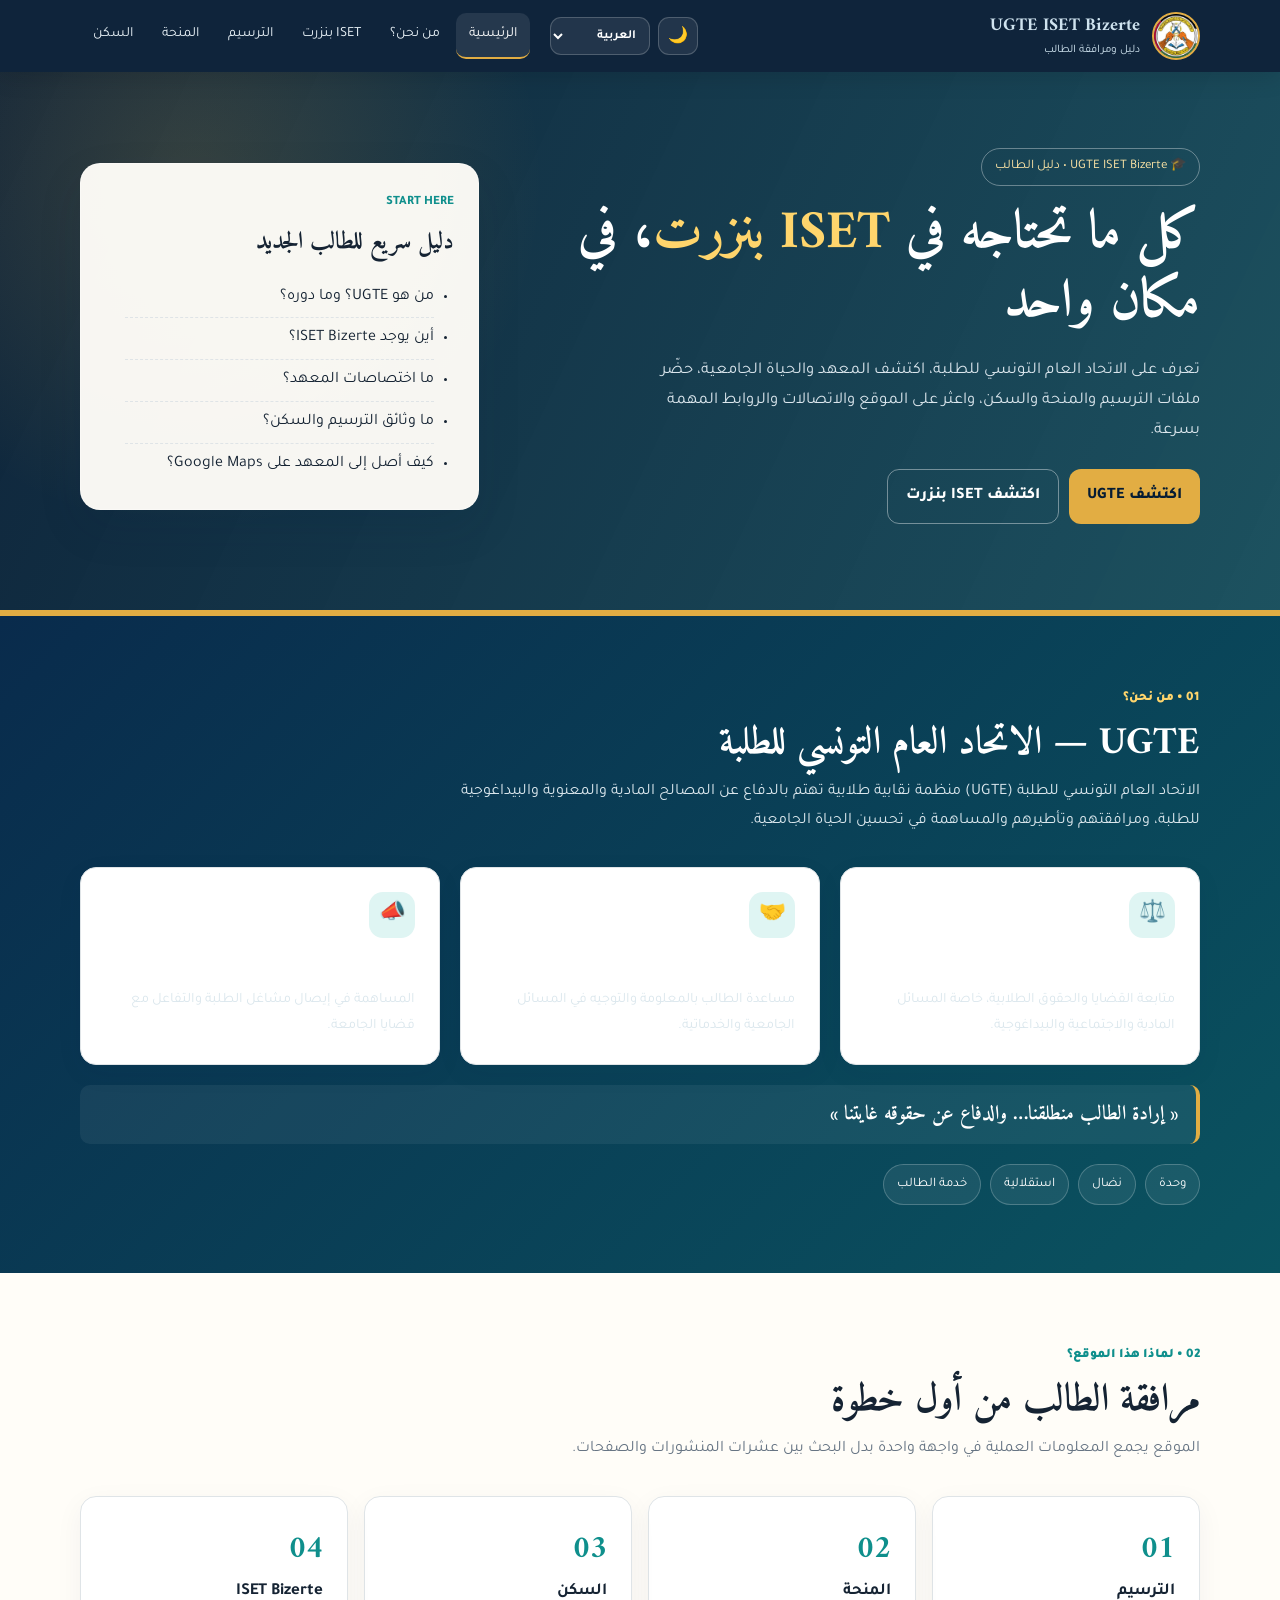
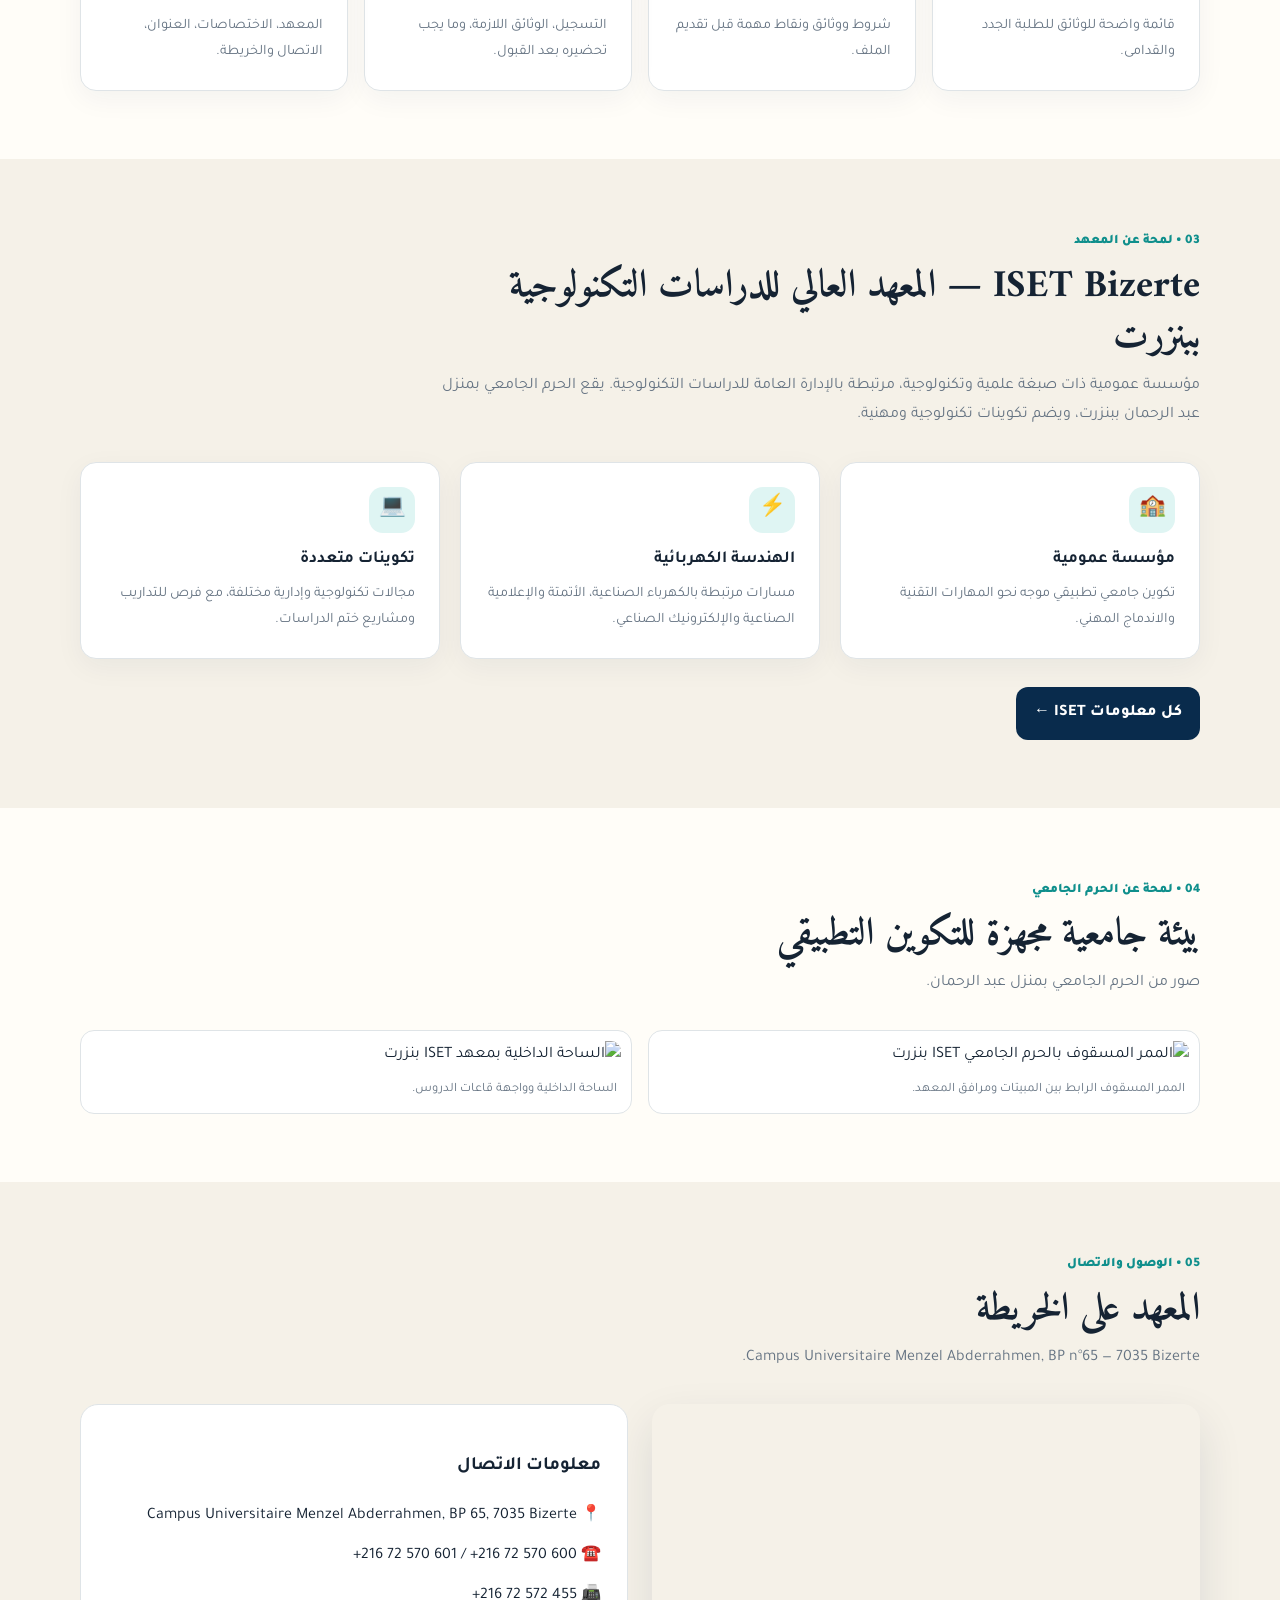
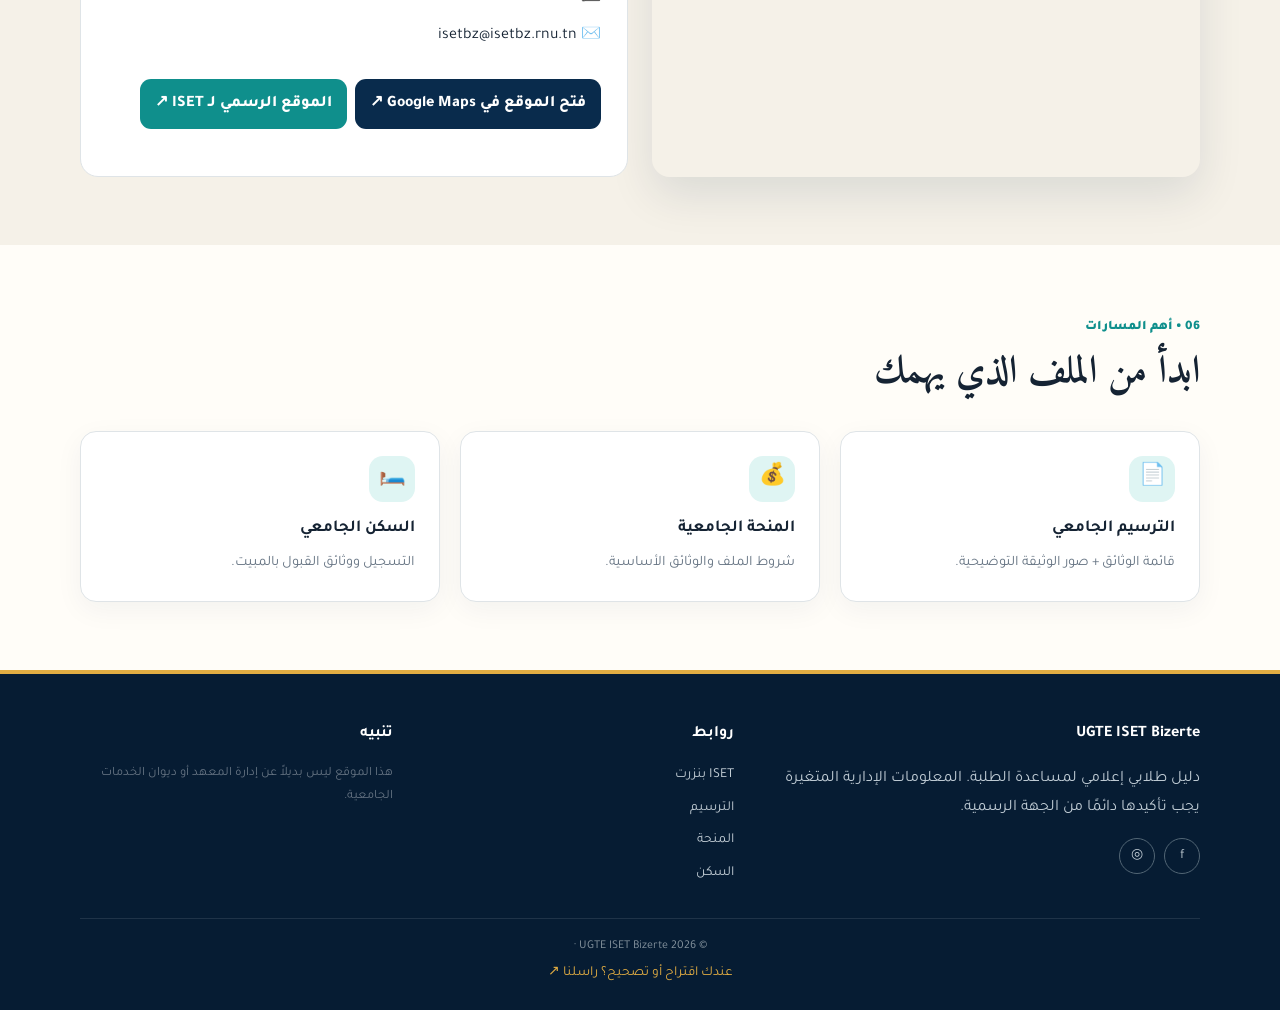
==== index.html @ 6f770600 "Add files via upload" ====
<!doctype html><html lang="ar" dir="rtl"><head><meta charset="utf-8"><meta name="viewport" content="width=device-width,initial-scale=1"><title>UGTE ISET Bizerte | دليل الطالب</title><meta name="description" content="دليل طلابي شامل حول UGTE ISET Bizerte وISET بنزرت والترسيم والمنحة والسكن الجامعي."><meta name="theme-color" content="#092b4c"><meta property="og:type" content="website"><meta property="og:site_name" content="UGTE ISET Bizerte"><meta property="og:locale" content="ar_TN"><meta property="og:title" content="UGTE ISET Bizerte | دليل الطالب"><meta property="og:description" content="دليل طلابي شامل حول UGTE ISET Bizerte وISET بنزرت والترسيم والمنحة والسكن الجامعي."><meta property="og:image" content="https://rayenjridi.github.io/assets/img/ugte-emblem.png"><meta property="og:url" content="https://rayenjridi.github.io/"><meta name="twitter:card" content="summary"><meta name="twitter:title" content="UGTE ISET Bizerte | دليل الطالب"><meta name="twitter:description" content="دليل طلابي شامل حول UGTE ISET Bizerte وISET بنزرت والترسيم والمنحة والسكن الجامعي."><meta name="twitter:image" content="https://rayenjridi.github.io/assets/img/ugte-emblem.png"><link rel="icon" href="assets/img/ugte-emblem.png"><link rel="stylesheet" href="assets/css/style.css"></head><body data-page="home">
<header class="site-header"><div class="wrap"><a class="brand" href="index.html"><img src="assets/img/ugte-emblem.png" alt="شعار UGTE"><span><strong>UGTE ISET Bizerte</strong><span>دليل ومرافقة الطالب</span></span></a><div class="site-tools"><button class="theme-toggle" type="button" aria-label="تبديل المظهر" title="الوضع الفاتح/الداكن">☀️</button><select class="lang-select" aria-label="اللغة"><option value="ar">العربية</option><option value="fr">Français</option><option value="en">English</option></select></div><button class="nav-toggle" aria-label="القائمة">☰</button><nav class="main-nav"><ul><li><a href="index.html" data-page="home">الرئيسية</a></li><li><a href="#ugte">من نحن؟</a></li><li><a href="iset.html" data-page="iset">ISET بنزرت</a></li><li><a href="tarsim.html" data-page="tarsim">الترسيم</a></li><li><a href="mancha.html" data-page="mancha">المنحة</a></li><li><a href="sakan.html" data-page="sakan">السكن</a></li></ul></nav></div></header>
<section class="hero"><div class="wrap"><div><span class="eyebrow">🎓 UGTE ISET Bizerte • دليل الطالب</span><h1>كل ما تحتاجه في <em>ISET بنزرت</em>، في مكان واحد</h1><p class="lead">تعرف على الاتحاد العام التونسي للطلبة، اكتشف المعهد والحياة الجامعية، حضّر ملفات الترسيم والمنحة والسكن، واعثر على الموقع والاتصالات والروابط المهمة بسرعة.</p><div class="actions"><a class="btn btn-gold" href="#ugte">اكتشف UGTE</a><a class="btn btn-light" href="iset.html">اكتشف ISET بنزرت</a></div></div><div class="hero-card"><span class="mini-title">START HERE</span><h3>دليل سريع للطالب الجديد</h3><ul><li>من هو UGTE؟ وما دوره؟</li><li>أين يوجد ISET Bizerte؟</li><li>ما اختصاصات المعهد؟</li><li>ما وثائق الترسيم والسكن؟</li><li>كيف أصل إلى المعهد على Google Maps؟</li></ul></div></div></section>
<section id="ugte" class="about-ugte"><div class="wrap"><div class="section-head"><span class="kicker" style="color:#ffd56c">01 • من نحن؟</span><h2>UGTE — الاتحاد العام التونسي للطلبة</h2><p>الاتحاد العام التونسي للطلبة (UGTE) منظمة نقابية طلابية تهتم بالدفاع عن المصالح المادية والمعنوية والبيداغوجية للطلبة، ومرافقتهم وتأطيرهم والمساهمة في تحسين الحياة الجامعية.</p></div><div class="grid-3"><div class="card"><div class="icon">⚖️</div><h3>الدفاع عن الحقوق</h3><p>متابعة القضايا والحقوق الطلابية، خاصة المسائل المادية والاجتماعية والبيداغوجية.</p></div><div class="card"><div class="icon">🤝</div><h3>الإحاطة والمرافقة</h3><p>مساعدة الطالب بالمعلومة والتوجيه في المسائل الجامعية والخدماتية.</p></div><div class="card"><div class="icon">📣</div><h3>تمثيل صوت الطالب</h3><p>المساهمة في إيصال مشاغل الطلبة والتفاعل مع قضايا الجامعة.</p></div></div><div class="quote">« إرادة الطالب منطلقنا… والدفاع عن حقوقه غايتنا »</div><div class="pill-row"><span class="pill">وحدة</span><span class="pill">نضال</span><span class="pill">استقلالية</span><span class="pill">خدمة الطالب</span></div></div></section>
<section><div class="wrap"><div class="section-head"><span class="kicker">02 • لماذا هذا الموقع؟</span><h2>مرافقة الطالب من أول خطوة</h2><p>الموقع يجمع المعلومات العملية في واجهة واحدة بدل البحث بين عشرات المنشورات والصفحات.</p></div><div class="grid-4"><div class="card"><div class="number">01</div><h3>الترسيم</h3><p>قائمة واضحة للوثائق للطلبة الجدد والقدامى.</p></div><div class="card"><div class="number">02</div><h3>المنحة</h3><p>شروط ووثائق ونقاط مهمة قبل تقديم الملف.</p></div><div class="card"><div class="number">03</div><h3>السكن</h3><p>التسجيل، الوثائق اللازمة، وما يجب تحضيره بعد القبول.</p></div><div class="card"><div class="number">04</div><h3>ISET Bizerte</h3><p>المعهد، الاختصاصات، العنوان، الاتصال والخريطة.</p></div></div></div></section>
<section class="paper2"><div class="wrap"><div class="section-head"><span class="kicker">03 • لمحة عن المعهد</span><h2>ISET Bizerte — المعهد العالي للدراسات التكنولوجية ببنزرت</h2><p>مؤسسة عمومية ذات صبغة علمية وتكنولوجية، مرتبطة بالإدارة العامة للدراسات التكنولوجية. يقع الحرم الجامعي بمنزل عبد الرحمان ببنزرت، ويضم تكوينات تكنولوجية ومهنية.</p></div><div class="grid-3"><div class="card"><div class="icon">🏫</div><h3>مؤسسة عمومية</h3><p>تكوين جامعي تطبيقي موجه نحو المهارات التقنية والاندماج المهني.</p></div><div class="card"><div class="icon">⚡</div><h3>الهندسة الكهربائية</h3><p>مسارات مرتبطة بالكهرباء الصناعية، الأتمتة والإعلامية الصناعية والإلكترونيك الصناعي.</p></div><div class="card"><div class="icon">💻</div><h3>تكوينات متعددة</h3><p>مجالات تكنولوجية وإدارية مختلفة، مع فرص للتداريب ومشاريع ختم الدراسات.</p></div></div><div class="actions mt"><a class="btn btn-gold" style="background:var(--navy);color:#fff" href="iset.html">كل معلومات ISET ←</a></div></div></section>
<section><div class="wrap"><div class="section-head"><span class="kicker">04 • لمحة عن الحرم الجامعي</span><h2>بيئة جامعية مجهزة للتكوين التطبيقي</h2><p>صور من الحرم الجامعي بمنزل عبد الرحمان.</p></div><div class="doc-gallery"><figure><img src="assets/img/campus-walkway.jpg" alt="الممر المسقوف بالحرم الجامعي ISET بنزرت"><figcaption>الممر المسقوف الرابط بين المبيتات ومرافق المعهد.</figcaption></figure><figure><img src="assets/img/campus-courtyard.jpg" alt="الساحة الداخلية بمعهد ISET بنزرت"><figcaption>الساحة الداخلية وواجهة قاعات الدروس.</figcaption></figure></div></div></section>
<section class="paper2"><div class="wrap"><div class="section-head"><span class="kicker">05 • الوصول والاتصال</span><h2>المعهد على الخريطة</h2><p>Campus Universitaire Menzel Abderrahmen, BP n°65 — 7035 Bizerte.</p></div><div class="quick-map"><div class="map-box"><iframe loading="lazy" src="https://www.google.com/maps?q=ISET%20Bizerte%20Menzel%20Abderrahmen&output=embed" title="Google Maps ISET Bizerte"></iframe></div><div class="contact-card"><h3>معلومات الاتصال</h3><div class="contact-list"><div>📍 Campus Universitaire Menzel Abderrahmen, BP 65, 7035 Bizerte</div><div>☎️ <span dir="ltr">+216 72 570 601 / +216 72 570 600</span></div><div>📠 <span dir="ltr">+216 72 572 455</span></div><div>✉️ <span dir="ltr">isetbz@isetbz.rnu.tn</span></div></div><a class="map-link" target="_blank" rel="noopener" href="https://www.google.com/maps/search/?api=1&query=ISET+Bizerte+Menzel+Abderrahmen">فتح الموقع في Google Maps ↗</a><a class="map-link" style="background:var(--teal);margin-right:8px" target="_blank" rel="noopener" href="https://isetbz.rnu.tn/">الموقع الرسمي لـ ISET ↗</a></div></div></div></section>
<section><div class="wrap"><div class="section-head"><span class="kicker">06 • أهم المسارات</span><h2>ابدأ من الملف الذي يهمك</h2></div><div class="grid-3"><a class="card" href="tarsim.html"><div class="icon">📄</div><h3>الترسيم الجامعي</h3><p>قائمة الوثائق + صور الوثيقة التوضيحية.</p></a><a class="card" href="mancha.html"><div class="icon">💰</div><h3>المنحة الجامعية</h3><p>شروط الملف والوثائق الأساسية.</p></a><a class="card" href="sakan.html"><div class="icon">🛏️</div><h3>السكن الجامعي</h3><p>التسجيل ووثائق القبول بالمبيت.</p></a></div></div></section>
<footer class="site-footer"><div class="wrap footer-grid"><div><h4>UGTE ISET Bizerte</h4><p>دليل طلابي إعلامي لمساعدة الطلبة. المعلومات الإدارية المتغيرة يجب تأكيدها دائمًا من الجهة الرسمية.</p><div class="social-row"><a href="https://www.facebook.com/UGTEISETBizerte" target="_blank" rel="noopener">f</a><a href="https://instagram.com/ugte_iset_bizerte_" target="_blank" rel="noopener">◎</a></div></div><div><h4>روابط</h4><a href="iset.html">ISET بنزرت</a><a href="tarsim.html">الترسيم</a><a href="mancha.html">المنحة</a><a href="sakan.html">السكن</a></div><div><h4>تنبيه</h4><p class="small">هذا الموقع ليس بديلاً عن إدارة المعهد أو ديوان الخدمات الجامعية.</p></div></div><div class="wrap footer-bottom">© 2026 UGTE ISET Bizerte · <a href="https://www.facebook.com/UGTEISETBizerte" target="_blank" rel="noopener" style="color:var(--gold)">عندك اقتراح أو تصحيح؟ راسلنا ↗</a></div></footer><script src="assets/js/main.js?v=4"></script></body></html>
---- assets/css/style.css ----
@import url('https://fonts.googleapis.com/css2?family=Amiri:wght@400;700&family=Tajawal:wght@400;500;700;800;900&display=swap');
:root{--navy:#092b4c;--navy2:#061c33;--teal:#0f8f8c;--teal2:#dff5f3;--gold:#e2ad43;--gold2:#fff1c7;--paper:#fffdf8;--paper2:#f5f1e8;--ink:#152333;--muted:#667483;--line:#dfe4e7;--red:#b84b42;--shadow:0 18px 45px rgba(8,36,63,.11);--r:16px}
*{box-sizing:border-box}html{scroll-behavior:smooth}body{margin:0;background:var(--paper);color:var(--ink);font-family:Tajawal,Arial,sans-serif;line-height:1.8}a{text-decoration:none;color:inherit}img{max-width:100%;display:block}.wrap{width:min(1120px,92%);margin:auto}.site-header{position:sticky;top:0;z-index:100;background:rgba(6,28,51,.96);backdrop-filter:blur(12px);box-shadow:0 5px 24px rgba(0,0,0,.12)}.site-header .wrap{min-height:72px;display:flex;align-items:center;justify-content:space-between;gap:20px}.brand{display:flex;align-items:center;gap:12px;color:#fff}.brand img{width:48px;height:48px;object-fit:cover;border-radius:50%;border:2px solid var(--gold)}.brand strong{display:block;font:700 1.12rem Amiri}.brand span{display:block;color:#cfe3ef;font-size:.72rem}.main-nav ul{display:flex;gap:3px;margin:0;padding:0;list-style:none}.main-nav a{display:block;color:#eaf3f8;padding:9px 13px;border-radius:10px;font-size:.88rem}.main-nav a:hover,.main-nav a.active{background:rgba(255,255,255,.09);color:#fff;border-bottom:2px solid var(--gold)}.nav-toggle{display:none;background:transparent;color:#fff;border:1px solid #6c8192;border-radius:10px;padding:7px 11px;font-size:1.2rem}
.hero{position:relative;overflow:hidden;background:linear-gradient(115deg,rgba(6,28,51,.97),rgba(9,67,83,.92)),repeating-linear-gradient(135deg,rgba(255,255,255,.035) 0 2px,transparent 2px 26px);color:#fff;padding:76px 0 86px;border-bottom:6px solid var(--gold)}.hero:after{content:"";position:absolute;inset:0;background:radial-gradient(circle at 15% 20%,rgba(226,173,67,.18),transparent 30%);pointer-events:none}.hero .wrap{position:relative;z-index:1;display:grid;grid-template-columns:1.35fr .8fr;gap:48px;align-items:center}.eyebrow{display:inline-block;border:1px solid rgba(255,255,255,.35);padding:6px 13px;border-radius:999px;color:#ffe6a6;font-size:.82rem;margin-bottom:14px}.hero h1{font:700 clamp(2rem,5vw,3.35rem)/1.3 Amiri;margin:0 0 14px}.hero h1 em{color:#ffd56c;font-style:normal}.lead{color:#dbe6ed;font-size:1.04rem;max-width:60ch}.actions{display:flex;gap:10px;flex-wrap:wrap;margin-top:24px}.btn{display:inline-flex;align-items:center;justify-content:center;padding:12px 18px;border-radius:12px;font-weight:800;transition:.2s}.btn:hover{transform:translateY(-2px)}.btn-gold{background:var(--gold);color:var(--navy2)}.btn-light{border:1px solid rgba(255,255,255,.4);color:#fff}.hero-card{background:rgba(255,253,248,.97);color:var(--ink);border:1px solid rgba(255,255,255,.3);border-radius:20px;padding:24px;box-shadow:var(--shadow)}.hero-card .mini-title{color:var(--teal);font-weight:800;font-size:.8rem}.hero-card h3{margin:4px 0 14px;font:700 1.5rem Amiri}.hero-card ul{margin:0;padding:0 20px}.hero-card li{padding:6px 0;border-bottom:1px dashed var(--line)}.hero-card li:last-child{border:0}
section{padding:68px 0}.paper2{background:var(--paper2)}.section-head{max-width:760px;margin-bottom:32px}.kicker{color:var(--teal);font-weight:900;font-size:.82rem}.section-head h2{font:700 clamp(1.7rem,3vw,2.45rem)/1.35 Amiri;margin:5px 0 8px}.section-head p{color:var(--muted);margin:0}.grid-4{display:grid;grid-template-columns:repeat(4,1fr);gap:16px}.grid-3{display:grid;grid-template-columns:repeat(3,1fr);gap:20px}.grid-2{display:grid;grid-template-columns:repeat(2,1fr);gap:22px}.card{background:#fff;border:1px solid var(--line);border-radius:var(--r);padding:24px;box-shadow:0 8px 28px rgba(15,45,70,.05)}.card:hover{box-shadow:var(--shadow);transform:translateY(-3px);transition:.2s}.icon{width:46px;height:46px;border-radius:14px;background:var(--teal2);display:grid;place-items:center;font-size:1.35rem;margin-bottom:12px}.card h3{margin:0 0 7px;font-size:1.05rem}.card p{color:var(--muted);font-size:.9rem;margin:0}.number{font:700 2rem Amiri;color:var(--teal)}
.about-ugte{background:linear-gradient(135deg,#092b4c,#0a5360);color:#fff}.about-ugte .section-head p,.about-ugte p{color:#dbe7ed}.pill-row{display:flex;gap:9px;flex-wrap:wrap;margin-top:20px}.pill{border:1px solid rgba(255,255,255,.22);background:rgba(255,255,255,.07);padding:8px 13px;border-radius:999px;font-size:.82rem}.quote{border-right:4px solid var(--gold);padding:12px 18px;background:rgba(255,255,255,.06);border-radius:10px;margin-top:20px;font:700 1.25rem Amiri}
.photo-grid{display:grid;grid-template-columns:1.4fr .8fr .8fr;gap:14px}.photo-card{position:relative;overflow:hidden;border-radius:18px;min-height:210px;background:#ddd}.photo-card:first-child{min-height:440px;grid-row:span 2}.photo-card img{width:100%;height:100%;object-fit:cover}.photo-card figcaption{position:absolute;bottom:0;right:0;left:0;padding:30px 16px 13px;color:#fff;background:linear-gradient(transparent,rgba(0,0,0,.78));font-weight:700}.photo-credit{font-size:.72rem;color:var(--muted);margin-top:9px}
.quick-map{display:grid;grid-template-columns:1fr 1fr;gap:24px;align-items:stretch}.map-box{min-height:360px;border:0;border-radius:18px;overflow:hidden;box-shadow:var(--shadow)}.map-box iframe{width:100%;height:100%;min-height:360px;border:0}.contact-card{background:#fff;border:1px solid var(--line);border-radius:18px;padding:26px}.contact-list{display:grid;gap:11px;margin:18px 0}.contact-list a{color:var(--teal);font-weight:700}.map-link{display:inline-flex;margin-top:10px;background:var(--navy);color:#fff;padding:11px 15px;border-radius:11px;font-weight:800}
.notice{display:flex;gap:12px;align-items:flex-start;background:var(--gold2);border-right:5px solid var(--gold);padding:17px 19px;border-radius:12px;margin:22px 0;color:#57420f}.notice.danger{background:#fde9e6;border-right-color:var(--red);color:#6a211c}.notice strong{display:block}.page-hero{background:linear-gradient(120deg,var(--navy2),var(--navy));color:#fff;padding:48px 0;border-bottom:5px solid var(--gold)}.page-hero h1{font:700 clamp(1.8rem,4vw,2.7rem)/1.35 Amiri;margin:5px 0}.page-hero p{color:#d7e1e8;max-width:70ch}.breadcrumb{font-size:.8rem;color:#cbd9e1}.breadcrumb a{color:#ffe08b}.folder{background:#fff;border:1px solid var(--line);border-radius:16px;overflow:hidden;box-shadow:var(--shadow)}.folder-tabs{display:flex;background:var(--paper2);border-bottom:1px solid var(--line)}.folder-tabs button{border:0;background:transparent;padding:15px 19px;font:700 .9rem Tajawal;cursor:pointer;color:var(--muted)}.folder-tabs button.active{background:#fff;color:var(--navy);border-bottom:3px solid var(--teal)}.folder-body{padding:25px}.pane{display:none}.pane.active{display:block}.doc-list{display:grid}.doc-item{display:flex;gap:12px;padding:13px 0;border-bottom:1px solid var(--line)}.doc-item:last-child{border-bottom:0}.check{width:22px;height:22px;min-width:22px;border:2px solid var(--teal);border-radius:6px;margin-top:2px}.txt strong{display:block}.txt span{display:block;color:var(--muted);font-size:.82rem}.criteria-list{display:grid;gap:10px;padding:0;list-style:none}.criteria-list li{background:#fff;border:1px solid var(--line);border-right:4px solid var(--gold);padding:13px 15px;border-radius:10px}.criteria-list li:before{content:'✓';color:var(--teal);font-weight:900;margin-left:9px}.info-table{width:100%;border-collapse:collapse;background:#fff;border:1px solid var(--line);border-radius:14px;overflow:hidden}.info-table td{padding:13px 14px;border-bottom:1px solid var(--line);vertical-align:top}.info-table tr:last-child td{border-bottom:0}.info-table td:first-child{font-weight:800;color:var(--navy);width:35%}.link-pill{display:inline-block;background:var(--teal2);border:1px solid #9ad9d4;color:var(--navy);padding:7px 12px;border-radius:999px;font-weight:800}
.doc-gallery{display:grid;grid-template-columns:repeat(2,1fr);gap:16px}.doc-gallery figure{margin:0;background:#fff;border:1px solid var(--line);border-radius:14px;padding:10px}.doc-gallery img{width:100%;border-radius:10px}.doc-gallery figcaption{font-size:.8rem;color:var(--muted);padding:8px 4px 2px}.dept-card{background:#fff;border:1px solid var(--line);border-top:4px solid var(--teal);border-radius:14px;padding:22px}.dept-card h3{margin-top:0}.dept-card p{color:var(--muted);font-size:.9rem}.faq-item{background:#fff;border:1px solid var(--line);border-radius:12px;overflow:hidden;margin-bottom:10px}.faq-q{width:100%;padding:16px 18px;background:none;border:0;text-align:right;font:700 .95rem Tajawal;cursor:pointer;color:var(--navy);display:flex;justify-content:space-between}.faq-q:after{content:'+';color:var(--teal);font-size:1.2rem}.faq-item.open .faq-q:after{content:'−'}.faq-a{max-height:0;overflow:hidden;padding:0 18px;transition:.25s}.faq-item.open .faq-a{max-height:350px;padding-bottom:16px}.small{font-size:.8rem;color:var(--muted)}.center{text-align:center}.mt{margin-top:28px}
.site-footer{background:var(--navy2);color:#bfcbd4;padding:46px 0 20px;border-top:4px solid var(--gold)}.footer-grid{display:grid;grid-template-columns:1.4fr 1fr 1fr;gap:28px}.site-footer h4{color:#fff;margin:0 0 10px}.site-footer a{display:block;color:#c2cdd5;font-size:.86rem;padding:4px 0}.social-row{display:flex;gap:9px;margin-top:12px}.social-row a{width:36px;height:36px;border:1px solid #526675;border-radius:50%;display:grid;place-items:center}.footer-bottom{text-align:center;border-top:1px solid rgba(255,255,255,.1);margin-top:28px;padding-top:17px;font-size:.75rem;color:#84929d}
@media(max-width:900px){.main-nav{display:none;position:absolute;top:72px;right:0;left:0;background:var(--navy2)}.main-nav.open{display:block}.main-nav ul{display:block;padding:8px 5%}.main-nav a{padding:12px}.nav-toggle{display:block}.hero .wrap,.quick-map{grid-template-columns:1fr}.grid-4{grid-template-columns:repeat(2,1fr)}.grid-3{grid-template-columns:1fr 1fr}.photo-grid{grid-template-columns:1fr 1fr}.photo-card:first-child{grid-column:span 2;min-height:330px}.footer-grid{grid-template-columns:1fr 1fr}}
@media(max-width:620px){section{padding:48px 0}.hero{padding:55px 0 60px}.grid-4,.grid-3,.grid-2,.doc-gallery,.footer-grid{grid-template-columns:1fr}.photo-grid{grid-template-columns:1fr}.photo-card:first-child{grid-column:auto;grid-row:auto;min-height:280px}.photo-card{min-height:220px}.folder-tabs{overflow:auto}.folder-tabs button{white-space:nowrap}.folder-body{padding:18px}.info-table td{display:block;width:100%!important}.info-table td:first-child{padding-bottom:4px}.brand-text span{display:none}}
.checklist-toolbar{display:grid;grid-template-columns:auto 1fr auto;gap:14px;align-items:center;padding:15px 16px;margin-bottom:24px;background:var(--paper2);border:1px solid var(--line);border-radius:14px}.checklist-toolbar>div:first-child{min-width:120px}.checklist-toolbar strong{display:block;color:var(--navy)}#checklist-count{font-size:.78rem;color:var(--muted)}.progress-track{height:10px;background:#e7ecef;border-radius:999px;overflow:hidden}.progress-bar{height:100%;width:0;background:var(--teal);border-radius:999px;transition:width .25s}.reset-checklist{border:1px solid var(--line);background:#fff;color:var(--navy);padding:9px 12px;border-radius:9px;font:700 .8rem Tajawal;cursor:pointer}.reset-checklist:hover{border-color:var(--teal);color:var(--teal)}.check-section{margin-top:26px;padding:20px;background:#fff;border:1px solid var(--line);border-radius:15px}.check-section h3{margin:0 0 12px;color:var(--navy);font-size:1.05rem}.check-section .doc-item{cursor:pointer}.check-section .doc-item.optional{background:#fffdf5}.check{display:grid;place-items:center;cursor:pointer;flex:0 0 22px}.check.checked{background:var(--teal)!important;border-color:var(--teal);}.check.checked:after{content:'✓';color:#fff;font-weight:900}.doc-item:focus-within{background:#f5fbfa;border-radius:8px}.final-step{border-top:4px solid var(--gold)}@media(max-width:620px){.checklist-toolbar{grid-template-columns:1fr}.reset-checklist{width:100%}}

/* Premium theme + language controls */
:root{color-scheme:light;--surface:#ffffff;--surface2:#f5f1e8;--glass:rgba(255,255,255,.82)}
body{transition:background .25s,color .25s}
.site-header .wrap{position:relative}.site-tools{display:flex;align-items:center;gap:8px;margin-inline-start:auto}.theme-toggle,.lang-select{height:38px;border:1px solid rgba(255,255,255,.2);border-radius:11px;background:rgba(255,255,255,.08);color:#fff;cursor:pointer;font:700 .78rem Tajawal}.theme-toggle{width:40px;font-size:1rem}.lang-select{padding:0 9px;min-width:100px}.lang-select option{color:#152333;background:#fff}
body.dark{color-scheme:dark;--paper:#0b1420;--paper2:#101d2c;--ink:#edf4f7;--muted:#aebbc5;--line:#263746;--surface:#122233;--surface2:#162638;--teal2:#123e40;--gold2:#3b3218;--shadow:0 18px 45px rgba(0,0,0,.32);background:var(--paper);color:var(--ink)}
body.dark .card,body.dark .contact-card,body.dark .folder,body.dark .hero-card,body.dark .info-table,body.dark .doc-gallery figure,body.dark .faq-item,body.dark .check-section{background:var(--surface);border-color:var(--line);color:var(--ink)}
body.dark .paper2{background:var(--paper2)}body.dark .folder-tabs{background:#0e1a27;border-color:var(--line)}body.dark .folder-tabs button.active{background:var(--surface);color:#fff}body.dark .checklist-toolbar{background:var(--surface2);border-color:var(--line)}body.dark .reset-checklist{background:var(--surface);color:#fff;border-color:var(--line)}body.dark .criteria-list li{background:var(--surface);border-color:var(--line)}body.dark .info-table td{border-color:var(--line)}body.dark .info-table td:first-child{color:#8ee2dc}body.dark .link-pill{background:#123e40;border-color:#246d6a;color:#d9fffb}body.dark .progress-track{background:#273845}body.dark .doc-item{border-color:var(--line)}body.dark .doc-item:focus-within{background:#112d30}body.dark .faq-q{color:#fff}body.dark .notice{color:#f6e7ad}body.dark .notice.danger{color:#ffc5bf}body.dark .site-footer{background:#050b12}
.theme-toggle:hover,.lang-select:hover{background:rgba(255,255,255,.16);transform:translateY(-1px)}
.progress-bar{background:linear-gradient(90deg,var(--teal),#38b9ae,var(--gold));box-shadow:0 0 14px rgba(15,143,140,.25)}
.checklist-toolbar{position:sticky;top:82px;z-index:20;backdrop-filter:blur(12px);background:var(--glass)}
[dir="ltr"] .quote{border-right:0;border-left:4px solid var(--gold)}[dir="ltr"] .criteria-list li{border-right:0;border-left:4px solid var(--gold)}[dir="ltr"] .faq-q{text-align:left}
@media(max-width:900px){.site-tools{margin-inline-start:auto}.main-nav{top:72px}.site-tools{order:1}.nav-toggle{order:2}.brand{order:0}}
@media(max-width:620px){.site-tools{gap:5px}.lang-select{min-width:88px;padding:0 5px}.theme-toggle{width:36px}.checklist-toolbar{top:72px}}

/* ===== V3 polished theme system ===== */
html{scroll-behavior:smooth}
html[data-theme="dark"]{color-scheme:dark}
html[data-theme="light"]{color-scheme:light}
body{min-height:100vh;transition:background-color .25s ease,color .25s ease}
.theme-toggle{display:grid;place-items:center;transition:transform .2s ease,background .2s ease,border-color .2s ease}
.theme-toggle:active{transform:scale(.94)}

html[data-theme="dark"] body,
body.dark{background:#07111c;color:#edf4f8}
html[data-theme="dark"] .card,
html[data-theme="dark"] .contact-card,
html[data-theme="dark"] .folder,
html[data-theme="dark"] .hero-card,
html[data-theme="dark"] .info-table,
html[data-theme="dark"] .doc-gallery figure,
html[data-theme="dark"] .faq-item,
html[data-theme="dark"] .check-section,
html[data-theme="dark"] .dept-card,
html[data-theme="dark"] .checklist-toolbar,
html[data-theme="dark"] .notice:not(.danger),
html[data-theme="dark"] .criteria-list li,
html[data-theme="dark"] .paper2 .card,
html[data-theme="dark"] .folder-tabs,
body.dark .card,body.dark .contact-card,body.dark .folder,body.dark .hero-card,
body.dark .info-table,body.dark .doc-gallery figure,body.dark .faq-item,body.dark .check-section,
body.dark .dept-card,body.dark .checklist-toolbar,body.dark .criteria-list li{background:#101d2b;color:#edf4f8;border-color:#26394a}
html[data-theme="dark"] .paper2,body.dark .paper2{background:#0b1724}
html[data-theme="dark"] .txt span,html[data-theme="dark"] .small,
html[data-theme="dark"] .section-head p,html[data-theme="dark"] .dept-card p,
body.dark .txt span,body.dark .small{color:#aebdca}
html[data-theme="dark"] .doc-item{border-color:#26394a}
html[data-theme="dark"] .folder-tabs button{color:#9fb0bd}
html[data-theme="dark"] .folder-tabs button.active{background:#101d2b;color:#fff;border-color:#25a8a1}
html[data-theme="dark"] .faq-q{color:#f5f9fb}
html[data-theme="dark"] .info-table td{border-color:#26394a}
html[data-theme="dark"] .info-table td:first-child{color:#83ddd7}
html[data-theme="dark"] .reset-checklist{background:#152536;color:#fff;border-color:#344b5e}
html[data-theme="dark"] .progress-track{background:#263846}
html[data-theme="dark"] .link-pill{background:#123d40;color:#d9fffb;border-color:#276d6a}
html[data-theme="dark"] .notice{background:#332c15;color:#f4e7ae;border-color:#a98a25}
html[data-theme="dark"] .notice.danger{background:#351b1b;color:#ffd0ca;border-color:#a63f37}
html[data-theme="dark"] .doc-item:focus-within{background:#102e31}
html[data-theme="dark"] .site-footer{background:#030912}

/* Make checklist progress look like a real dashboard */
.checklist-toolbar{box-shadow:0 10px 30px rgba(18,35,48,.08);border-radius:16px}
.progress-track{height:12px;border-radius:999px;background:#e6ecef;box-shadow:inset 0 1px 2px rgba(0,0,0,.08)}
.progress-bar{position:relative;overflow:hidden;background:linear-gradient(90deg,#0f8f8c,#35b8ad,#d6a83d);box-shadow:0 0 16px rgba(15,143,140,.22)}
.progress-bar:after{content:"";position:absolute;inset:0;background:linear-gradient(110deg,transparent 20%,rgba(255,255,255,.32) 50%,transparent 80%);animation:progressShine 2.2s linear infinite}
@keyframes progressShine{from{transform:translateX(-100%)}to{transform:translateX(100%)}}
.check{transition:all .18s ease}
.doc-item:hover .check{transform:scale(1.06)}
.check.checked{box-shadow:0 0 0 4px rgba(15,143,140,.12)}
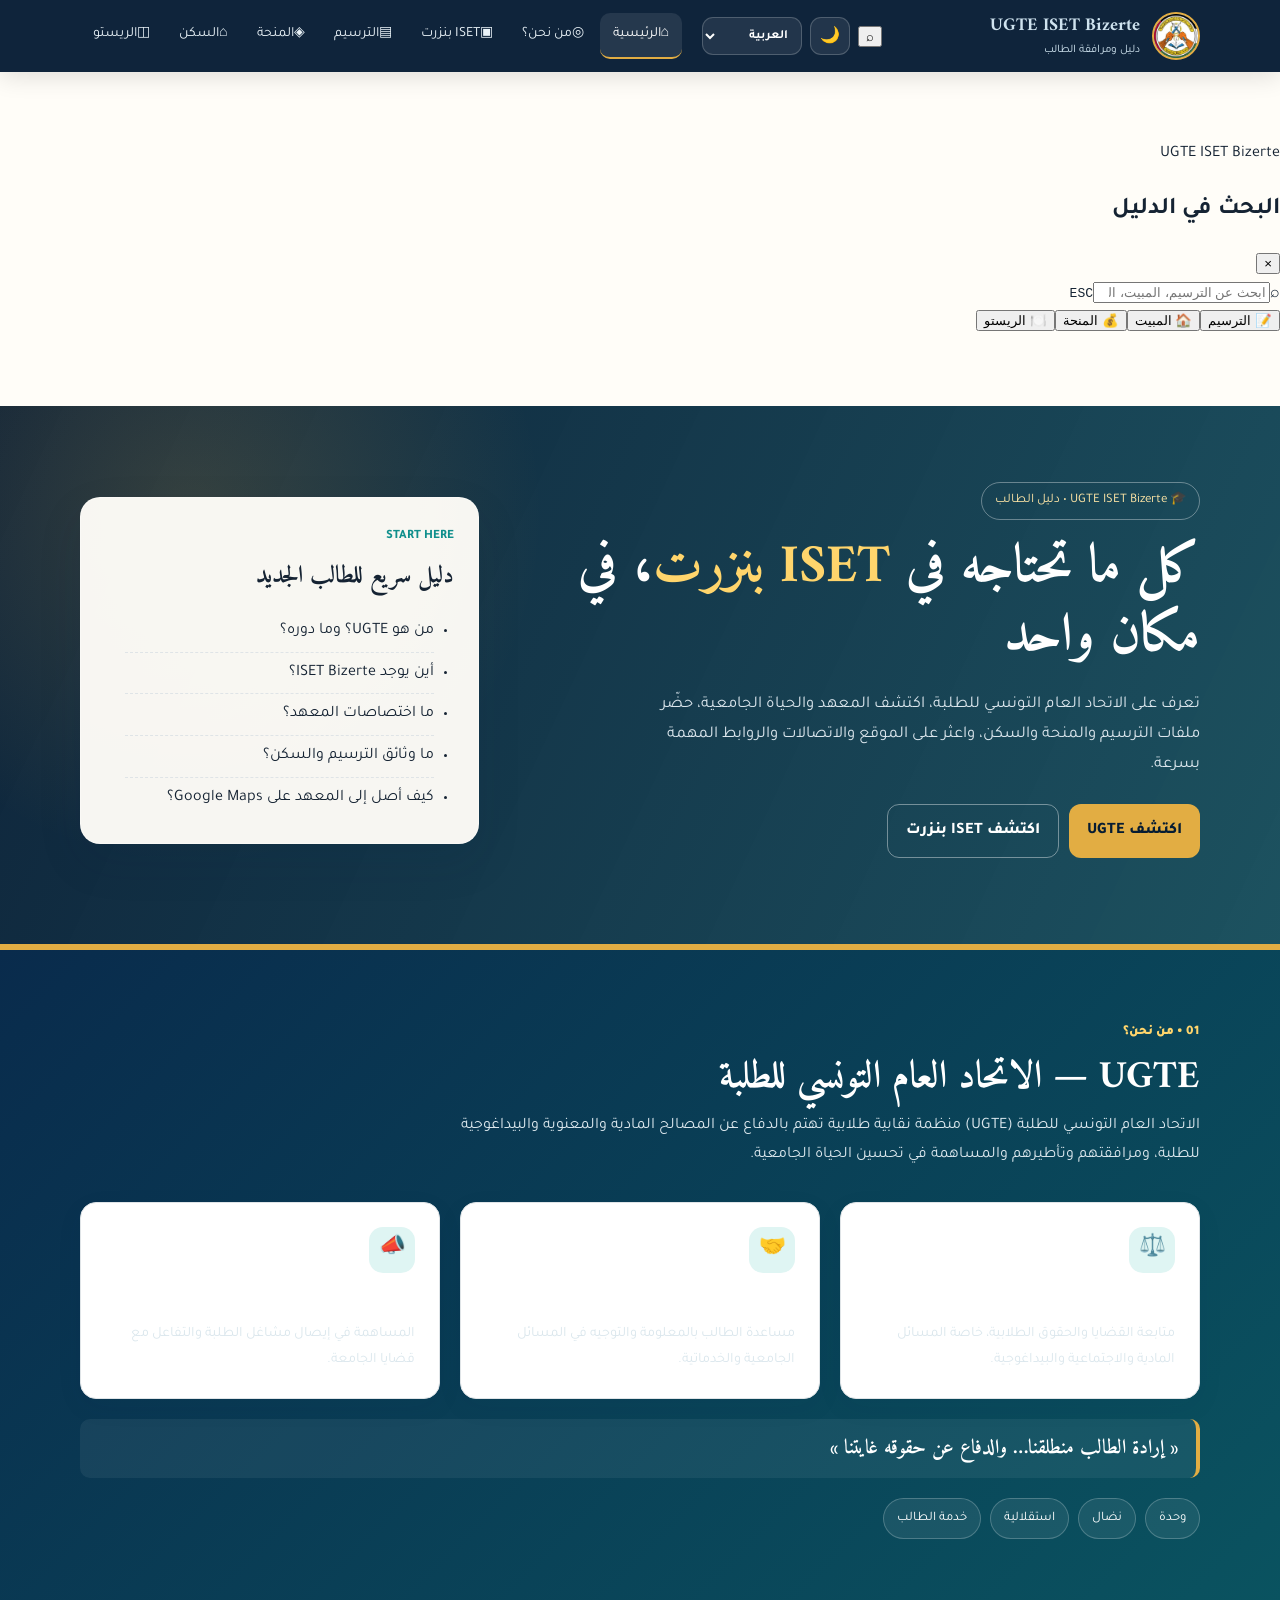
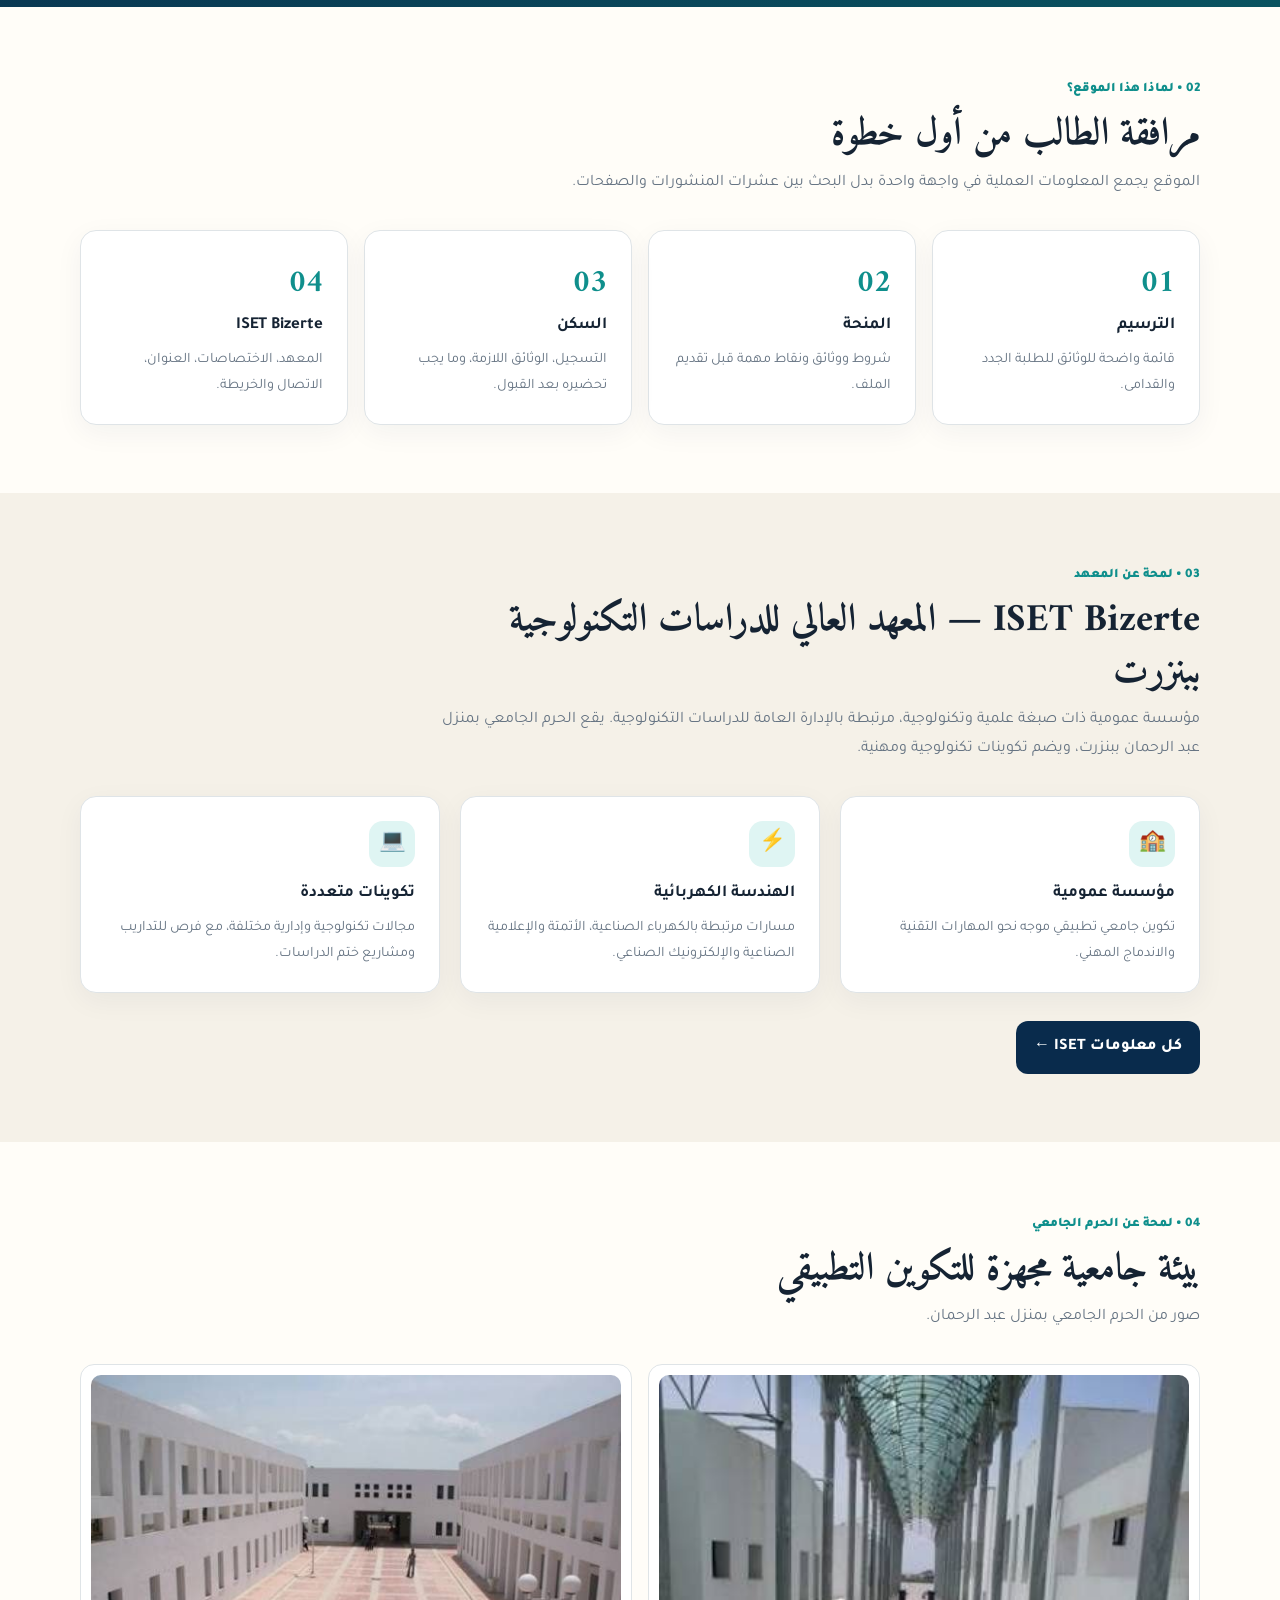
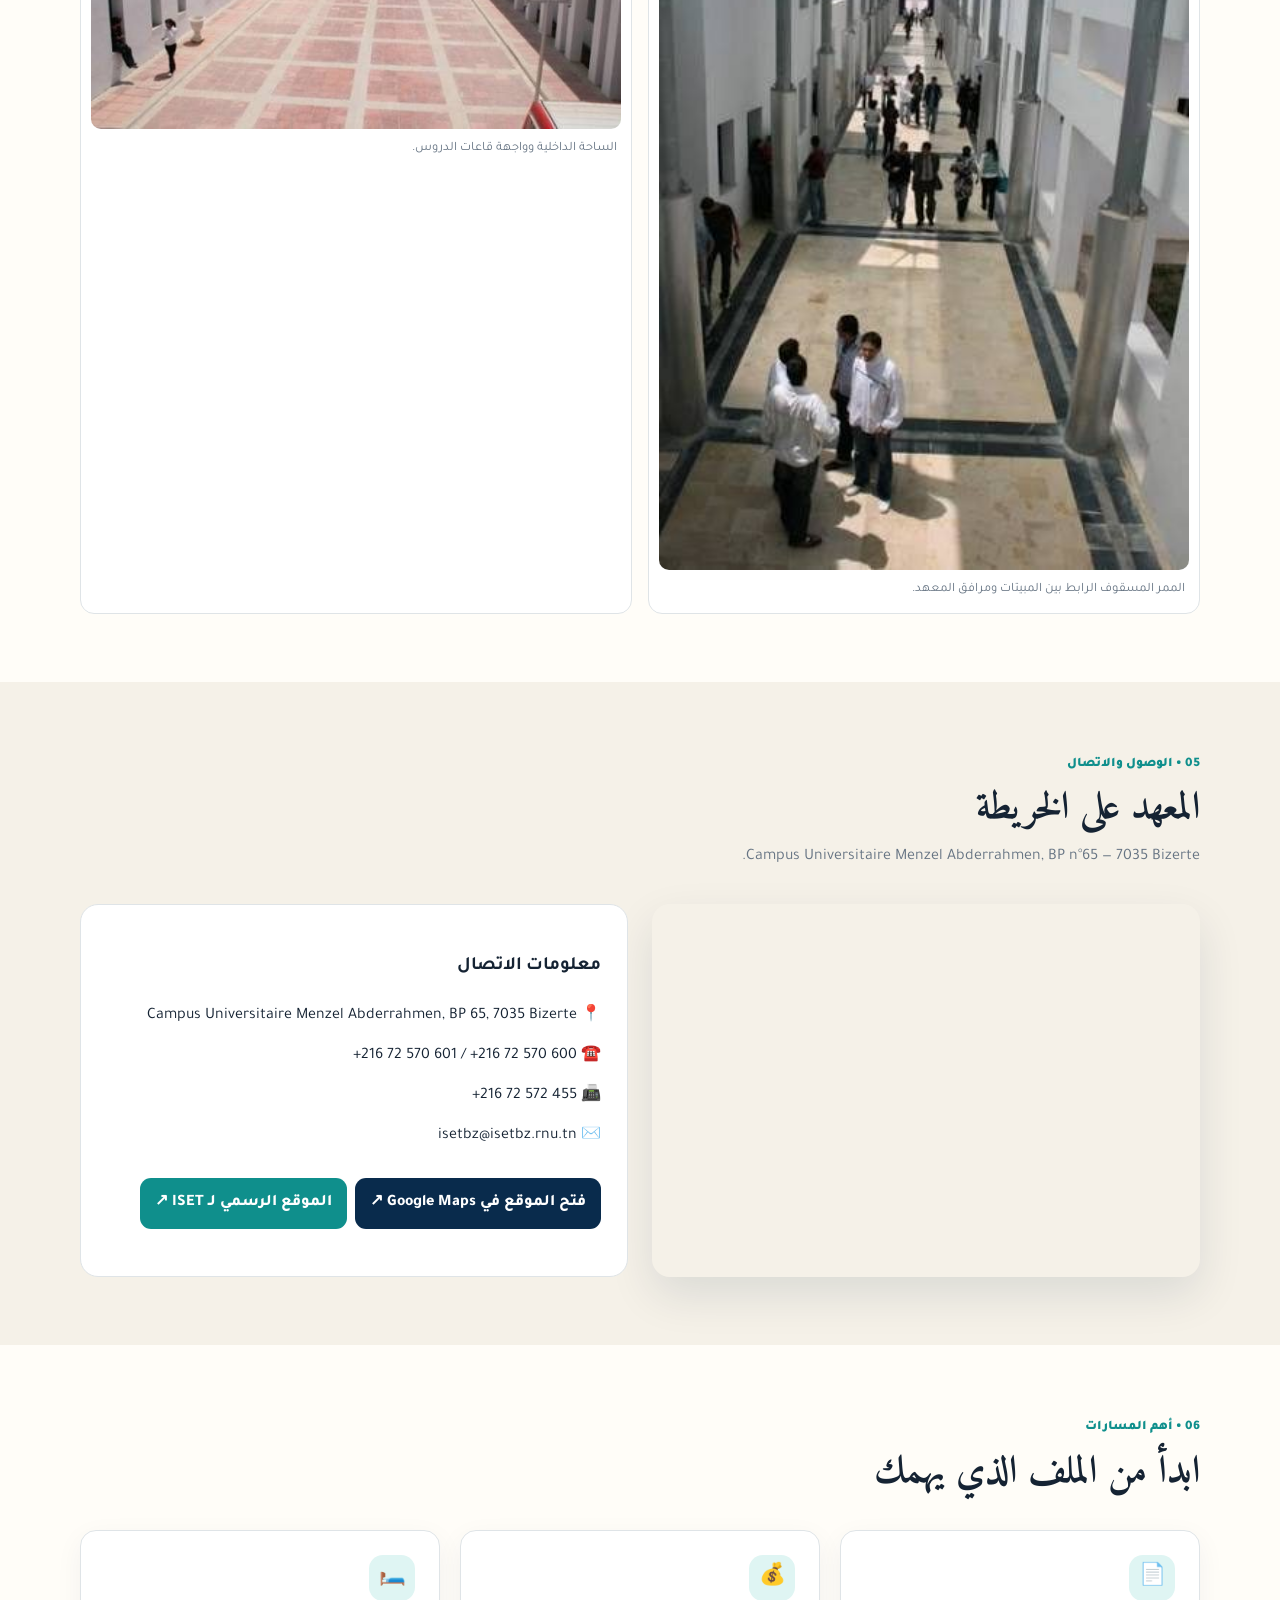
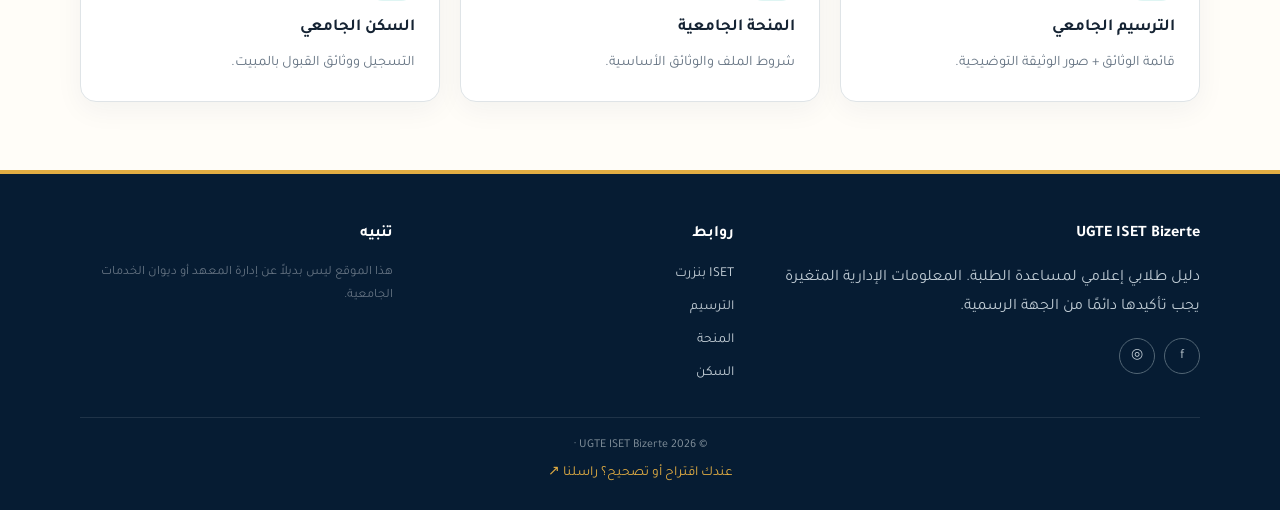
==== commit a95d5d52: "Add files via upload" ====
--- a/index.html
+++ b/index.html
@@ -1,5 +1,25 @@
 <!doctype html><html lang="ar" dir="rtl"><head><meta charset="utf-8"><meta name="viewport" content="width=device-width,initial-scale=1"><title>UGTE ISET Bizerte | دليل الطالب</title><meta name="description" content="دليل طلابي شامل حول UGTE ISET Bizerte وISET بنزرت والترسيم والمنحة والسكن الجامعي."><meta name="theme-color" content="#092b4c"><meta property="og:type" content="website"><meta property="og:site_name" content="UGTE ISET Bizerte"><meta property="og:locale" content="ar_TN"><meta property="og:title" content="UGTE ISET Bizerte | دليل الطالب"><meta property="og:description" content="دليل طلابي شامل حول UGTE ISET Bizerte وISET بنزرت والترسيم والمنحة والسكن الجامعي."><meta property="og:image" content="https://rayenjridi.github.io/assets/img/ugte-emblem.png"><meta property="og:url" content="https://rayenjridi.github.io/"><meta name="twitter:card" content="summary"><meta name="twitter:title" content="UGTE ISET Bizerte | دليل الطالب"><meta name="twitter:description" content="دليل طلابي شامل حول UGTE ISET Bizerte وISET بنزرت والترسيم والمنحة والسكن الجامعي."><meta name="twitter:image" content="https://rayenjridi.github.io/assets/img/ugte-emblem.png"><link rel="icon" href="assets/img/ugte-emblem.png"><link rel="stylesheet" href="assets/css/style.css"></head><body data-page="home">
-<header class="site-header"><div class="wrap"><a class="brand" href="index.html"><img src="assets/img/ugte-emblem.png" alt="شعار UGTE"><span><strong>UGTE ISET Bizerte</strong><span>دليل ومرافقة الطالب</span></span></a><div class="site-tools"><button class="theme-toggle" type="button" aria-label="تبديل المظهر" title="الوضع الفاتح/الداكن">☀️</button><select class="lang-select" aria-label="اللغة"><option value="ar">العربية</option><option value="fr">Français</option><option value="en">English</option></select></div><button class="nav-toggle" aria-label="القائمة">☰</button><nav class="main-nav"><ul><li><a href="index.html" data-page="home">الرئيسية</a></li><li><a href="#ugte">من نحن؟</a></li><li><a href="iset.html" data-page="iset">ISET بنزرت</a></li><li><a href="tarsim.html" data-page="tarsim">الترسيم</a></li><li><a href="mancha.html" data-page="mancha">المنحة</a></li><li><a href="sakan.html" data-page="sakan">السكن</a></li></ul></nav></div></header>
+<header class="site-header"><div class="wrap"><a class="brand" href="index.html"><img src="assets/img/ugte-emblem.png" alt="شعار UGTE"><span><strong>UGTE ISET Bizerte</strong><span>دليل ومرافقة الطالب</span></span></a><div class="site-tools"><button class="search-toggle" type="button" aria-label="بحث" title="البحث">⌕</button><button class="theme-toggle" type="button" aria-label="تبديل المظهر" title="الوضع الفاتح/الداكن">☀️</button><select class="lang-select" aria-label="اللغة"><option value="ar">العربية</option><option value="fr">Français</option><option value="en">English</option></select></div><button class="nav-toggle" aria-label="القائمة">☰</button><nav class="main-nav" aria-label="التنقل الرئيسي"><ul>
+<li><a href="index.html" data-page="home"><span class="nav-icon">⌂</span><span data-nav="home">الرئيسية</span></a></li>
+<li><a href="index.html#ugte"><span class="nav-icon">◎</span><span data-nav="about">من نحن؟</span></a></li>
+<li><a href="iset.html" data-page="iset"><span class="nav-icon">▣</span><span data-nav="iset">ISET بنزرت</span></a></li>
+<li><a href="tarsim.html" data-page="tarsim"><span class="nav-icon">▤</span><span data-nav="registration">الترسيم</span></a></li>
+<li><a href="mancha.html" data-page="mancha"><span class="nav-icon">◈</span><span data-nav="scholarship">المنحة</span></a></li>
+<li><a href="sakan.html" data-page="sakan"><span class="nav-icon">⌂</span><span data-nav="housing">السكن</span></a></li>
+<li><a href="resto.html" data-page="resto"><span class="nav-icon">◫</span><span data-nav="restaurant">الريستو</span></a></li>
+</ul></nav></div></header>
+<div class="search-overlay" id="site-search" aria-hidden="true">
+  <div class="search-backdrop" data-search-close></div>
+  <section class="search-panel" role="dialog" aria-modal="true" aria-labelledby="search-title">
+    <div class="search-top">
+      <div><span class="search-kicker">UGTE ISET Bizerte</span><h2 id="search-title" data-search-title>البحث في الدليل</h2></div>
+      <button class="search-close" type="button" data-search-close aria-label="إغلاق">×</button>
+    </div>
+    <div class="search-input-wrap"><span>⌕</span><input id="site-search-input" type="search" autocomplete="off" data-search-placeholder placeholder="ابحث عن الترسيم، المبيت، المنحة، الريستو..."/><kbd>ESC</kbd></div>
+    <div class="search-hints" id="search-hints"><button type="button" data-query="الترسيم">📝 الترسيم</button><button type="button" data-query="المبيت">🏠 المبيت</button><button type="button" data-query="المنحة">💰 المنحة</button><button type="button" data-query="الريستو">🍽️ الريستو</button></div>
+    <div class="search-results" id="search-results" aria-live="polite"></div>
+  </section>
+</div>
 <section class="hero"><div class="wrap"><div><span class="eyebrow">🎓 UGTE ISET Bizerte • دليل الطالب</span><h1>كل ما تحتاجه في <em>ISET بنزرت</em>، في مكان واحد</h1><p class="lead">تعرف على الاتحاد العام التونسي للطلبة، اكتشف المعهد والحياة الجامعية، حضّر ملفات الترسيم والمنحة والسكن، واعثر على الموقع والاتصالات والروابط المهمة بسرعة.</p><div class="actions"><a class="btn btn-gold" href="#ugte">اكتشف UGTE</a><a class="btn btn-light" href="iset.html">اكتشف ISET بنزرت</a></div></div><div class="hero-card"><span class="mini-title">START HERE</span><h3>دليل سريع للطالب الجديد</h3><ul><li>من هو UGTE؟ وما دوره؟</li><li>أين يوجد ISET Bizerte؟</li><li>ما اختصاصات المعهد؟</li><li>ما وثائق الترسيم والسكن؟</li><li>كيف أصل إلى المعهد على Google Maps؟</li></ul></div></div></section>
 <section id="ugte" class="about-ugte"><div class="wrap"><div class="section-head"><span class="kicker" style="color:#ffd56c">01 • من نحن؟</span><h2>UGTE — الاتحاد العام التونسي للطلبة</h2><p>الاتحاد العام التونسي للطلبة (UGTE) منظمة نقابية طلابية تهتم بالدفاع عن المصالح المادية والمعنوية والبيداغوجية للطلبة، ومرافقتهم وتأطيرهم والمساهمة في تحسين الحياة الجامعية.</p></div><div class="grid-3"><div class="card"><div class="icon">⚖️</div><h3>الدفاع عن الحقوق</h3><p>متابعة القضايا والحقوق الطلابية، خاصة المسائل المادية والاجتماعية والبيداغوجية.</p></div><div class="card"><div class="icon">🤝</div><h3>الإحاطة والمرافقة</h3><p>مساعدة الطالب بالمعلومة والتوجيه في المسائل الجامعية والخدماتية.</p></div><div class="card"><div class="icon">📣</div><h3>تمثيل صوت الطالب</h3><p>المساهمة في إيصال مشاغل الطلبة والتفاعل مع قضايا الجامعة.</p></div></div><div class="quote">« إرادة الطالب منطلقنا… والدفاع عن حقوقه غايتنا »</div><div class="pill-row"><span class="pill">وحدة</span><span class="pill">نضال</span><span class="pill">استقلالية</span><span class="pill">خدمة الطالب</span></div></div></section>
 <section><div class="wrap"><div class="section-head"><span class="kicker">02 • لماذا هذا الموقع؟</span><h2>مرافقة الطالب من أول خطوة</h2><p>الموقع يجمع المعلومات العملية في واجهة واحدة بدل البحث بين عشرات المنشورات والصفحات.</p></div><div class="grid-4"><div class="card"><div class="number">01</div><h3>الترسيم</h3><p>قائمة واضحة للوثائق للطلبة الجدد والقدامى.</p></div><div class="card"><div class="number">02</div><h3>المنحة</h3><p>شروط ووثائق ونقاط مهمة قبل تقديم الملف.</p></div><div class="card"><div class="number">03</div><h3>السكن</h3><p>التسجيل، الوثائق اللازمة، وما يجب تحضيره بعد القبول.</p></div><div class="card"><div class="number">04</div><h3>ISET Bizerte</h3><p>المعهد، الاختصاصات، العنوان، الاتصال والخريطة.</p></div></div></div></section>
@@ -7,4 +27,4 @@
 <section><div class="wrap"><div class="section-head"><span class="kicker">04 • لمحة عن الحرم الجامعي</span><h2>بيئة جامعية مجهزة للتكوين التطبيقي</h2><p>صور من الحرم الجامعي بمنزل عبد الرحمان.</p></div><div class="doc-gallery"><figure><img src="assets/img/campus-walkway.jpg" alt="الممر المسقوف بالحرم الجامعي ISET بنزرت"><figcaption>الممر المسقوف الرابط بين المبيتات ومرافق المعهد.</figcaption></figure><figure><img src="assets/img/campus-courtyard.jpg" alt="الساحة الداخلية بمعهد ISET بنزرت"><figcaption>الساحة الداخلية وواجهة قاعات الدروس.</figcaption></figure></div></div></section>
 <section class="paper2"><div class="wrap"><div class="section-head"><span class="kicker">05 • الوصول والاتصال</span><h2>المعهد على الخريطة</h2><p>Campus Universitaire Menzel Abderrahmen, BP n°65 — 7035 Bizerte.</p></div><div class="quick-map"><div class="map-box"><iframe loading="lazy" src="https://www.google.com/maps?q=ISET%20Bizerte%20Menzel%20Abderrahmen&output=embed" title="Google Maps ISET Bizerte"></iframe></div><div class="contact-card"><h3>معلومات الاتصال</h3><div class="contact-list"><div>📍 Campus Universitaire Menzel Abderrahmen, BP 65, 7035 Bizerte</div><div>☎️ <span dir="ltr">+216 72 570 601 / +216 72 570 600</span></div><div>📠 <span dir="ltr">+216 72 572 455</span></div><div>✉️ <span dir="ltr">isetbz@isetbz.rnu.tn</span></div></div><a class="map-link" target="_blank" rel="noopener" href="https://www.google.com/maps/search/?api=1&query=ISET+Bizerte+Menzel+Abderrahmen">فتح الموقع في Google Maps ↗</a><a class="map-link" style="background:var(--teal);margin-right:8px" target="_blank" rel="noopener" href="https://isetbz.rnu.tn/">الموقع الرسمي لـ ISET ↗</a></div></div></div></section>
 <section><div class="wrap"><div class="section-head"><span class="kicker">06 • أهم المسارات</span><h2>ابدأ من الملف الذي يهمك</h2></div><div class="grid-3"><a class="card" href="tarsim.html"><div class="icon">📄</div><h3>الترسيم الجامعي</h3><p>قائمة الوثائق + صور الوثيقة التوضيحية.</p></a><a class="card" href="mancha.html"><div class="icon">💰</div><h3>المنحة الجامعية</h3><p>شروط الملف والوثائق الأساسية.</p></a><a class="card" href="sakan.html"><div class="icon">🛏️</div><h3>السكن الجامعي</h3><p>التسجيل ووثائق القبول بالمبيت.</p></a></div></div></section>
-<footer class="site-footer"><div class="wrap footer-grid"><div><h4>UGTE ISET Bizerte</h4><p>دليل طلابي إعلامي لمساعدة الطلبة. المعلومات الإدارية المتغيرة يجب تأكيدها دائمًا من الجهة الرسمية.</p><div class="social-row"><a href="https://www.facebook.com/UGTEISETBizerte" target="_blank" rel="noopener">f</a><a href="https://instagram.com/ugte_iset_bizerte_" target="_blank" rel="noopener">◎</a></div></div><div><h4>روابط</h4><a href="iset.html">ISET بنزرت</a><a href="tarsim.html">الترسيم</a><a href="mancha.html">المنحة</a><a href="sakan.html">السكن</a></div><div><h4>تنبيه</h4><p class="small">هذا الموقع ليس بديلاً عن إدارة المعهد أو ديوان الخدمات الجامعية.</p></div></div><div class="wrap footer-bottom">© 2026 UGTE ISET Bizerte · <a href="https://www.facebook.com/UGTEISETBizerte" target="_blank" rel="noopener" style="color:var(--gold)">عندك اقتراح أو تصحيح؟ راسلنا ↗</a></div></footer><script src="assets/js/main.js?v=4"></script></body></html>
+<footer class="site-footer"><div class="wrap footer-grid"><div><h4>UGTE ISET Bizerte</h4><p>دليل طلابي إعلامي لمساعدة الطلبة. المعلومات الإدارية المتغيرة يجب تأكيدها دائمًا من الجهة الرسمية.</p><div class="social-row"><a href="https://www.facebook.com/UGTEISETBizerte" target="_blank" rel="noopener">f</a><a href="https://instagram.com/ugte_iset_bizerte_" target="_blank" rel="noopener">◎</a></div></div><div><h4>روابط</h4><a href="iset.html">ISET بنزرت</a><a href="tarsim.html">الترسيم</a><a href="mancha.html">المنحة</a><a href="sakan.html">السكن</a></div><div><h4>تنبيه</h4><p class="small">هذا الموقع ليس بديلاً عن إدارة المعهد أو ديوان الخدمات الجامعية.</p></div></div><div class="wrap footer-bottom">© 2026 UGTE ISET Bizerte · <a href="https://www.facebook.com/UGTEISETBizerte" target="_blank" rel="noopener" style="color:var(--gold)">عندك اقتراح أو تصحيح؟ راسلنا ↗</a></div></footer><script src="assets/js/main.js?v=5"></script></body></html>
--- a/assets/css/style.css
+++ b/assets/css/style.css
@@ -7,7 +7,15 @@
 .photo-grid{display:grid;grid-template-columns:1.4fr .8fr .8fr;gap:14px}.photo-card{position:relative;overflow:hidden;border-radius:18px;min-height:210px;background:#ddd}.photo-card:first-child{min-height:440px;grid-row:span 2}.photo-card img{width:100%;height:100%;object-fit:cover}.photo-card figcaption{position:absolute;bottom:0;right:0;left:0;padding:30px 16px 13px;color:#fff;background:linear-gradient(transparent,rgba(0,0,0,.78));font-weight:700}.photo-credit{font-size:.72rem;color:var(--muted);margin-top:9px}
 .quick-map{display:grid;grid-template-columns:1fr 1fr;gap:24px;align-items:stretch}.map-box{min-height:360px;border:0;border-radius:18px;overflow:hidden;box-shadow:var(--shadow)}.map-box iframe{width:100%;height:100%;min-height:360px;border:0}.contact-card{background:#fff;border:1px solid var(--line);border-radius:18px;padding:26px}.contact-list{display:grid;gap:11px;margin:18px 0}.contact-list a{color:var(--teal);font-weight:700}.map-link{display:inline-flex;margin-top:10px;background:var(--navy);color:#fff;padding:11px 15px;border-radius:11px;font-weight:800}
 .notice{display:flex;gap:12px;align-items:flex-start;background:var(--gold2);border-right:5px solid var(--gold);padding:17px 19px;border-radius:12px;margin:22px 0;color:#57420f}.notice.danger{background:#fde9e6;border-right-color:var(--red);color:#6a211c}.notice strong{display:block}.page-hero{background:linear-gradient(120deg,var(--navy2),var(--navy));color:#fff;padding:48px 0;border-bottom:5px solid var(--gold)}.page-hero h1{font:700 clamp(1.8rem,4vw,2.7rem)/1.35 Amiri;margin:5px 0}.page-hero p{color:#d7e1e8;max-width:70ch}.breadcrumb{font-size:.8rem;color:#cbd9e1}.breadcrumb a{color:#ffe08b}.folder{background:#fff;border:1px solid var(--line);border-radius:16px;overflow:hidden;box-shadow:var(--shadow)}.folder-tabs{display:flex;background:var(--paper2);border-bottom:1px solid var(--line)}.folder-tabs button{border:0;background:transparent;padding:15px 19px;font:700 .9rem Tajawal;cursor:pointer;color:var(--muted)}.folder-tabs button.active{background:#fff;color:var(--navy);border-bottom:3px solid var(--teal)}.folder-body{padding:25px}.pane{display:none}.pane.active{display:block}.doc-list{display:grid}.doc-item{display:flex;gap:12px;padding:13px 0;border-bottom:1px solid var(--line)}.doc-item:last-child{border-bottom:0}.check{width:22px;height:22px;min-width:22px;border:2px solid var(--teal);border-radius:6px;margin-top:2px}.txt strong{display:block}.txt span{display:block;color:var(--muted);font-size:.82rem}.criteria-list{display:grid;gap:10px;padding:0;list-style:none}.criteria-list li{background:#fff;border:1px solid var(--line);border-right:4px solid var(--gold);padding:13px 15px;border-radius:10px}.criteria-list li:before{content:'✓';color:var(--teal);font-weight:900;margin-left:9px}.info-table{width:100%;border-collapse:collapse;background:#fff;border:1px solid var(--line);border-radius:14px;overflow:hidden}.info-table td{padding:13px 14px;border-bottom:1px solid var(--line);vertical-align:top}.info-table tr:last-child td{border-bottom:0}.info-table td:first-child{font-weight:800;color:var(--navy);width:35%}.link-pill{display:inline-block;background:var(--teal2);border:1px solid #9ad9d4;color:var(--navy);padding:7px 12px;border-radius:999px;font-weight:800}
-.doc-gallery{display:grid;grid-template-columns:repeat(2,1fr);gap:16px}.doc-gallery figure{margin:0;background:#fff;border:1px solid var(--line);border-radius:14px;padding:10px}.doc-gallery img{width:100%;border-radius:10px}.doc-gallery figcaption{font-size:.8rem;color:var(--muted);padding:8px 4px 2px}.dept-card{background:#fff;border:1px solid var(--line);border-top:4px solid var(--teal);border-radius:14px;padding:22px}.dept-card h3{margin-top:0}.dept-card p{color:var(--muted);font-size:.9rem}.faq-item{background:#fff;border:1px solid var(--line);border-radius:12px;overflow:hidden;margin-bottom:10px}.faq-q{width:100%;padding:16px 18px;background:none;border:0;text-align:right;font:700 .95rem Tajawal;cursor:pointer;color:var(--navy);display:flex;justify-content:space-between}.faq-q:after{content:'+';color:var(--teal);font-size:1.2rem}.faq-item.open .faq-q:after{content:'−'}.faq-a{max-height:0;overflow:hidden;padding:0 18px;transition:.25s}.faq-item.open .faq-a{max-height:350px;padding-bottom:16px}.small{font-size:.8rem;color:var(--muted)}.center{text-align:center}.mt{margin-top:28px}
+.doc-gallery{display:grid;grid-template-columns:repeat(2,1fr);gap:16px}.doc-gallery figure{margin:0;background:#fff;border:1px solid var(--line);border-radius:14px;padding:10px}.doc-gallery img{width:100%;border-radius:10px}.doc-gallery figcaption{font-size:.8rem;color:var(--muted);padding:8px 4px 2px}.dept-card{background:#fff;border:1px solid var(--line);border-top:4px solid var(--teal);border-radius:14px;padding:22px}.dept-card h3{margin-top:0}.dept-card p{color:var(--muted);font-size:.9rem}
+.time-card-row{display:grid;grid-template-columns:1fr 1fr;gap:16px;margin-bottom:6px}
+.time-card{background:#fff;border:1px solid var(--line);border-radius:14px;padding:18px;text-align:center}
+.time-card .label{font-weight:700;color:var(--ink);margin-bottom:6px}
+.time-card .value{font-family:Amiri,serif;font-size:1.4rem;color:var(--teal);font-weight:700}
+.time-card .note{font-size:.76rem;color:var(--muted);margin-top:4px}
+.tip-item{background:#fff;border:1px solid var(--line);border-inline-start:4px solid var(--teal);padding:12px 14px;border-radius:10px;margin-bottom:8px;font-size:.92rem}
+.tip-item.warn{border-inline-start-color:var(--gold)}
+@media(max-width:600px){.time-card-row{grid-template-columns:1fr}}.faq-item{background:#fff;border:1px solid var(--line);border-radius:12px;overflow:hidden;margin-bottom:10px}.faq-q{width:100%;padding:16px 18px;background:none;border:0;text-align:right;font:700 .95rem Tajawal;cursor:pointer;color:var(--navy);display:flex;justify-content:space-between}.faq-q:after{content:'+';color:var(--teal);font-size:1.2rem}.faq-item.open .faq-q:after{content:'−'}.faq-a{max-height:0;overflow:hidden;padding:0 18px;transition:.25s}.faq-item.open .faq-a{max-height:350px;padding-bottom:16px}.small{font-size:.8rem;color:var(--muted)}.center{text-align:center}.mt{margin-top:28px}
 .site-footer{background:var(--navy2);color:#bfcbd4;padding:46px 0 20px;border-top:4px solid var(--gold)}.footer-grid{display:grid;grid-template-columns:1.4fr 1fr 1fr;gap:28px}.site-footer h4{color:#fff;margin:0 0 10px}.site-footer a{display:block;color:#c2cdd5;font-size:.86rem;padding:4px 0}.social-row{display:flex;gap:9px;margin-top:12px}.social-row a{width:36px;height:36px;border:1px solid #526675;border-radius:50%;display:grid;place-items:center}.footer-bottom{text-align:center;border-top:1px solid rgba(255,255,255,.1);margin-top:28px;padding-top:17px;font-size:.75rem;color:#84929d}
 @media(max-width:900px){.main-nav{display:none;position:absolute;top:72px;right:0;left:0;background:var(--navy2)}.main-nav.open{display:block}.main-nav ul{display:block;padding:8px 5%}.main-nav a{padding:12px}.nav-toggle{display:block}.hero .wrap,.quick-map{grid-template-columns:1fr}.grid-4{grid-template-columns:repeat(2,1fr)}.grid-3{grid-template-columns:1fr 1fr}.photo-grid{grid-template-columns:1fr 1fr}.photo-card:first-child{grid-column:span 2;min-height:330px}.footer-grid{grid-template-columns:1fr 1fr}}
 @media(max-width:620px){section{padding:48px 0}.hero{padding:55px 0 60px}.grid-4,.grid-3,.grid-2,.doc-gallery,.footer-grid{grid-template-columns:1fr}.photo-grid{grid-template-columns:1fr}.photo-card:first-child{grid-column:auto;grid-row:auto;min-height:280px}.photo-card{min-height:220px}.folder-tabs{overflow:auto}.folder-tabs button{white-space:nowrap}.folder-body{padding:18px}.info-table td{display:block;width:100%!important}.info-table td:first-child{padding-bottom:4px}.brand-text span{display:none}}
@@ -51,9 +59,12 @@
 html[data-theme="dark"] .criteria-list li,
 html[data-theme="dark"] .paper2 .card,
 html[data-theme="dark"] .folder-tabs,
+html[data-theme="dark"] .time-card,
+html[data-theme="dark"] .tip-item,
 body.dark .card,body.dark .contact-card,body.dark .folder,body.dark .hero-card,
 body.dark .info-table,body.dark .doc-gallery figure,body.dark .faq-item,body.dark .check-section,
-body.dark .dept-card,body.dark .checklist-toolbar,body.dark .criteria-list li{background:#101d2b;color:#edf4f8;border-color:#26394a}
+body.dark .dept-card,body.dark .checklist-toolbar,body.dark .criteria-list li,
+body.dark .time-card,body.dark .tip-item{background:#101d2b;color:#edf4f8;border-color:#26394a}
 html[data-theme="dark"] .paper2,body.dark .paper2{background:#0b1724}
 html[data-theme="dark"] .txt span,html[data-theme="dark"] .small,
 html[data-theme="dark"] .section-head p,html[data-theme="dark"] .dept-card p,
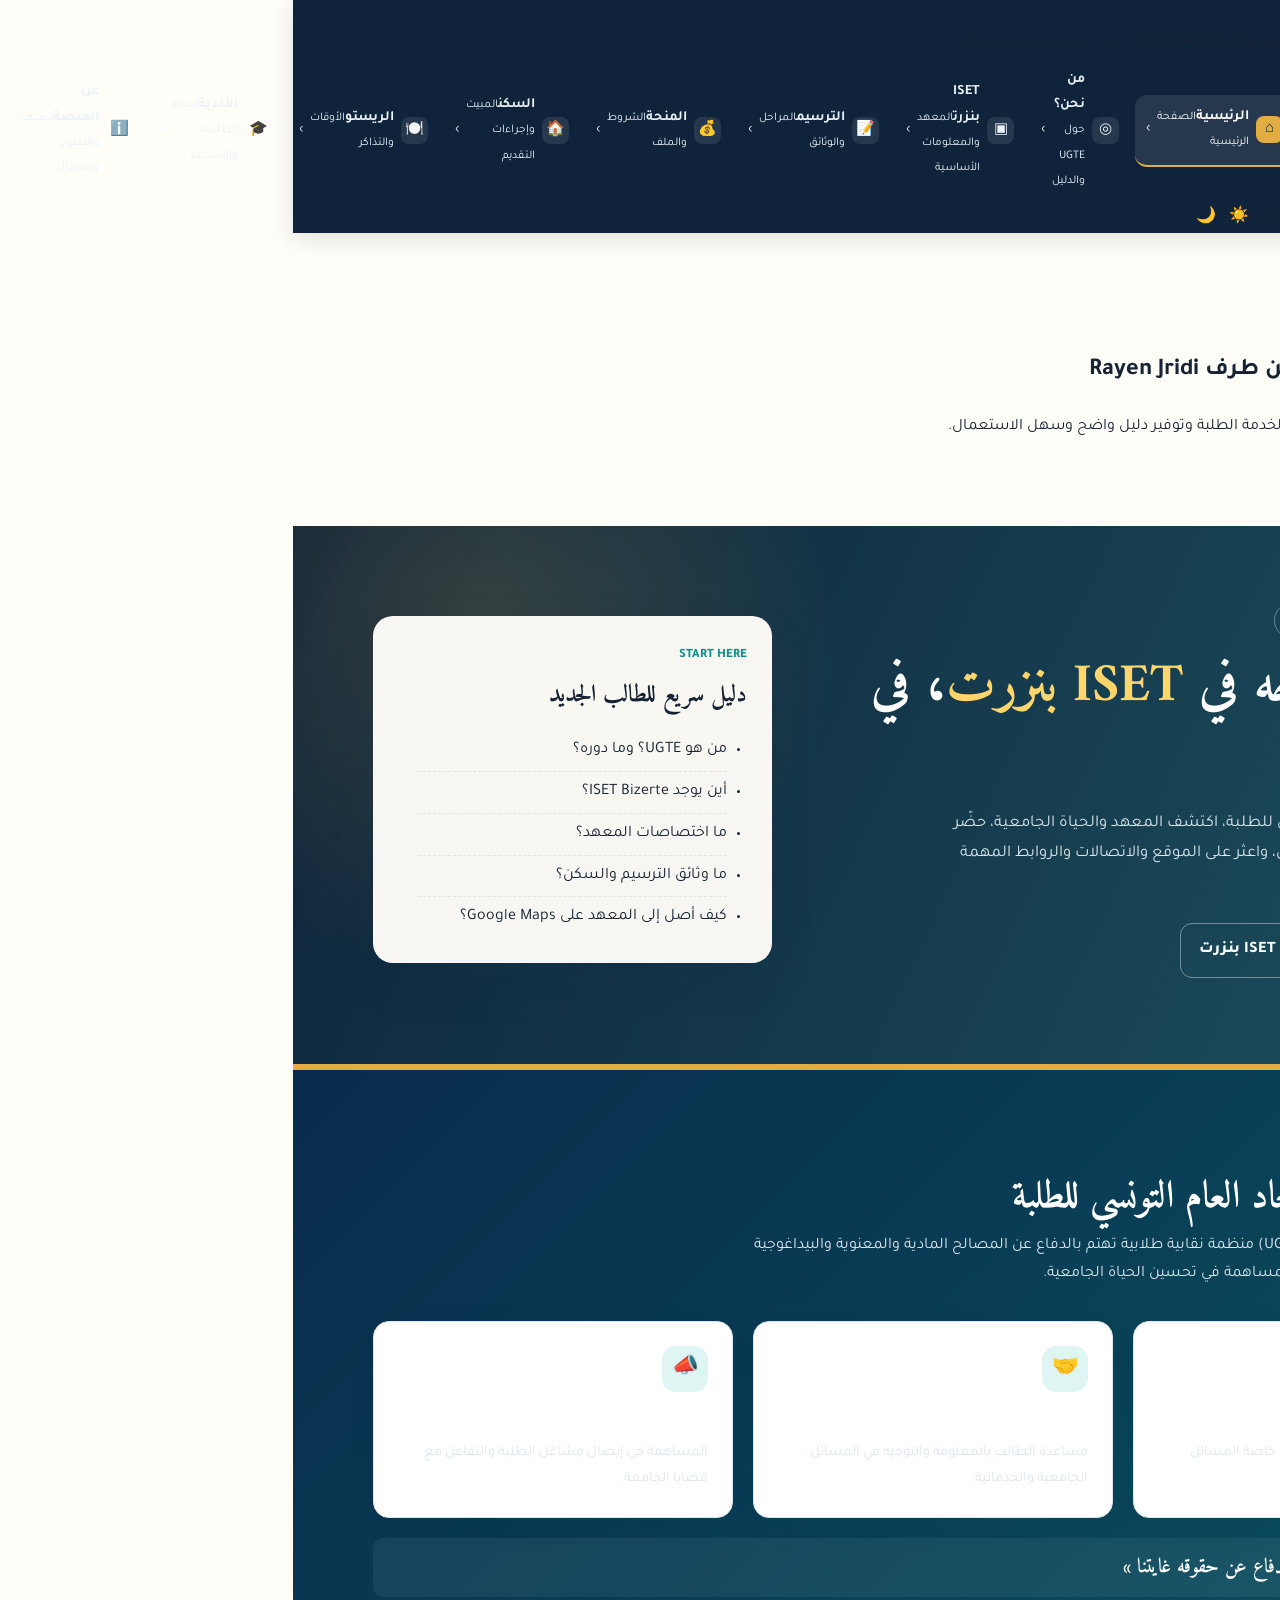
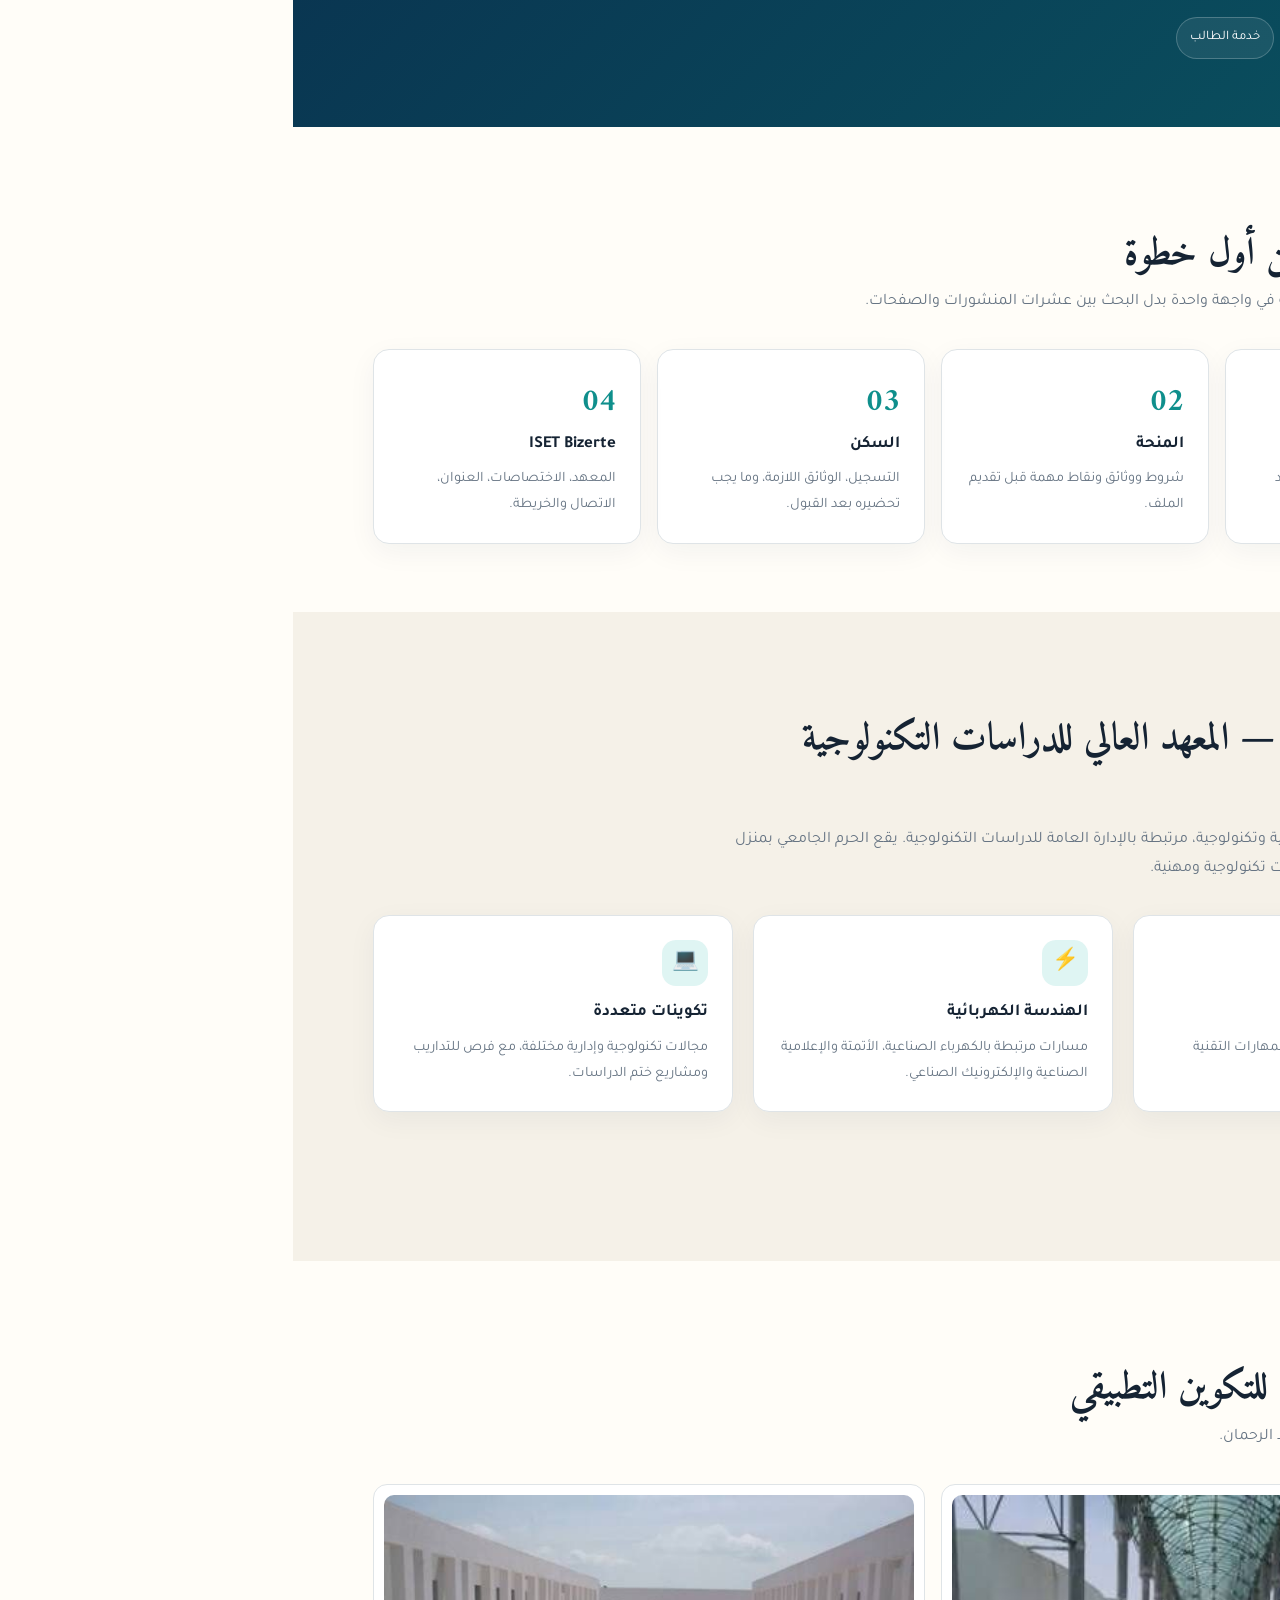
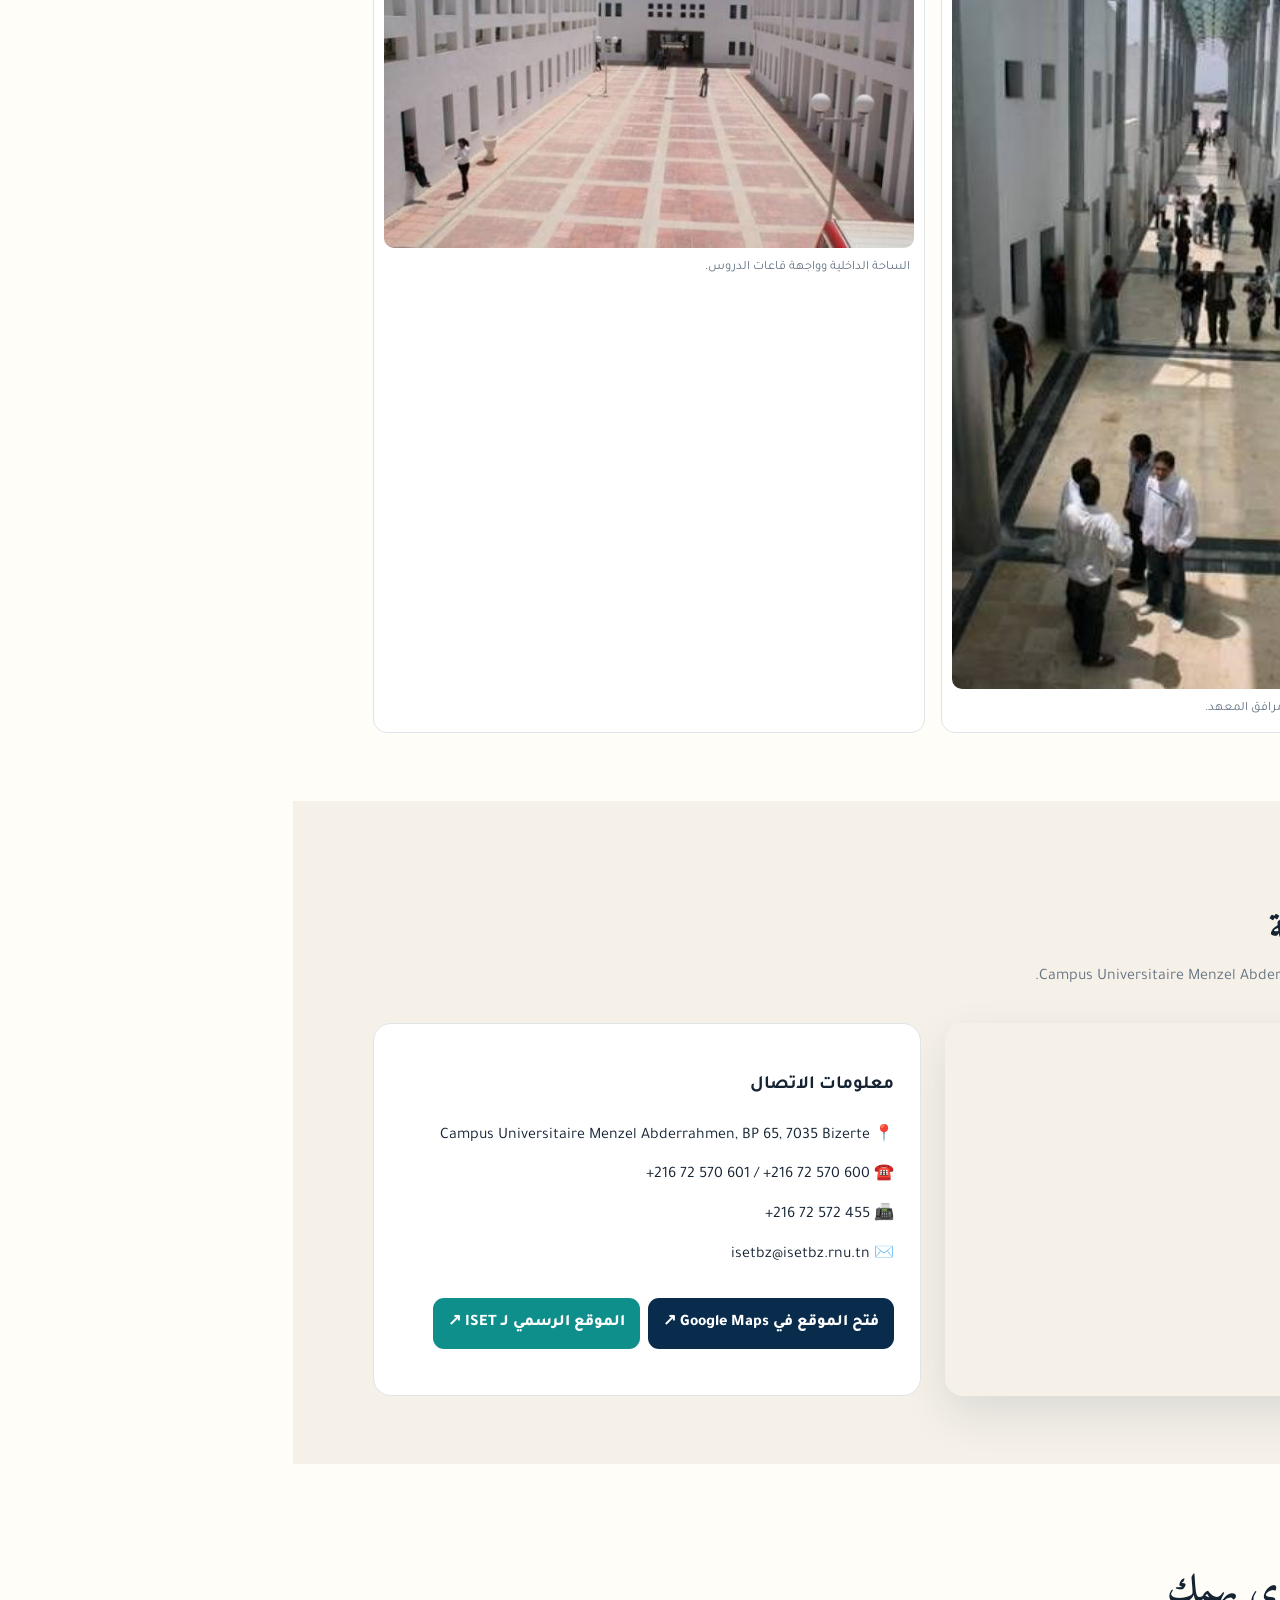
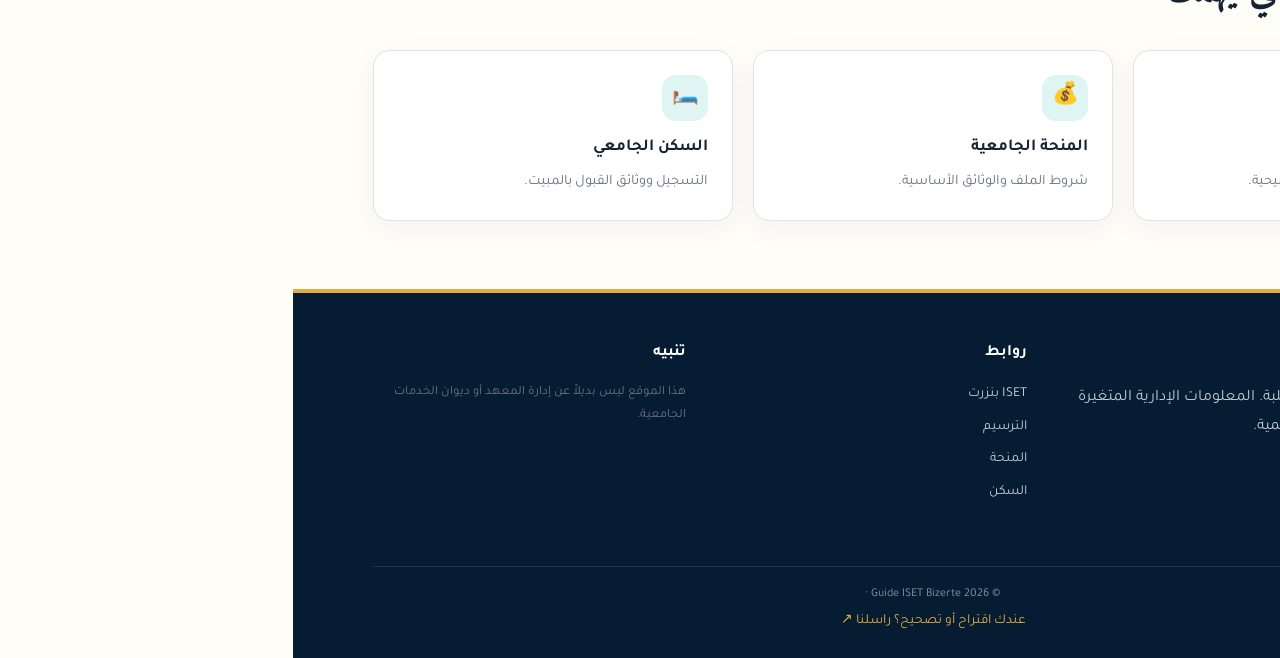
==== commit ba946cb2: "Add files via upload" ====
--- a/index.html
+++ b/index.html
@@ -1,13 +1,15 @@
 <!doctype html><html lang="ar" dir="rtl"><head><meta charset="utf-8"><meta name="viewport" content="width=device-width,initial-scale=1"><title>UGTE ISET Bizerte | دليل الطالب</title><meta name="description" content="دليل طلابي شامل حول UGTE ISET Bizerte وISET بنزرت والترسيم والمنحة والسكن الجامعي."><meta name="theme-color" content="#092b4c"><meta property="og:type" content="website"><meta property="og:site_name" content="UGTE ISET Bizerte"><meta property="og:locale" content="ar_TN"><meta property="og:title" content="UGTE ISET Bizerte | دليل الطالب"><meta property="og:description" content="دليل طلابي شامل حول UGTE ISET Bizerte وISET بنزرت والترسيم والمنحة والسكن الجامعي."><meta property="og:image" content="https://rayenjridi.github.io/assets/img/ugte-emblem.png"><meta property="og:url" content="https://rayenjridi.github.io/"><meta name="twitter:card" content="summary"><meta name="twitter:title" content="UGTE ISET Bizerte | دليل الطالب"><meta name="twitter:description" content="دليل طلابي شامل حول UGTE ISET Bizerte وISET بنزرت والترسيم والمنحة والسكن الجامعي."><meta name="twitter:image" content="https://rayenjridi.github.io/assets/img/ugte-emblem.png"><link rel="icon" href="assets/img/ugte-emblem.png"><link rel="stylesheet" href="assets/css/style.css"></head><body data-page="home">
-<header class="site-header"><div class="wrap"><a class="brand" href="index.html"><img src="assets/img/ugte-emblem.png" alt="شعار UGTE"><span><strong>UGTE ISET Bizerte</strong><span>دليل ومرافقة الطالب</span></span></a><div class="site-tools"><button class="search-toggle" type="button" aria-label="بحث" title="البحث">⌕</button><button class="theme-toggle" type="button" aria-label="تبديل المظهر" title="الوضع الفاتح/الداكن">☀️</button><select class="lang-select" aria-label="اللغة"><option value="ar">العربية</option><option value="fr">Français</option><option value="en">English</option></select></div><button class="nav-toggle" aria-label="القائمة">☰</button><nav class="main-nav" aria-label="التنقل الرئيسي"><ul>
-<li><a href="index.html" data-page="home"><span class="nav-icon">⌂</span><span data-nav="home">الرئيسية</span></a></li>
-<li><a href="index.html#ugte"><span class="nav-icon">◎</span><span data-nav="about">من نحن؟</span></a></li>
-<li><a href="iset.html" data-page="iset"><span class="nav-icon">▣</span><span data-nav="iset">ISET بنزرت</span></a></li>
-<li><a href="tarsim.html" data-page="tarsim"><span class="nav-icon">▤</span><span data-nav="registration">الترسيم</span></a></li>
-<li><a href="mancha.html" data-page="mancha"><span class="nav-icon">◈</span><span data-nav="scholarship">المنحة</span></a></li>
-<li><a href="sakan.html" data-page="sakan"><span class="nav-icon">⌂</span><span data-nav="housing">السكن</span></a></li>
-<li><a href="resto.html" data-page="resto"><span class="nav-icon">◫</span><span data-nav="restaurant">الريستو</span></a></li>
-</ul></nav></div></header>
+<header class="site-header"><div class="wrap"><a class="brand" href="index.html"><img src="assets/img/ugte-emblem.png" alt="شعار UGTE"><span><strong>UGTE ISET Bizerte</strong><span>دليل ومرافقة الطالب</span></span></a><div class="site-tools"><button class="search-toggle" type="button" aria-label="بحث" title="البحث">⌕</button><button class="theme-toggle" type="button" aria-label="تبديل المظهر" title="الوضع الفاتح/الداكن">☀️</button></div><button class="nav-toggle" aria-label="القائمة">☰</button><nav class="main-nav" aria-label="التنقل الرئيسي"><div class="nav-heading"><span class="nav-heading-icon">☰</span><div><strong>دليل UGTE ISET Bizerte</strong><small>اختر القسم الذي تريد الوصول إليه</small></div></div><ul>
+<li><a href="index.html" data-page="home"><span class="nav-icon">⌂</span><span class="nav-copy"><b data-nav="home">الرئيسية</b><small>الصفحة الرئيسية</small></span><span class="nav-arrow">›</span></a></li>
+<li><a href="index.html#ugte"><span class="nav-icon">◎</span><span class="nav-copy"><b data-nav="about">من نحن؟</b><small>حول UGTE والدليل</small></span><span class="nav-arrow">›</span></a></li>
+<li><a href="iset.html" data-page="iset"><span class="nav-icon">▣</span><span class="nav-copy"><b data-nav="iset">ISET بنزرت</b><small>المعهد والمعلومات الأساسية</small></span><span class="nav-arrow">›</span></a></li>
+<li><a href="tarsim.html" data-page="tarsim"><span class="nav-icon">📝</span><span class="nav-copy"><b data-nav="registration">الترسيم</b><small>المراحل والوثائق</small></span><span class="nav-arrow">›</span></a></li>
+<li><a href="mancha.html" data-page="mancha"><span class="nav-icon">💰</span><span class="nav-copy"><b data-nav="scholarship">المنحة</b><small>الشروط والملف</small></span><span class="nav-arrow">›</span></a></li>
+<li><a href="sakan.html" data-page="sakan"><span class="nav-icon">🏠</span><span class="nav-copy"><b data-nav="housing">السكن</b><small>المبيت وإجراءات التقديم</small></span><span class="nav-arrow">›</span></a></li>
+<li><a href="resto.html" data-page="resto"><span class="nav-icon">🍽️</span><span class="nav-copy"><b data-nav="restaurant">الريستو</b><small>الأوقات والتذاكر</small></span><span class="nav-arrow">›</span></a></li>
+<li><a href="clubs.html" data-page="clubs"><span class="nav-icon">🎓</span><span class="nav-copy"><b>الأندية</b><small>الحياة الطلابية والأنشطة</small></span><span class="nav-arrow">›</span></a></li>
+<li><a href="about.html" data-page="about-platform"><span class="nav-icon">ℹ️</span><span class="nav-copy"><b>عن المنصة</b><small>الهدف والتطوير والاتصال</small></span><span class="nav-arrow">›</span></a></li>
+</ul><div class="nav-footer"><span>العربية</span><span>☀️ / 🌙</span></div></nav><div class="nav-backdrop" data-nav-close></div></div></header>
 <div class="search-overlay" id="site-search" aria-hidden="true">
   <div class="search-backdrop" data-search-close></div>
   <section class="search-panel" role="dialog" aria-modal="true" aria-labelledby="search-title">
@@ -20,11 +22,11 @@
     <div class="search-results" id="search-results" aria-live="polite"></div>
   </section>
 </div>
-<section class="hero"><div class="wrap"><div><span class="eyebrow">🎓 UGTE ISET Bizerte • دليل الطالب</span><h1>كل ما تحتاجه في <em>ISET بنزرت</em>، في مكان واحد</h1><p class="lead">تعرف على الاتحاد العام التونسي للطلبة، اكتشف المعهد والحياة الجامعية، حضّر ملفات الترسيم والمنحة والسكن، واعثر على الموقع والاتصالات والروابط المهمة بسرعة.</p><div class="actions"><a class="btn btn-gold" href="#ugte">اكتشف UGTE</a><a class="btn btn-light" href="iset.html">اكتشف ISET بنزرت</a></div></div><div class="hero-card"><span class="mini-title">START HERE</span><h3>دليل سريع للطالب الجديد</h3><ul><li>من هو UGTE؟ وما دوره؟</li><li>أين يوجد ISET Bizerte؟</li><li>ما اختصاصات المعهد؟</li><li>ما وثائق الترسيم والسكن؟</li><li>كيف أصل إلى المعهد على Google Maps؟</li></ul></div></div></section>
+<section class="creator-hero"><div class="wrap"><div class="creator-hero-inner"><span class="creator-label">مشروع طلابي</span><h2>تم بناء هذا الموقع من طرف <strong>Rayen Jridi</strong></h2><p>بالتعاون مع <strong>UGTE ISET Bizerte</strong> لخدمة الطلبة وتوفير دليل واضح وسهل الاستعمال.</p></div></div></section><section class="hero"><div class="wrap"><div><span class="eyebrow">🎓 UGTE ISET Bizerte • دليل الطالب</span><h1>كل ما تحتاجه في <em>ISET بنزرت</em>، في مكان واحد</h1><p class="lead">تعرف على الاتحاد العام التونسي للطلبة، اكتشف المعهد والحياة الجامعية، حضّر ملفات الترسيم والمنحة والسكن، واعثر على الموقع والاتصالات والروابط المهمة بسرعة.</p><div class="actions"><a class="btn btn-gold" href="#ugte">اكتشف UGTE</a><a class="btn btn-light" href="iset.html">اكتشف ISET بنزرت</a></div></div><div class="hero-card"><span class="mini-title">START HERE</span><h3>دليل سريع للطالب الجديد</h3><ul><li>من هو UGTE؟ وما دوره؟</li><li>أين يوجد ISET Bizerte؟</li><li>ما اختصاصات المعهد؟</li><li>ما وثائق الترسيم والسكن؟</li><li>كيف أصل إلى المعهد على Google Maps؟</li></ul></div></div></section>
 <section id="ugte" class="about-ugte"><div class="wrap"><div class="section-head"><span class="kicker" style="color:#ffd56c">01 • من نحن؟</span><h2>UGTE — الاتحاد العام التونسي للطلبة</h2><p>الاتحاد العام التونسي للطلبة (UGTE) منظمة نقابية طلابية تهتم بالدفاع عن المصالح المادية والمعنوية والبيداغوجية للطلبة، ومرافقتهم وتأطيرهم والمساهمة في تحسين الحياة الجامعية.</p></div><div class="grid-3"><div class="card"><div class="icon">⚖️</div><h3>الدفاع عن الحقوق</h3><p>متابعة القضايا والحقوق الطلابية، خاصة المسائل المادية والاجتماعية والبيداغوجية.</p></div><div class="card"><div class="icon">🤝</div><h3>الإحاطة والمرافقة</h3><p>مساعدة الطالب بالمعلومة والتوجيه في المسائل الجامعية والخدماتية.</p></div><div class="card"><div class="icon">📣</div><h3>تمثيل صوت الطالب</h3><p>المساهمة في إيصال مشاغل الطلبة والتفاعل مع قضايا الجامعة.</p></div></div><div class="quote">« إرادة الطالب منطلقنا… والدفاع عن حقوقه غايتنا »</div><div class="pill-row"><span class="pill">وحدة</span><span class="pill">نضال</span><span class="pill">استقلالية</span><span class="pill">خدمة الطالب</span></div></div></section>
 <section><div class="wrap"><div class="section-head"><span class="kicker">02 • لماذا هذا الموقع؟</span><h2>مرافقة الطالب من أول خطوة</h2><p>الموقع يجمع المعلومات العملية في واجهة واحدة بدل البحث بين عشرات المنشورات والصفحات.</p></div><div class="grid-4"><div class="card"><div class="number">01</div><h3>الترسيم</h3><p>قائمة واضحة للوثائق للطلبة الجدد والقدامى.</p></div><div class="card"><div class="number">02</div><h3>المنحة</h3><p>شروط ووثائق ونقاط مهمة قبل تقديم الملف.</p></div><div class="card"><div class="number">03</div><h3>السكن</h3><p>التسجيل، الوثائق اللازمة، وما يجب تحضيره بعد القبول.</p></div><div class="card"><div class="number">04</div><h3>ISET Bizerte</h3><p>المعهد، الاختصاصات، العنوان، الاتصال والخريطة.</p></div></div></div></section>
 <section class="paper2"><div class="wrap"><div class="section-head"><span class="kicker">03 • لمحة عن المعهد</span><h2>ISET Bizerte — المعهد العالي للدراسات التكنولوجية ببنزرت</h2><p>مؤسسة عمومية ذات صبغة علمية وتكنولوجية، مرتبطة بالإدارة العامة للدراسات التكنولوجية. يقع الحرم الجامعي بمنزل عبد الرحمان ببنزرت، ويضم تكوينات تكنولوجية ومهنية.</p></div><div class="grid-3"><div class="card"><div class="icon">🏫</div><h3>مؤسسة عمومية</h3><p>تكوين جامعي تطبيقي موجه نحو المهارات التقنية والاندماج المهني.</p></div><div class="card"><div class="icon">⚡</div><h3>الهندسة الكهربائية</h3><p>مسارات مرتبطة بالكهرباء الصناعية، الأتمتة والإعلامية الصناعية والإلكترونيك الصناعي.</p></div><div class="card"><div class="icon">💻</div><h3>تكوينات متعددة</h3><p>مجالات تكنولوجية وإدارية مختلفة، مع فرص للتداريب ومشاريع ختم الدراسات.</p></div></div><div class="actions mt"><a class="btn btn-gold" style="background:var(--navy);color:#fff" href="iset.html">كل معلومات ISET ←</a></div></div></section>
 <section><div class="wrap"><div class="section-head"><span class="kicker">04 • لمحة عن الحرم الجامعي</span><h2>بيئة جامعية مجهزة للتكوين التطبيقي</h2><p>صور من الحرم الجامعي بمنزل عبد الرحمان.</p></div><div class="doc-gallery"><figure><img src="assets/img/campus-walkway.jpg" alt="الممر المسقوف بالحرم الجامعي ISET بنزرت"><figcaption>الممر المسقوف الرابط بين المبيتات ومرافق المعهد.</figcaption></figure><figure><img src="assets/img/campus-courtyard.jpg" alt="الساحة الداخلية بمعهد ISET بنزرت"><figcaption>الساحة الداخلية وواجهة قاعات الدروس.</figcaption></figure></div></div></section>
 <section class="paper2"><div class="wrap"><div class="section-head"><span class="kicker">05 • الوصول والاتصال</span><h2>المعهد على الخريطة</h2><p>Campus Universitaire Menzel Abderrahmen, BP n°65 — 7035 Bizerte.</p></div><div class="quick-map"><div class="map-box"><iframe loading="lazy" src="https://www.google.com/maps?q=ISET%20Bizerte%20Menzel%20Abderrahmen&output=embed" title="Google Maps ISET Bizerte"></iframe></div><div class="contact-card"><h3>معلومات الاتصال</h3><div class="contact-list"><div>📍 Campus Universitaire Menzel Abderrahmen, BP 65, 7035 Bizerte</div><div>☎️ <span dir="ltr">+216 72 570 601 / +216 72 570 600</span></div><div>📠 <span dir="ltr">+216 72 572 455</span></div><div>✉️ <span dir="ltr">isetbz@isetbz.rnu.tn</span></div></div><a class="map-link" target="_blank" rel="noopener" href="https://www.google.com/maps/search/?api=1&query=ISET+Bizerte+Menzel+Abderrahmen">فتح الموقع في Google Maps ↗</a><a class="map-link" style="background:var(--teal);margin-right:8px" target="_blank" rel="noopener" href="https://isetbz.rnu.tn/">الموقع الرسمي لـ ISET ↗</a></div></div></div></section>
 <section><div class="wrap"><div class="section-head"><span class="kicker">06 • أهم المسارات</span><h2>ابدأ من الملف الذي يهمك</h2></div><div class="grid-3"><a class="card" href="tarsim.html"><div class="icon">📄</div><h3>الترسيم الجامعي</h3><p>قائمة الوثائق + صور الوثيقة التوضيحية.</p></a><a class="card" href="mancha.html"><div class="icon">💰</div><h3>المنحة الجامعية</h3><p>شروط الملف والوثائق الأساسية.</p></a><a class="card" href="sakan.html"><div class="icon">🛏️</div><h3>السكن الجامعي</h3><p>التسجيل ووثائق القبول بالمبيت.</p></a></div></div></section>
-<footer class="site-footer"><div class="wrap footer-grid"><div><h4>UGTE ISET Bizerte</h4><p>دليل طلابي إعلامي لمساعدة الطلبة. المعلومات الإدارية المتغيرة يجب تأكيدها دائمًا من الجهة الرسمية.</p><div class="social-row"><a href="https://www.facebook.com/UGTEISETBizerte" target="_blank" rel="noopener">f</a><a href="https://instagram.com/ugte_iset_bizerte_" target="_blank" rel="noopener">◎</a></div></div><div><h4>روابط</h4><a href="iset.html">ISET بنزرت</a><a href="tarsim.html">الترسيم</a><a href="mancha.html">المنحة</a><a href="sakan.html">السكن</a></div><div><h4>تنبيه</h4><p class="small">هذا الموقع ليس بديلاً عن إدارة المعهد أو ديوان الخدمات الجامعية.</p></div></div><div class="wrap footer-bottom">© 2026 UGTE ISET Bizerte · <a href="https://www.facebook.com/UGTEISETBizerte" target="_blank" rel="noopener" style="color:var(--gold)">عندك اقتراح أو تصحيح؟ راسلنا ↗</a></div></footer><script src="assets/js/main.js?v=5"></script></body></html>
+<footer class="site-footer"><div class="wrap footer-grid"><div><h4>UGTE ISET Bizerte</h4><p>دليل طلابي إعلامي لمساعدة الطلبة. المعلومات الإدارية المتغيرة يجب تأكيدها دائمًا من الجهة الرسمية.</p><div class="social-row"><a href="https://www.facebook.com/profile.php?id=61572120703921" target="_blank" rel="noopener">f</a><a href="https://instagram.com/ugte_iset_bizerte_" target="_blank" rel="noopener">◎</a></div></div><div><h4>روابط</h4><a href="iset.html">ISET بنزرت</a><a href="tarsim.html">الترسيم</a><a href="mancha.html">المنحة</a><a href="sakan.html">السكن</a></div><div><h4>تنبيه</h4><p class="small">هذا الموقع ليس بديلاً عن إدارة المعهد أو ديوان الخدمات الجامعية.</p></div></div><div class="creator-credit"><span>تصميم وتطوير</span> <strong>Rayen Jridi</strong></div><div class="wrap footer-bottom">© 2026 Guide ISET Bizerte · <a href="https://www.facebook.com/profile.php?id=61572120703921" target="_blank" rel="noopener" style="color:var(--gold)">عندك اقتراح أو تصحيح؟ راسلنا ↗</a></div></footer><script src="assets/js/main.js?v=5"></script></body></html>
--- a/assets/css/style.css
+++ b/assets/css/style.css
@@ -92,3 +92,35 @@
 .check{transition:all .18s ease}
 .doc-item:hover .check{transform:scale(1.06)}
 .check.checked{box-shadow:0 0 0 4px rgba(15,143,140,.12)}
+
+/* ===== V8 RESTO PAGE ===== */
+.resto-hero{position:relative;overflow:hidden;padding:74px 0 82px;background:radial-gradient(circle at 15% 20%,rgba(44,190,181,.18),transparent 32%),linear-gradient(135deg,#061a2c 0%,#0b3652 58%,#0a5d5c 100%);color:#fff}
+.resto-hero:after{content:'🍴';position:absolute;left:-40px;bottom:-65px;font-size:220px;opacity:.055;transform:rotate(-12deg)}
+.resto-hero-grid{display:grid;grid-template-columns:1.25fr .75fr;gap:48px;align-items:center;position:relative;z-index:1}.resto-hero h1{font-size:clamp(2.3rem,5vw,4.7rem);line-height:1.05;margin:14px 0}.resto-hero h1 em{font-style:normal;color:#ffd56c}.resto-hero .lead{max-width:720px;color:#d8e8ed}.resto-hero .breadcrumb{margin-bottom:28px;color:#b9ced8}.resto-hero .breadcrumb a{color:#fff}.resto-hero-card{padding:28px;border:1px solid rgba(255,255,255,.15);border-radius:24px;background:rgba(255,255,255,.09);backdrop-filter:blur(16px);box-shadow:0 24px 70px rgba(0,0,0,.2)}.resto-hero-card>span{font-size:3rem}.resto-hero-card strong{display:block;font-size:1.4rem;margin:12px 0 8px}.resto-hero-card p{color:#c8d9df}.status-badge{margin-top:18px;padding:10px 12px;border-radius:12px;background:rgba(255,213,108,.12);border:1px solid rgba(255,213,108,.25);color:#ffe7a0;font-size:.78rem}
+.center{text-align:center}.meal-grid{display:grid;grid-template-columns:repeat(2,1fr);gap:22px;max-width:900px;margin:0 auto}.meal-card{position:relative;padding:30px;border:1px solid var(--line);border-radius:22px;background:var(--surface);box-shadow:var(--shadow);overflow:hidden}.meal-card:before{content:'';position:absolute;inset:0 0 auto;height:4px;background:linear-gradient(90deg,#f5b83d,#f7d477)}.meal-card.evening:before{background:linear-gradient(90deg,#385a86,#8aa9d5)}.meal-icon{font-size:2.5rem;margin-bottom:12px}.meal-card span{display:block;color:var(--muted);font-weight:700}.meal-card strong{display:block;font-size:1.55rem;color:var(--navy);margin:7px 0}.meal-card small{color:var(--muted);line-height:1.7}.resto-info-grid{display:grid;grid-template-columns:repeat(4,1fr);gap:18px}.resto-info-card{padding:24px;border:1px solid var(--line);border-radius:18px;background:var(--surface);box-shadow:0 12px 35px rgba(8,35,53,.06);transition:transform .2s,box-shadow .2s}.resto-info-card:hover{transform:translateY(-5px);box-shadow:0 18px 45px rgba(8,35,53,.11)}.resto-info-card .icon{font-size:1.8rem}.resto-info-card h3{margin:13px 0 7px;color:var(--navy)}.resto-info-card p{margin:0;color:var(--muted);line-height:1.75}.tips-grid{display:grid;grid-template-columns:repeat(3,1fr);gap:18px}.smart-tip{display:flex;gap:14px;padding:20px;border-radius:18px;background:var(--paper2);border:1px solid var(--line)}.smart-tip>span{font-size:1.6rem}.smart-tip strong{color:var(--navy)}.smart-tip p{margin:5px 0 0;color:var(--muted);line-height:1.7;font-size:.88rem}.official-box{display:flex;align-items:center;justify-content:space-between;gap:30px;padding:32px;border-radius:24px;background:linear-gradient(135deg,var(--navy),#0a5d5c);color:#fff;box-shadow:var(--shadow)}.official-box h2{color:#fff;margin:8px 0}.official-box p{color:#d0e1e5;max-width:700px}.official-box .kicker{color:#ffd56c}.official-box .btn{flex:0 0 auto}
+html[data-theme="dark"] .meal-card,html[data-theme="dark"] .resto-info-card{background:#101d2b;color:#edf4f8;border-color:#26394a}html[data-theme="dark"] .meal-card strong,html[data-theme="dark"] .resto-info-card h3,html[data-theme="dark"] .smart-tip strong{color:#fff}html[data-theme="dark"] .smart-tip{background:#0f1c29;border-color:#26394a}
+@media(max-width:900px){.resto-hero-grid{grid-template-columns:1fr}.resto-info-grid{grid-template-columns:repeat(2,1fr)}.tips-grid{grid-template-columns:1fr}.official-box{align-items:flex-start;flex-direction:column}.official-box .btn{width:100%;text-align:center}}
+@media(max-width:620px){.resto-hero{padding:48px 0 58px}.resto-hero h1{font-size:2.45rem}.meal-grid,.resto-info-grid{grid-template-columns:1fr}.resto-hero-card{padding:22px}.meal-card{padding:24px}.official-box{padding:24px;border-radius:18px}}
+
+/* ===== Smart navigation & search v5 ===== */
+.site-header{position:sticky;top:0;z-index:1000;backdrop-filter:blur(16px);-webkit-backdrop-filter:blur(16px)}
+.site-header .wrap{position:relative}
+.main-nav ul{gap:5px;align-items:center}
+.main-nav a{display:flex;align-items:center;gap:7px;padding:10px 11px;border-radius:12px;transition:.2s ease}
+.main-nav a:hover{transform:translateY(-1px)}
+.nav-icon{width:27px;height:27px;display:grid;place-items:center;border-radius:8px;background:rgba(255,255,255,.09);font-size:15px;line-height:1;flex:none}
+.main-nav a.active .nav-icon,.main-nav a:hover .nav-icon{background:var(--gold);color:var(--navy)}
+.site-tools{display:flex;align-items:center;gap:8px}
+.search-toggle{width:40px;height:40px;border:1px solid rgba(255,255,255,.18);border-radius:12px;background:rgba(255,255,255,.08);color:inherit;font-size:23px;cursor:pointer;display:grid;place-items:center;transition:.2s}
+.search-toggle:hover{background:var(--gold);color:var(--navy);transform:translateY(-1px)}
+.search-overlay{position:fixed;inset:0;z-index:2000;display:none;align-items:flex-start;justify-content:center;padding:clamp(18px,7vh,70px) 16px 20px}
+.search-overlay.open{display:flex}
+.search-backdrop{position:absolute;inset:0;background:rgba(3,12,22,.72);backdrop-filter:blur(5px)}
+.search-panel{position:relative;width:min(760px,100%);max-height:min(82vh,760px);overflow:auto;background:var(--paper,#fff);color:var(--ink,#102338);border:1px solid rgba(10,43,76,.12);border-radius:24px;box-shadow:0 30px 90px rgba(0,0,0,.3);padding:24px}
+html[data-theme="dark"] .search-panel{background:#0d1926;color:#edf4f8;border-color:#26394a}
+.search-top{display:flex;align-items:flex-start;justify-content:space-between;gap:20px;margin-bottom:18px}.search-kicker{font-size:.72rem;font-weight:800;letter-spacing:.13em;text-transform:uppercase;opacity:.55}.search-top h2{margin:5px 0 0;font-size:1.7rem}.search-close{width:38px;height:38px;border:0;border-radius:11px;background:rgba(127,127,127,.1);font-size:25px;cursor:pointer;color:inherit}
+.search-input-wrap{display:flex;align-items:center;gap:10px;border:2px solid rgba(9,43,76,.13);border-radius:16px;padding:0 14px;background:rgba(127,127,127,.055)}html[data-theme="dark"] .search-input-wrap{border-color:#30485c;background:#101f2e}.search-input-wrap>span{font-size:24px;opacity:.55}.search-input-wrap input{width:100%;height:54px;border:0;outline:0;background:transparent;color:inherit;font:inherit;font-size:1rem}.search-input-wrap kbd{font:600 11px inherit;border:1px solid rgba(127,127,127,.25);padding:5px 7px;border-radius:7px;opacity:.6}
+.search-hints{display:flex;gap:8px;flex-wrap:wrap;margin:14px 0}.search-hints button{border:1px solid rgba(9,43,76,.12);background:rgba(9,43,76,.045);color:inherit;border-radius:999px;padding:8px 12px;cursor:pointer;font:inherit;font-size:.86rem}html[data-theme="dark"] .search-hints button{border-color:#2b4154;background:#132535}
+.search-results{display:grid;gap:8px}.search-empty{padding:30px 12px;text-align:center;opacity:.6}.search-result{display:flex;align-items:center;gap:13px;text-decoration:none;color:inherit;padding:13px;border:1px solid rgba(9,43,76,.09);border-radius:15px;transition:.18s}.search-result:hover{border-color:var(--gold);transform:translateY(-1px);background:rgba(255,213,108,.07)}html[data-theme="dark"] .search-result{border-color:#26394a}.result-icon{width:42px;height:42px;border-radius:12px;display:grid;place-items:center;background:rgba(9,43,76,.08);font-size:20px;flex:none}.search-result h3{font-size:1rem;margin:0 0 3px}.search-result p{font-size:.82rem;margin:0;opacity:.65}.result-arrow{margin-inline-start:auto;opacity:.5;font-size:18px}
+@media(max-width:1050px){.main-nav a{padding:9px 8px}.main-nav a span:not(.nav-icon){font-size:.88rem}}
+@media(max-width:760px){.main-nav{display:none}.site-tools{margin-inline-start:auto}.search-toggle{width:42px;height:42px}.search-panel{padding:19px;border-radius:20px}.search-top h2{font-size:1.45rem}.search-input-wrap kbd{display:none}}
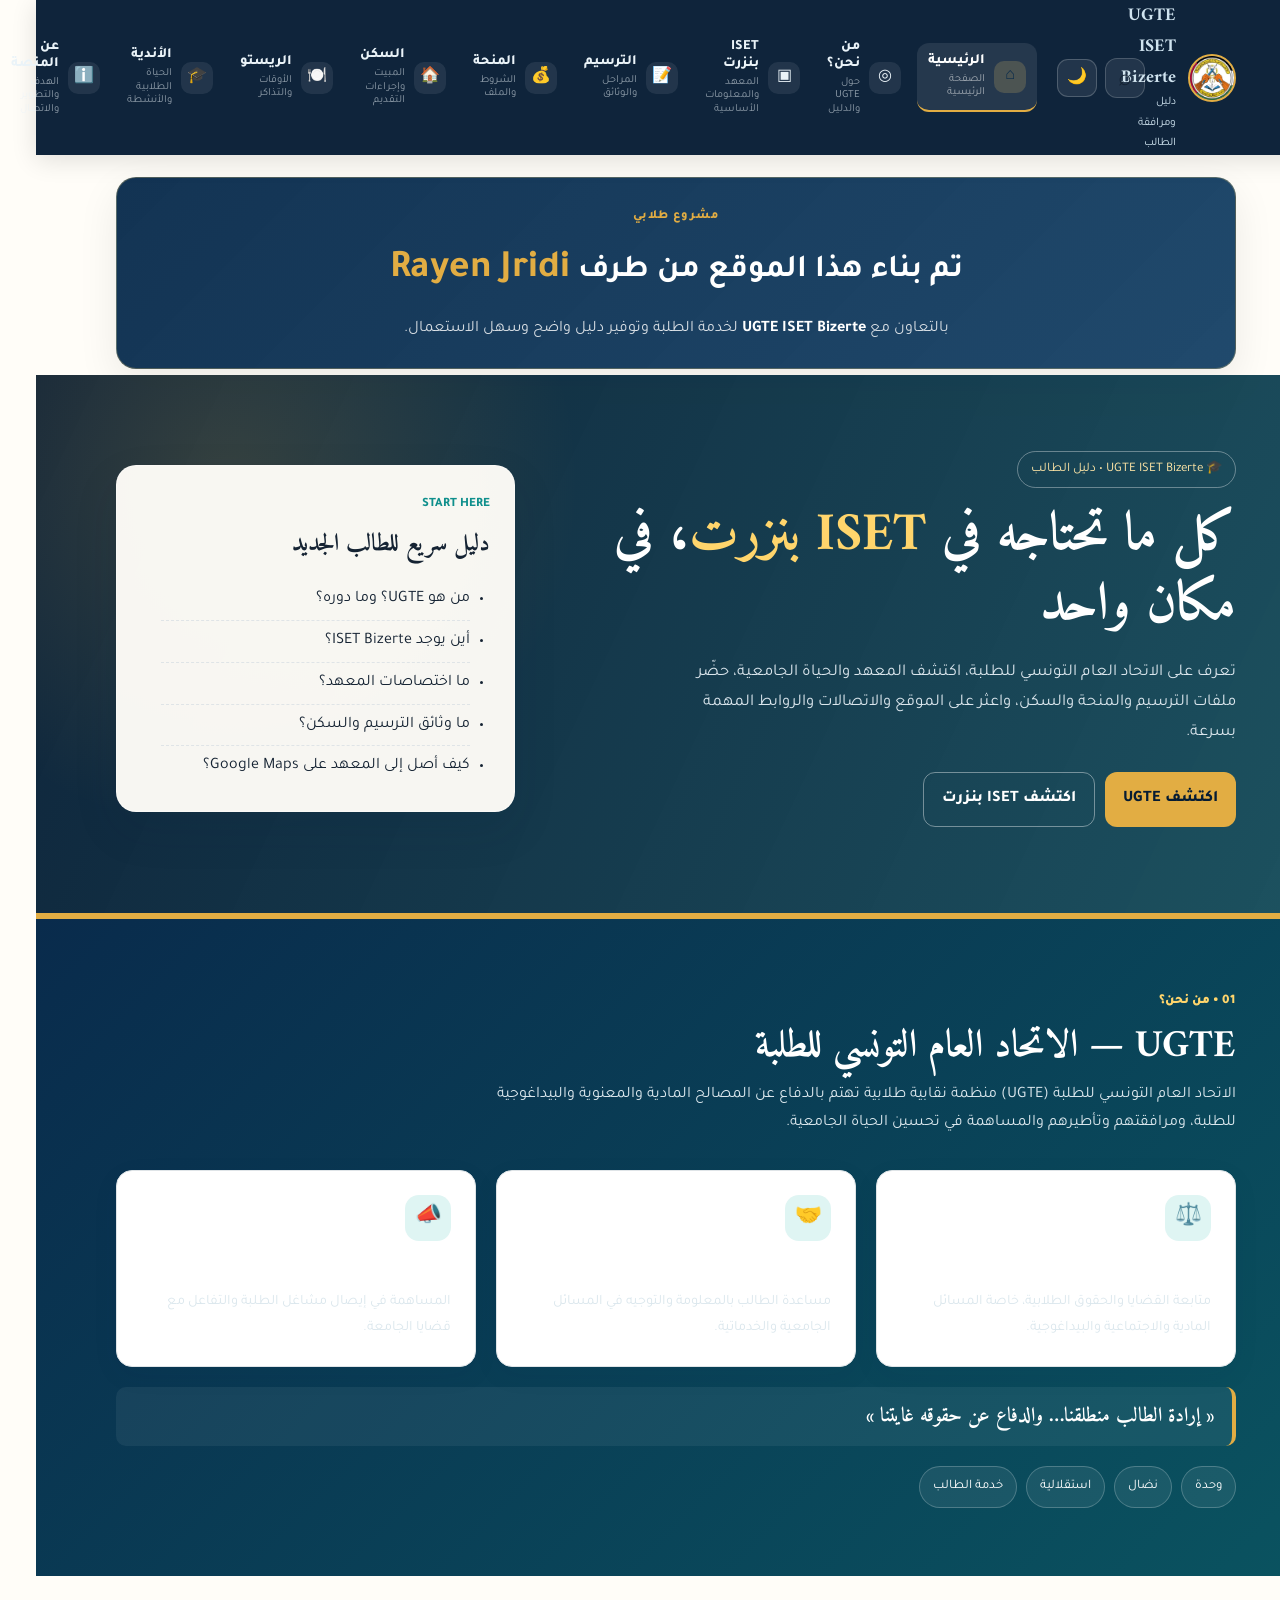
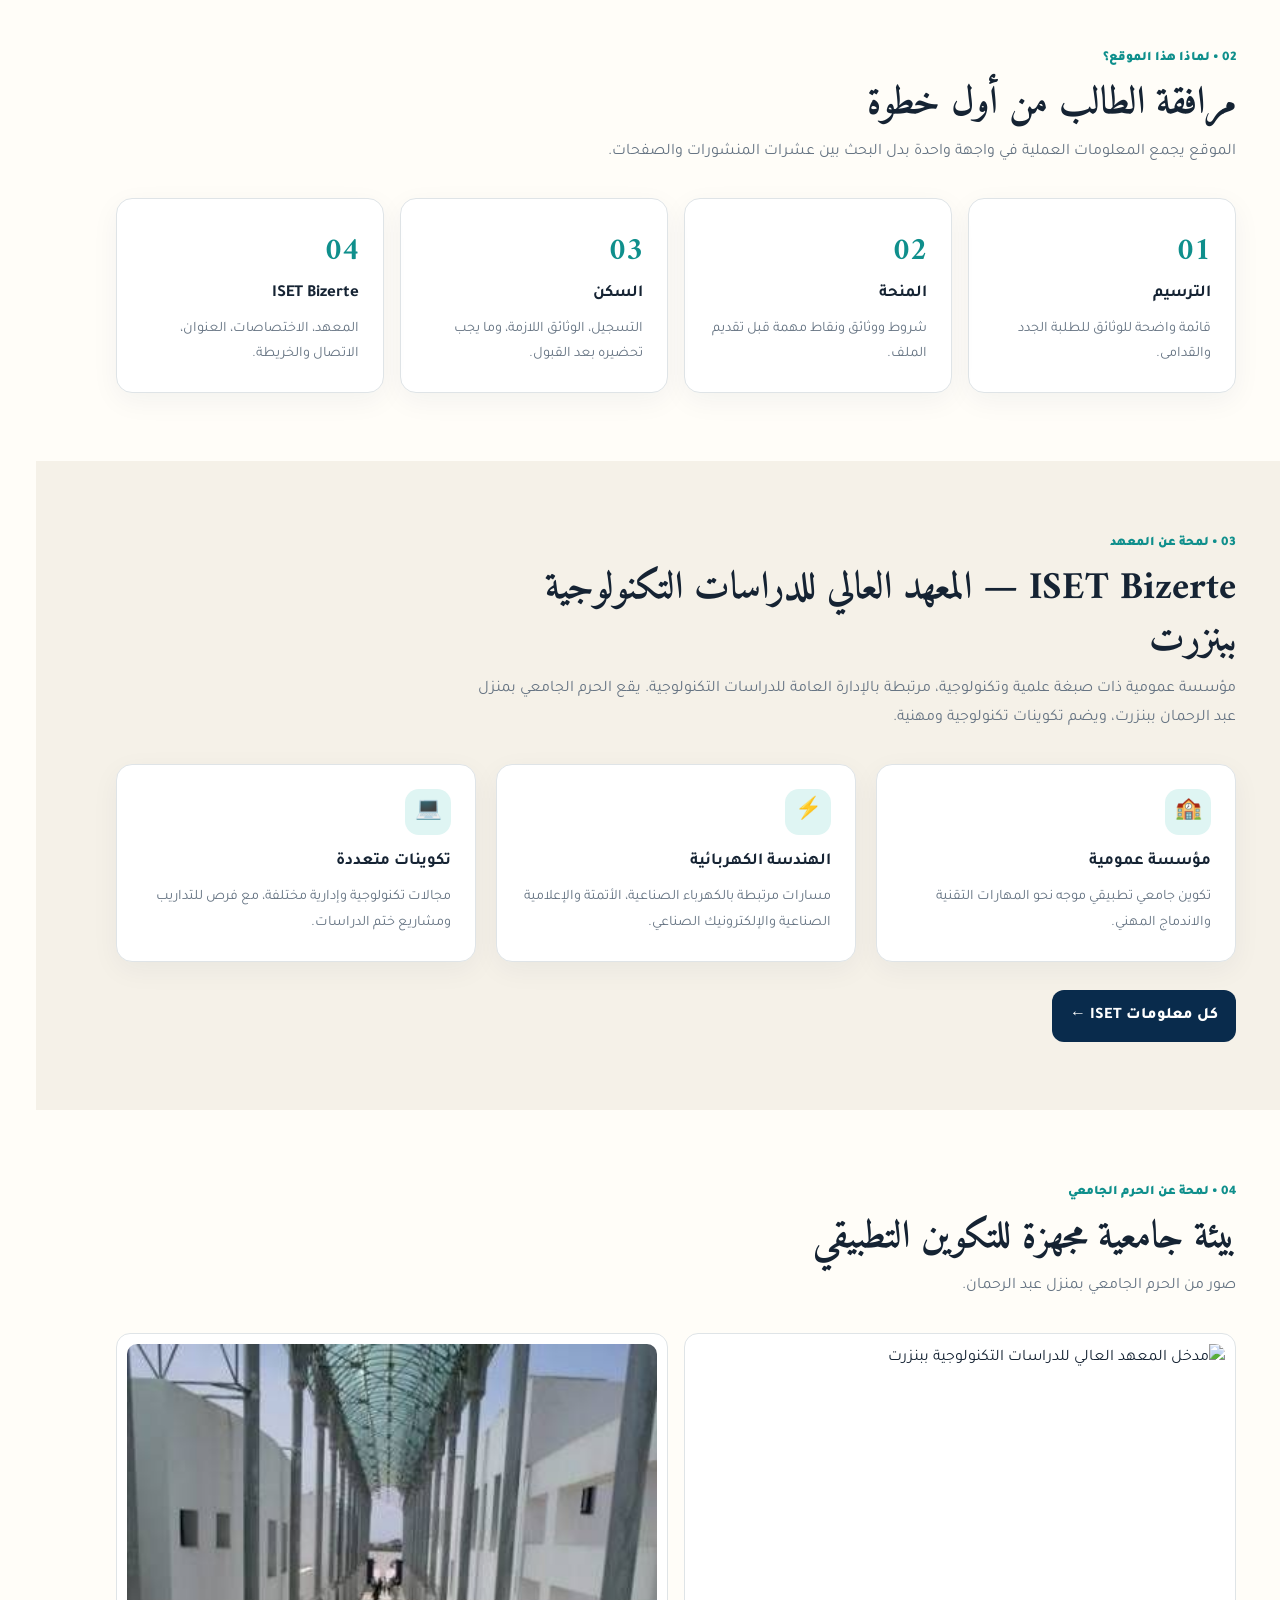
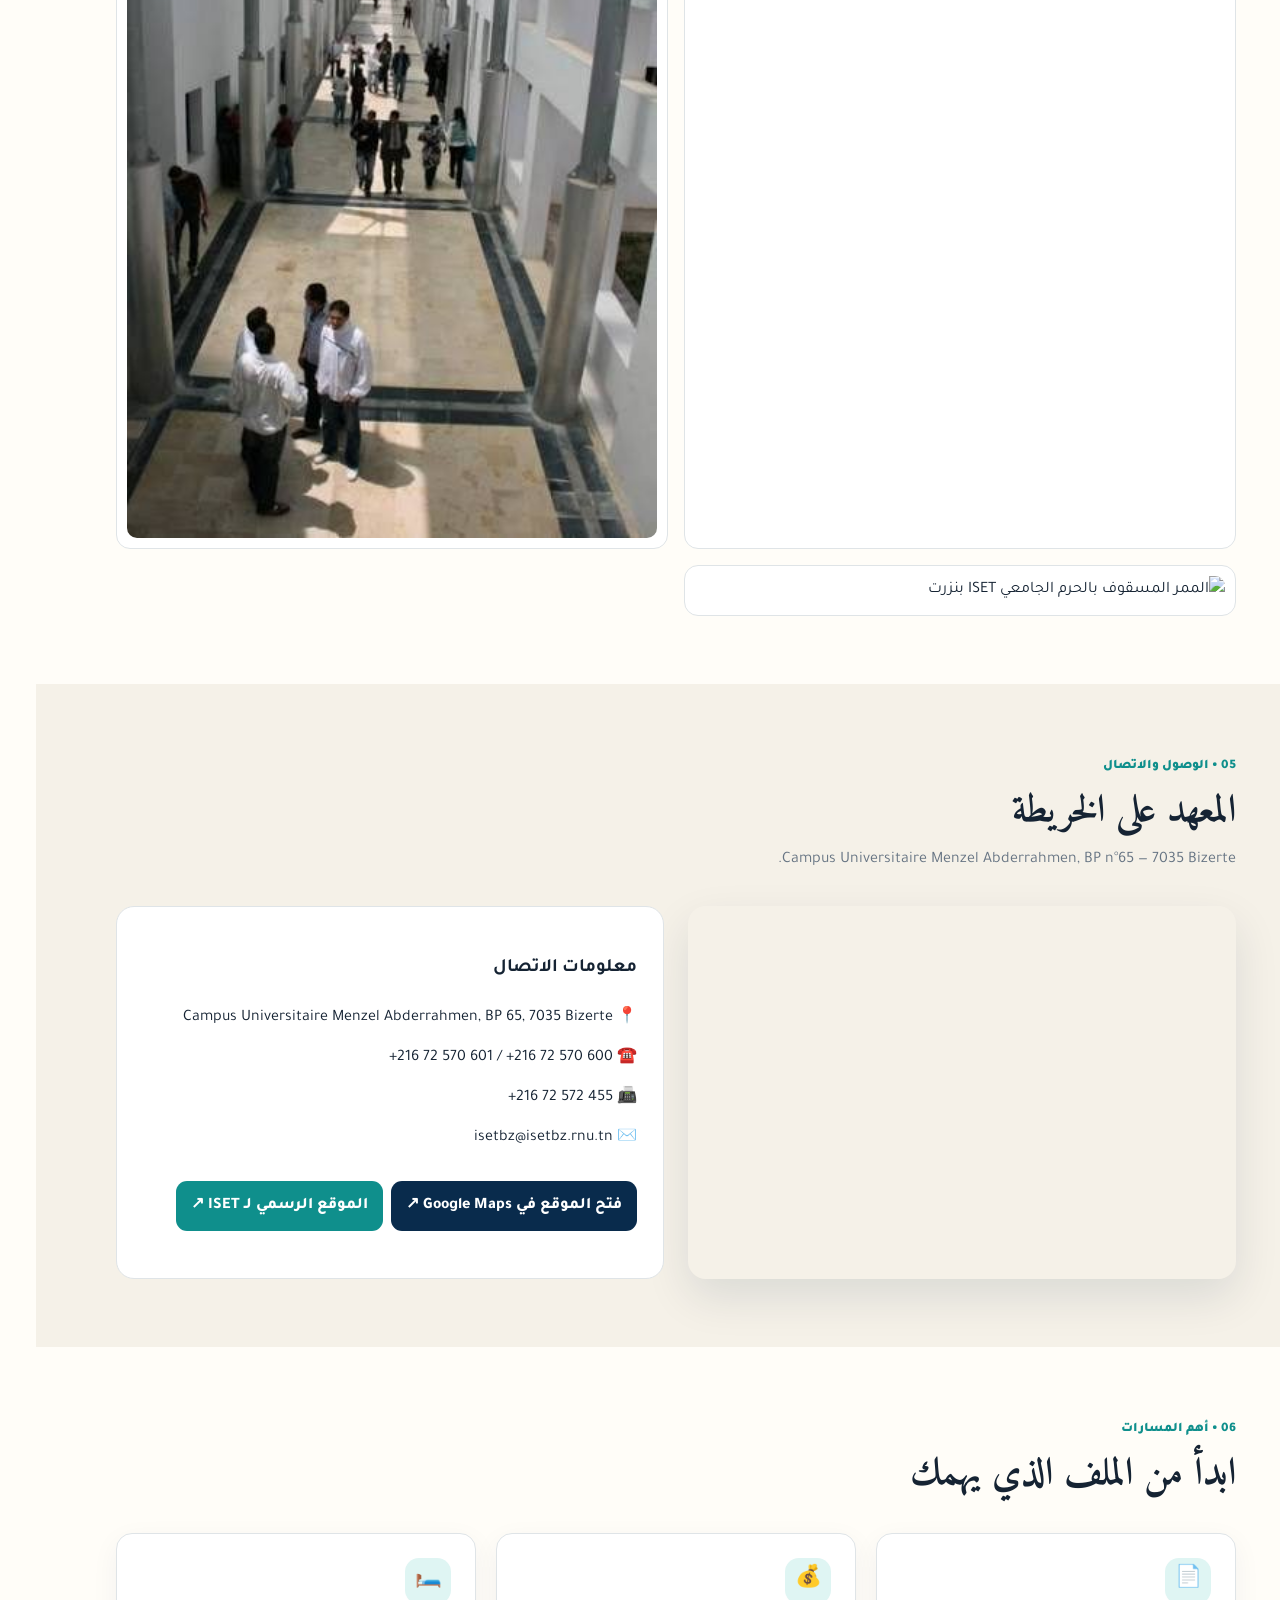
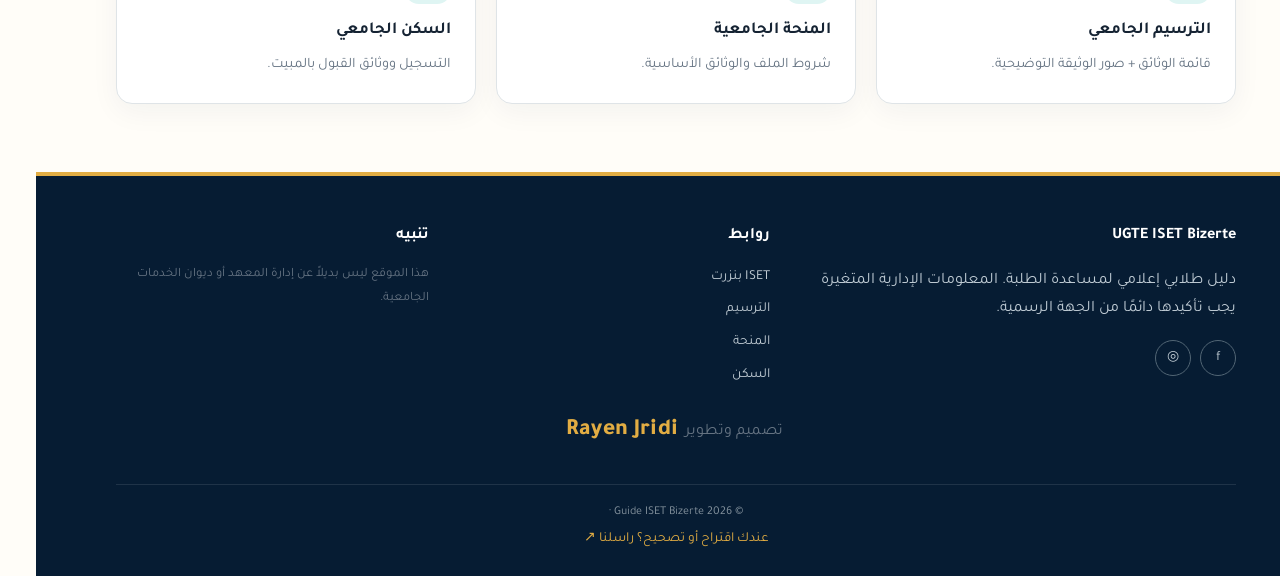
==== commit 3ee77274: "Add files via upload" ====
--- a/index.html
+++ b/index.html
@@ -7,9 +7,9 @@
 <li><a href="mancha.html" data-page="mancha"><span class="nav-icon">💰</span><span class="nav-copy"><b data-nav="scholarship">المنحة</b><small>الشروط والملف</small></span><span class="nav-arrow">›</span></a></li>
 <li><a href="sakan.html" data-page="sakan"><span class="nav-icon">🏠</span><span class="nav-copy"><b data-nav="housing">السكن</b><small>المبيت وإجراءات التقديم</small></span><span class="nav-arrow">›</span></a></li>
 <li><a href="resto.html" data-page="resto"><span class="nav-icon">🍽️</span><span class="nav-copy"><b data-nav="restaurant">الريستو</b><small>الأوقات والتذاكر</small></span><span class="nav-arrow">›</span></a></li>
-<li><a href="clubs.html" data-page="clubs"><span class="nav-icon">🎓</span><span class="nav-copy"><b>الأندية</b><small>الحياة الطلابية والأنشطة</small></span><span class="nav-arrow">›</span></a></li>
-<li><a href="about.html" data-page="about-platform"><span class="nav-icon">ℹ️</span><span class="nav-copy"><b>عن المنصة</b><small>الهدف والتطوير والاتصال</small></span><span class="nav-arrow">›</span></a></li>
-</ul><div class="nav-footer"><span>العربية</span><span>☀️ / 🌙</span></div></nav><div class="nav-backdrop" data-nav-close></div></div></header>
+<li><a href="clubs.html" data-page="clubs"><span class="nav-icon">🎓</span><span class="nav-copy"><b data-nav="clubs">الأندية</b><small>الحياة الطلابية والأنشطة</small></span><span class="nav-arrow">›</span></a></li>
+<li><a href="about.html" data-page="about-platform"><span class="nav-icon">ℹ️</span><span class="nav-copy"><b data-nav="about-platform">عن المنصة</b><small>الهدف والتطوير والاتصال</small></span><span class="nav-arrow">›</span></a></li>
+</ul><div class="nav-footer"><select class="lang-select" aria-label="اللغة"><option value="ar">العربية</option><option value="fr">Français</option><option value="en">English</option></select></div></nav><div class="nav-backdrop" data-nav-close></div></div></header>
 <div class="search-overlay" id="site-search" aria-hidden="true">
   <div class="search-backdrop" data-search-close></div>
   <section class="search-panel" role="dialog" aria-modal="true" aria-labelledby="search-title">
@@ -26,7 +26,7 @@
 <section id="ugte" class="about-ugte"><div class="wrap"><div class="section-head"><span class="kicker" style="color:#ffd56c">01 • من نحن؟</span><h2>UGTE — الاتحاد العام التونسي للطلبة</h2><p>الاتحاد العام التونسي للطلبة (UGTE) منظمة نقابية طلابية تهتم بالدفاع عن المصالح المادية والمعنوية والبيداغوجية للطلبة، ومرافقتهم وتأطيرهم والمساهمة في تحسين الحياة الجامعية.</p></div><div class="grid-3"><div class="card"><div class="icon">⚖️</div><h3>الدفاع عن الحقوق</h3><p>متابعة القضايا والحقوق الطلابية، خاصة المسائل المادية والاجتماعية والبيداغوجية.</p></div><div class="card"><div class="icon">🤝</div><h3>الإحاطة والمرافقة</h3><p>مساعدة الطالب بالمعلومة والتوجيه في المسائل الجامعية والخدماتية.</p></div><div class="card"><div class="icon">📣</div><h3>تمثيل صوت الطالب</h3><p>المساهمة في إيصال مشاغل الطلبة والتفاعل مع قضايا الجامعة.</p></div></div><div class="quote">« إرادة الطالب منطلقنا… والدفاع عن حقوقه غايتنا »</div><div class="pill-row"><span class="pill">وحدة</span><span class="pill">نضال</span><span class="pill">استقلالية</span><span class="pill">خدمة الطالب</span></div></div></section>
 <section><div class="wrap"><div class="section-head"><span class="kicker">02 • لماذا هذا الموقع؟</span><h2>مرافقة الطالب من أول خطوة</h2><p>الموقع يجمع المعلومات العملية في واجهة واحدة بدل البحث بين عشرات المنشورات والصفحات.</p></div><div class="grid-4"><div class="card"><div class="number">01</div><h3>الترسيم</h3><p>قائمة واضحة للوثائق للطلبة الجدد والقدامى.</p></div><div class="card"><div class="number">02</div><h3>المنحة</h3><p>شروط ووثائق ونقاط مهمة قبل تقديم الملف.</p></div><div class="card"><div class="number">03</div><h3>السكن</h3><p>التسجيل، الوثائق اللازمة، وما يجب تحضيره بعد القبول.</p></div><div class="card"><div class="number">04</div><h3>ISET Bizerte</h3><p>المعهد، الاختصاصات، العنوان، الاتصال والخريطة.</p></div></div></div></section>
 <section class="paper2"><div class="wrap"><div class="section-head"><span class="kicker">03 • لمحة عن المعهد</span><h2>ISET Bizerte — المعهد العالي للدراسات التكنولوجية ببنزرت</h2><p>مؤسسة عمومية ذات صبغة علمية وتكنولوجية، مرتبطة بالإدارة العامة للدراسات التكنولوجية. يقع الحرم الجامعي بمنزل عبد الرحمان ببنزرت، ويضم تكوينات تكنولوجية ومهنية.</p></div><div class="grid-3"><div class="card"><div class="icon">🏫</div><h3>مؤسسة عمومية</h3><p>تكوين جامعي تطبيقي موجه نحو المهارات التقنية والاندماج المهني.</p></div><div class="card"><div class="icon">⚡</div><h3>الهندسة الكهربائية</h3><p>مسارات مرتبطة بالكهرباء الصناعية، الأتمتة والإعلامية الصناعية والإلكترونيك الصناعي.</p></div><div class="card"><div class="icon">💻</div><h3>تكوينات متعددة</h3><p>مجالات تكنولوجية وإدارية مختلفة، مع فرص للتداريب ومشاريع ختم الدراسات.</p></div></div><div class="actions mt"><a class="btn btn-gold" style="background:var(--navy);color:#fff" href="iset.html">كل معلومات ISET ←</a></div></div></section>
-<section><div class="wrap"><div class="section-head"><span class="kicker">04 • لمحة عن الحرم الجامعي</span><h2>بيئة جامعية مجهزة للتكوين التطبيقي</h2><p>صور من الحرم الجامعي بمنزل عبد الرحمان.</p></div><div class="doc-gallery"><figure><img src="assets/img/campus-walkway.jpg" alt="الممر المسقوف بالحرم الجامعي ISET بنزرت"><figcaption>الممر المسقوف الرابط بين المبيتات ومرافق المعهد.</figcaption></figure><figure><img src="assets/img/campus-courtyard.jpg" alt="الساحة الداخلية بمعهد ISET بنزرت"><figcaption>الساحة الداخلية وواجهة قاعات الدروس.</figcaption></figure></div></div></section>
+<section><div class="wrap"><div class="section-head"><span class="kicker">04 • لمحة عن الحرم الجامعي</span><h2>بيئة جامعية مجهزة للتكوين التطبيقي</h2><p>صور من الحرم الجامعي بمنزل عبد الرحمان.</p></div><div class="doc-gallery photo-gallery"><figure><img src="assets/img/campus-entrance.jpg" alt="مدخل المعهد العالي للدراسات التكنولوجية ببنزرت"></figure><figure><img src="assets/img/campus-walkway.jpg" alt="الممر المسقوف بالحرم الجامعي ISET بنزرت"></figure><figure><img src="assets/img/campus-walkway-empty.jpg" alt="الممر المسقوف بالحرم الجامعي ISET بنزرت"></figure></div></div></section>
 <section class="paper2"><div class="wrap"><div class="section-head"><span class="kicker">05 • الوصول والاتصال</span><h2>المعهد على الخريطة</h2><p>Campus Universitaire Menzel Abderrahmen, BP n°65 — 7035 Bizerte.</p></div><div class="quick-map"><div class="map-box"><iframe loading="lazy" src="https://www.google.com/maps?q=ISET%20Bizerte%20Menzel%20Abderrahmen&output=embed" title="Google Maps ISET Bizerte"></iframe></div><div class="contact-card"><h3>معلومات الاتصال</h3><div class="contact-list"><div>📍 Campus Universitaire Menzel Abderrahmen, BP 65, 7035 Bizerte</div><div>☎️ <span dir="ltr">+216 72 570 601 / +216 72 570 600</span></div><div>📠 <span dir="ltr">+216 72 572 455</span></div><div>✉️ <span dir="ltr">isetbz@isetbz.rnu.tn</span></div></div><a class="map-link" target="_blank" rel="noopener" href="https://www.google.com/maps/search/?api=1&query=ISET+Bizerte+Menzel+Abderrahmen">فتح الموقع في Google Maps ↗</a><a class="map-link" style="background:var(--teal);margin-right:8px" target="_blank" rel="noopener" href="https://isetbz.rnu.tn/">الموقع الرسمي لـ ISET ↗</a></div></div></div></section>
 <section><div class="wrap"><div class="section-head"><span class="kicker">06 • أهم المسارات</span><h2>ابدأ من الملف الذي يهمك</h2></div><div class="grid-3"><a class="card" href="tarsim.html"><div class="icon">📄</div><h3>الترسيم الجامعي</h3><p>قائمة الوثائق + صور الوثيقة التوضيحية.</p></a><a class="card" href="mancha.html"><div class="icon">💰</div><h3>المنحة الجامعية</h3><p>شروط الملف والوثائق الأساسية.</p></a><a class="card" href="sakan.html"><div class="icon">🛏️</div><h3>السكن الجامعي</h3><p>التسجيل ووثائق القبول بالمبيت.</p></a></div></div></section>
 <footer class="site-footer"><div class="wrap footer-grid"><div><h4>UGTE ISET Bizerte</h4><p>دليل طلابي إعلامي لمساعدة الطلبة. المعلومات الإدارية المتغيرة يجب تأكيدها دائمًا من الجهة الرسمية.</p><div class="social-row"><a href="https://www.facebook.com/profile.php?id=61572120703921" target="_blank" rel="noopener">f</a><a href="https://instagram.com/ugte_iset_bizerte_" target="_blank" rel="noopener">◎</a></div></div><div><h4>روابط</h4><a href="iset.html">ISET بنزرت</a><a href="tarsim.html">الترسيم</a><a href="mancha.html">المنحة</a><a href="sakan.html">السكن</a></div><div><h4>تنبيه</h4><p class="small">هذا الموقع ليس بديلاً عن إدارة المعهد أو ديوان الخدمات الجامعية.</p></div></div><div class="creator-credit"><span>تصميم وتطوير</span> <strong>Rayen Jridi</strong></div><div class="wrap footer-bottom">© 2026 Guide ISET Bizerte · <a href="https://www.facebook.com/profile.php?id=61572120703921" target="_blank" rel="noopener" style="color:var(--gold)">عندك اقتراح أو تصحيح؟ راسلنا ↗</a></div></footer><script src="assets/js/main.js?v=5"></script></body></html>
--- a/assets/css/style.css
+++ b/assets/css/style.css
@@ -124,3 +124,38 @@
 .search-results{display:grid;gap:8px}.search-empty{padding:30px 12px;text-align:center;opacity:.6}.search-result{display:flex;align-items:center;gap:13px;text-decoration:none;color:inherit;padding:13px;border:1px solid rgba(9,43,76,.09);border-radius:15px;transition:.18s}.search-result:hover{border-color:var(--gold);transform:translateY(-1px);background:rgba(255,213,108,.07)}html[data-theme="dark"] .search-result{border-color:#26394a}.result-icon{width:42px;height:42px;border-radius:12px;display:grid;place-items:center;background:rgba(9,43,76,.08);font-size:20px;flex:none}.search-result h3{font-size:1rem;margin:0 0 3px}.search-result p{font-size:.82rem;margin:0;opacity:.65}.result-arrow{margin-inline-start:auto;opacity:.5;font-size:18px}
 @media(max-width:1050px){.main-nav a{padding:9px 8px}.main-nav a span:not(.nav-icon){font-size:.88rem}}
 @media(max-width:760px){.main-nav{display:none}.site-tools{margin-inline-start:auto}.search-toggle{width:42px;height:42px}.search-panel{padding:19px;border-radius:20px}.search-top h2{font-size:1.45rem}.search-input-wrap kbd{display:none}}
+
+/* V11 — polished student navigation */
+.nav-heading{display:none}
+.nav-copy{display:flex;flex-direction:column;line-height:1.25}.nav-copy b{font-size:.88rem;font-weight:800}.nav-copy small{font-size:.68rem;opacity:.58;margin-top:2px}.nav-icon{width:32px;height:32px;border-radius:10px;display:grid;place-items:center;background:rgba(255,255,255,.08);font-size:16px;flex:none}.nav-arrow{display:none;margin-inline-start:auto;opacity:.45;font-size:22px}.main-nav a{display:flex;align-items:center;gap:9px}.nav-footer{display:none}
+.nav-backdrop{display:none}
+@media(min-width:901px){.main-nav ul{align-items:center}.main-nav a{min-height:48px}.main-nav a:hover .nav-icon,.main-nav a.active .nav-icon{background:rgba(255,213,108,.18)}.main-nav a.active{border-bottom:2px solid var(--gold);background:rgba(255,255,255,.09)}}
+@media(max-width:900px){
+ .nav-toggle{position:relative;z-index:1101;width:44px;height:44px;padding:0;display:grid;place-items:center;font-size:1.3rem;cursor:pointer}
+ .main-nav{display:block;position:fixed;z-index:1100;top:0;right:auto;left:auto;inset-block:0;width:min(390px,88vw);height:100dvh;background:var(--paper,#fff);color:var(--ink,#102338);padding:24px 14px 18px;overflow:auto;box-shadow:20px 0 60px rgba(0,0,0,.25);transform:translateX(110%);transition:transform .28s ease;visibility:hidden}
+ html[dir="rtl"] .main-nav{right:0;left:auto;transform:translateX(110%)}
+ html[dir="ltr"] .main-nav{left:0;right:auto;transform:translateX(-110%)}
+ .main-nav.open{display:block;transform:translateX(0);visibility:visible}
+ html[dir="rtl"] .main-nav.open{transform:translateX(0)}
+ html[dir="ltr"] .main-nav.open{transform:translateX(0)}
+ .nav-heading{display:flex;align-items:center;gap:12px;padding:8px 10px 20px;border-bottom:1px solid rgba(9,43,76,.1);margin-bottom:12px}.nav-heading-icon{width:42px;height:42px;border-radius:13px;display:grid;place-items:center;background:var(--navy);color:#fff}.nav-heading strong{display:block;font-size:1rem}.nav-heading small{display:block;opacity:.58;font-size:.72rem;margin-top:2px}
+ .main-nav ul{display:grid;gap:7px;padding:0;margin:0;list-style:none}.main-nav li{margin:0}.main-nav a{min-height:64px;padding:10px 11px;border:1px solid rgba(9,43,76,.09);border-radius:16px;background:rgba(9,43,76,.025);color:inherit}.main-nav a:hover,.main-nav a.active{background:rgba(255,213,108,.12);border-color:rgba(205,154,37,.35);border-bottom-width:1px;color:inherit}.main-nav a.active .nav-icon{background:var(--gold);color:var(--navy)}.nav-icon{width:42px;height:42px;border-radius:13px;background:rgba(9,43,76,.07);font-size:18px}.nav-copy{flex:1}.nav-copy b{font-size:.94rem}.nav-copy small{font-size:.72rem}.nav-arrow{display:block}.nav-footer{display:flex;justify-content:space-between;gap:8px;margin-top:18px;padding:13px 10px;border-top:1px solid rgba(9,43,76,.1);font-size:.72rem;opacity:.65}
+ .nav-backdrop{position:fixed;z-index:1099;inset:0;background:rgba(3,12,22,.6);backdrop-filter:blur(3px);opacity:0;pointer-events:none;display:block;transition:.25s}.nav-backdrop.open{opacity:1;pointer-events:auto}
+ html[data-theme="dark"] .main-nav{background:#0d1926;color:#edf4f8}.main-nav a{border-color:rgba(127,160,185,.16)}html[data-theme="dark"] .nav-heading{border-color:#26394a}html[data-theme="dark"] .nav-footer{border-color:#26394a}
+}
+
+
+/* Creator signature */
+.creator-credit{max-width:1100px;margin:0 auto;padding:18px 20px 4px;text-align:center;color:var(--muted);font-size:.82rem;letter-spacing:.01em}
+.creator-credit strong{color:var(--text);font-weight:800}
+.creator-credit span{margin:0 3px}
+@media (max-width:600px){.creator-credit{font-size:.76rem;padding:15px 14px 3px}}
+
+
+/* Creator identity */
+.creator-hero{padding:22px 0 6px}.creator-hero-inner{border:1px solid rgba(255,213,108,.25);background:linear-gradient(135deg,rgba(9,43,76,.96),rgba(13,58,96,.92));border-radius:20px;padding:24px 28px;box-shadow:0 14px 40px rgba(0,0,0,.08);text-align:center}.creator-hero .creator-label{display:inline-block;font-size:.78rem;font-weight:800;letter-spacing:.08em;color:var(--gold);margin-bottom:8px}.creator-hero h2{margin:0;color:#fff;font-size:clamp(1.3rem,3vw,2rem)}.creator-hero h2 strong{font-size:1.22em;color:var(--gold)}.creator-hero p{margin:9px 0 0;color:rgba(255,255,255,.82);font-size:1rem}.creator-hero p strong{color:#fff}.creator-credit{font-size:1rem!important}.creator-credit strong{font-size:1.45rem!important;color:var(--gold)!important}
+
+/* ===== V15 CLUBS + ABOUT PLATFORM ===== */
+.clubs-hero,.about-platform-hero{position:relative;overflow:hidden;padding:76px 0 84px;background:radial-gradient(circle at 12% 20%,rgba(44,190,181,.18),transparent 30%),linear-gradient(135deg,#061a2c 0%,#0b3652 58%,#0a5d5c 100%);color:#fff}.clubs-hero:after{content:'🎓';position:absolute;left:-45px;bottom:-75px;font-size:230px;opacity:.045;transform:rotate(-12deg)}.clubs-hero-grid{display:grid;grid-template-columns:1.25fr .75fr;gap:48px;align-items:center;position:relative;z-index:1}.clubs-hero h1,.about-platform-hero h1{font-size:clamp(2.4rem,5vw,4.7rem);line-height:1.05;margin:14px 0}.clubs-hero h1 em,.about-platform-hero h1 em{font-style:normal;color:#ffd56c}.clubs-hero .lead,.about-platform-hero .lead{max-width:760px;color:#d8e8ed}.clubs-hero-card{padding:30px;border:1px solid rgba(255,255,255,.15);border-radius:24px;background:rgba(255,255,255,.09);backdrop-filter:blur(16px);box-shadow:0 24px 70px rgba(0,0,0,.2)}.clubs-hero-card>span{font-size:3rem}.clubs-hero-card strong{display:block;font-size:1.45rem;margin:12px 0 8px}.clubs-hero-card p{color:#c8d9df}.clubs-grid{display:grid;grid-template-columns:repeat(2,1fr);gap:22px}.club-card{position:relative;padding:28px;border:1px solid var(--line);border-radius:22px;background:var(--surface);box-shadow:var(--shadow);overflow:hidden;transition:transform .2s,box-shadow .2s}.club-card:hover{transform:translateY(-5px);box-shadow:0 20px 48px rgba(8,35,53,.12)}.club-card:before{content:'';position:absolute;inset:0 0 auto;height:4px;background:linear-gradient(90deg,#0f8f8c,#d6a83d)}.club-icon{width:58px;height:58px;display:grid;place-items:center;border-radius:17px;background:var(--paper2);font-size:1.8rem;margin-bottom:15px}.club-tag{display:inline-flex;padding:6px 10px;border-radius:999px;background:rgba(15,143,140,.09);color:#087a77;font-size:.75rem;font-weight:800;margin-bottom:10px}.club-card h3{font-size:1.5rem;margin:2px 0 3px;color:var(--navy)}.club-card h4{font-size:.92rem;color:var(--muted);margin:0 0 12px;font-weight:700}.club-card>p{color:var(--muted);line-height:1.75}.club-card ul{margin:14px 0 0;padding-right:20px;color:var(--ink)}.club-card li{margin:9px 0;line-height:1.65}.club-goal{display:flex;gap:10px;align-items:flex-start;margin-top:18px;padding:14px;border-radius:15px;background:var(--paper2);border:1px solid var(--line)}.club-goal strong{color:var(--navy);white-space:nowrap}.club-goal span{color:var(--muted);line-height:1.65}.club-note{display:flex;gap:18px;align-items:flex-start;padding:28px;border:1px solid var(--line);border-radius:22px;background:var(--surface);box-shadow:var(--shadow)}.club-note-icon{font-size:2rem}.club-note h2{margin:0 0 8px;color:var(--navy)}.club-note p{margin:0;color:var(--muted);line-height:1.8}.about-platform-hero{padding-bottom:70px}.about-purpose{display:grid;grid-template-columns:1.1fr .9fr;gap:24px}.purpose-main,.purpose-points>div,.developer-card,.ugte-contact-card{border:1px solid var(--line);border-radius:22px;background:var(--surface);box-shadow:var(--shadow)}.purpose-main{padding:30px}.big-icon{font-size:2.8rem;margin-bottom:10px}.purpose-main p{line-height:1.9;color:var(--muted);margin:10px 0}.purpose-main strong{color:var(--navy)}.purpose-points{display:grid;gap:14px}.purpose-points>div{padding:20px;display:grid;grid-template-columns:45px 1fr;column-gap:12px;align-items:start}.purpose-points span{grid-row:1 / span 2;width:42px;height:42px;border-radius:13px;background:var(--navy);color:#fff;display:grid;place-items:center;font-weight:800}.purpose-points strong{color:var(--navy);margin-top:2px}.purpose-points p{grid-column:2;margin:4px 0 0;color:var(--muted);line-height:1.6}.developer-card,.ugte-contact-card{padding:30px;display:flex;gap:22px;align-items:center}.developer-avatar,.ugte-mark{width:76px;height:76px;flex:none;border-radius:22px;display:grid;place-items:center;background:linear-gradient(135deg,#0f8f8c,#092b4c);color:#fff;font-weight:900;font-size:1.35rem;box-shadow:0 12px 30px rgba(9,43,76,.16)}.developer-label{font-size:.76rem;color:#0f8f8c;font-weight:800}.developer-card h3,.ugte-contact-card h3{font-size:1.7rem;margin:4px 0 7px;color:var(--navy)}.developer-card p,.ugte-contact-card p{color:var(--muted);line-height:1.75;margin:0}.contact-links{display:flex;flex-wrap:wrap;gap:9px;margin-top:16px}.contact-links a{display:inline-flex;align-items:center;padding:9px 13px;border-radius:12px;border:1px solid var(--line);background:var(--paper2);color:var(--navy);font-weight:800;text-decoration:none;transition:.2s}.contact-links a:hover{background:var(--navy);color:#fff;transform:translateY(-1px)}html[data-theme="dark"] .club-card,html[data-theme="dark"] .purpose-main,html[data-theme="dark"] .purpose-points>div,html[data-theme="dark"] .developer-card,html[data-theme="dark"] .ugte-contact-card,html[data-theme="dark"] .club-note{background:#101d2b;color:#edf4f8;border-color:#26394a}html[data-theme="dark"] .club-card h3,html[data-theme="dark"] .club-card h4,html[data-theme="dark"] .club-goal strong,html[data-theme="dark"] .club-note h2,html[data-theme="dark"] .purpose-main strong,html[data-theme="dark"] .purpose-points strong,html[data-theme="dark"] .developer-card h3,html[data-theme="dark"] .ugte-contact-card h3,html[data-theme="dark"] .contact-links a{color:#fff}html[data-theme="dark"] .club-icon,html[data-theme="dark"] .club-goal,html[data-theme="dark"] .contact-links a{background:#0f1c29;border-color:#26394a}html[data-theme="dark"] .club-card li{color:#dbe6ed}
+@media(max-width:900px){.clubs-hero-grid,.about-purpose{grid-template-columns:1fr}.clubs-grid{grid-template-columns:1fr}.club-note{flex-direction:column}.developer-card,.ugte-contact-card{align-items:flex-start}}
+@media(max-width:620px){.clubs-hero,.about-platform-hero{padding:50px 0 58px}.clubs-hero h1,.about-platform-hero h1{font-size:2.55rem}.clubs-hero-card,.club-card,.purpose-main,.developer-card,.ugte-contact-card{padding:23px}.purpose-points>div{grid-template-columns:40px 1fr}.developer-card,.ugte-contact-card{flex-direction:column}.contact-links a{width:100%;justify-content:center}}
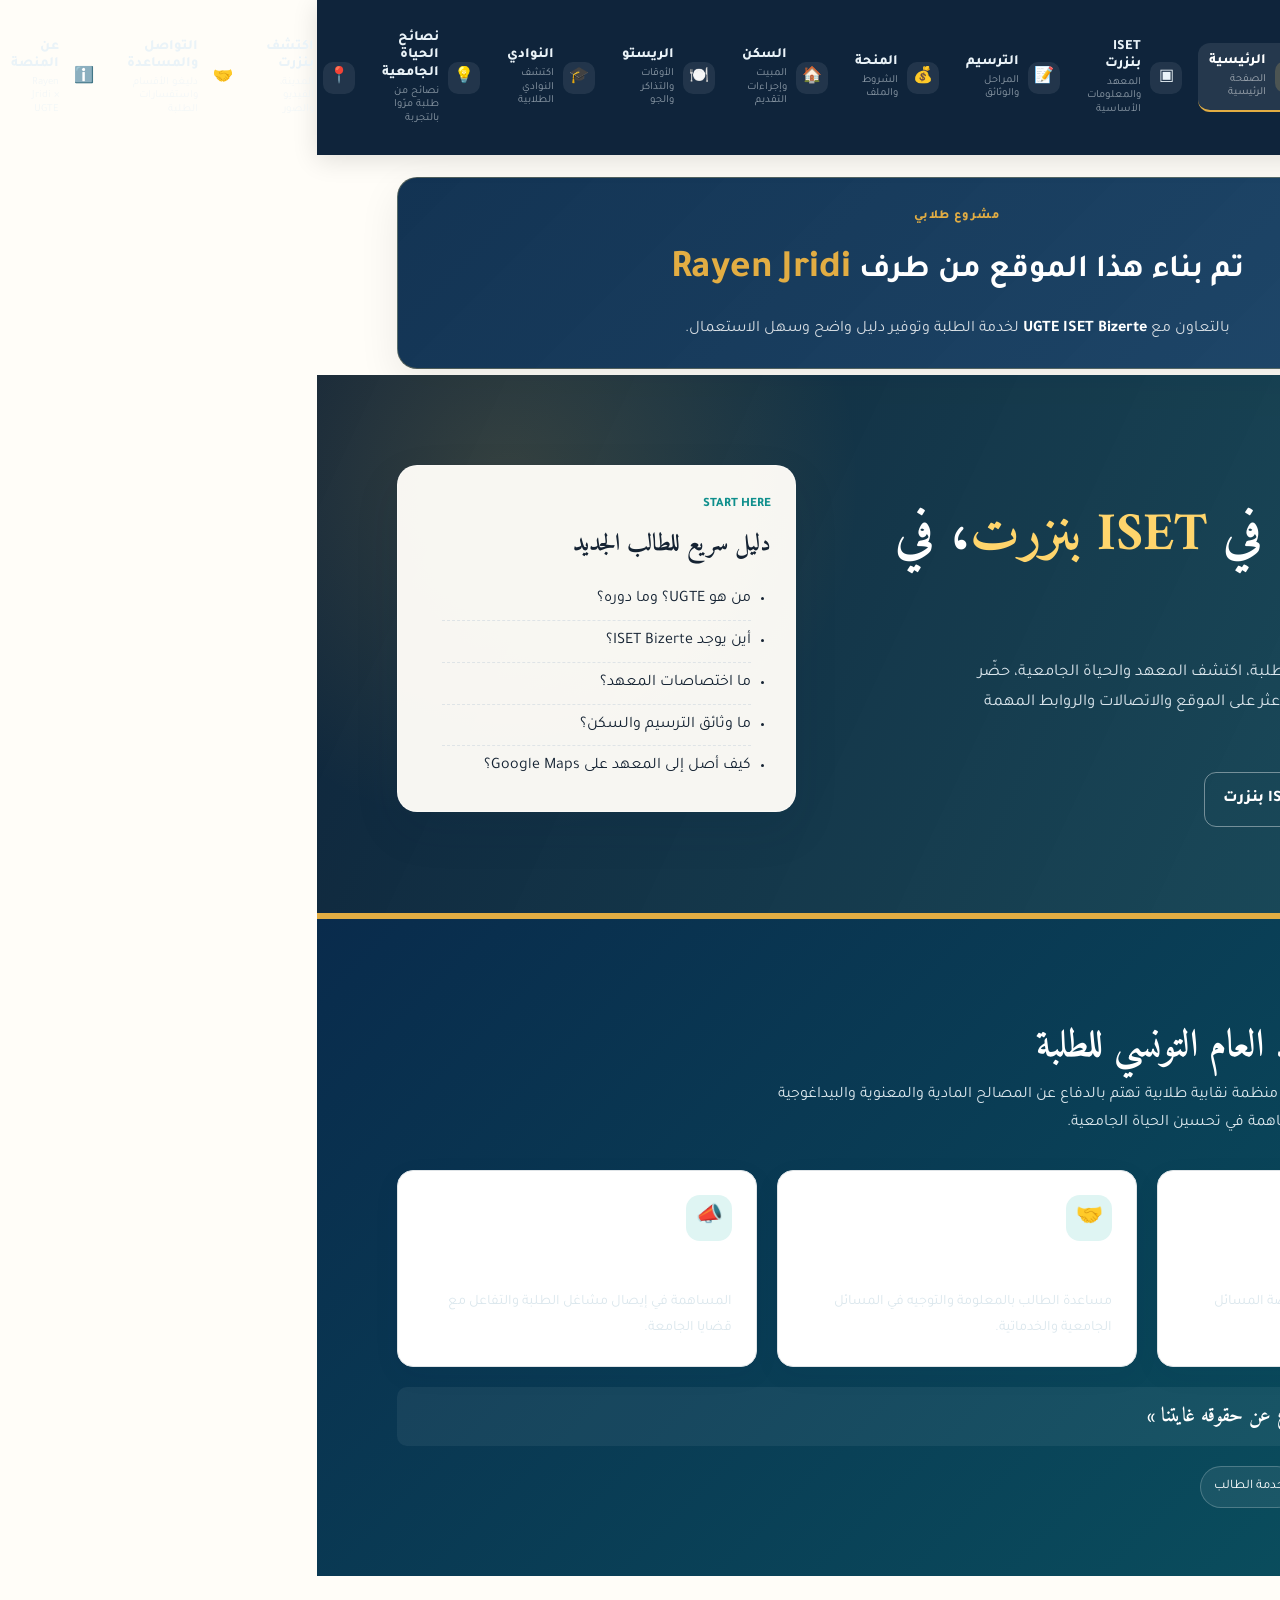
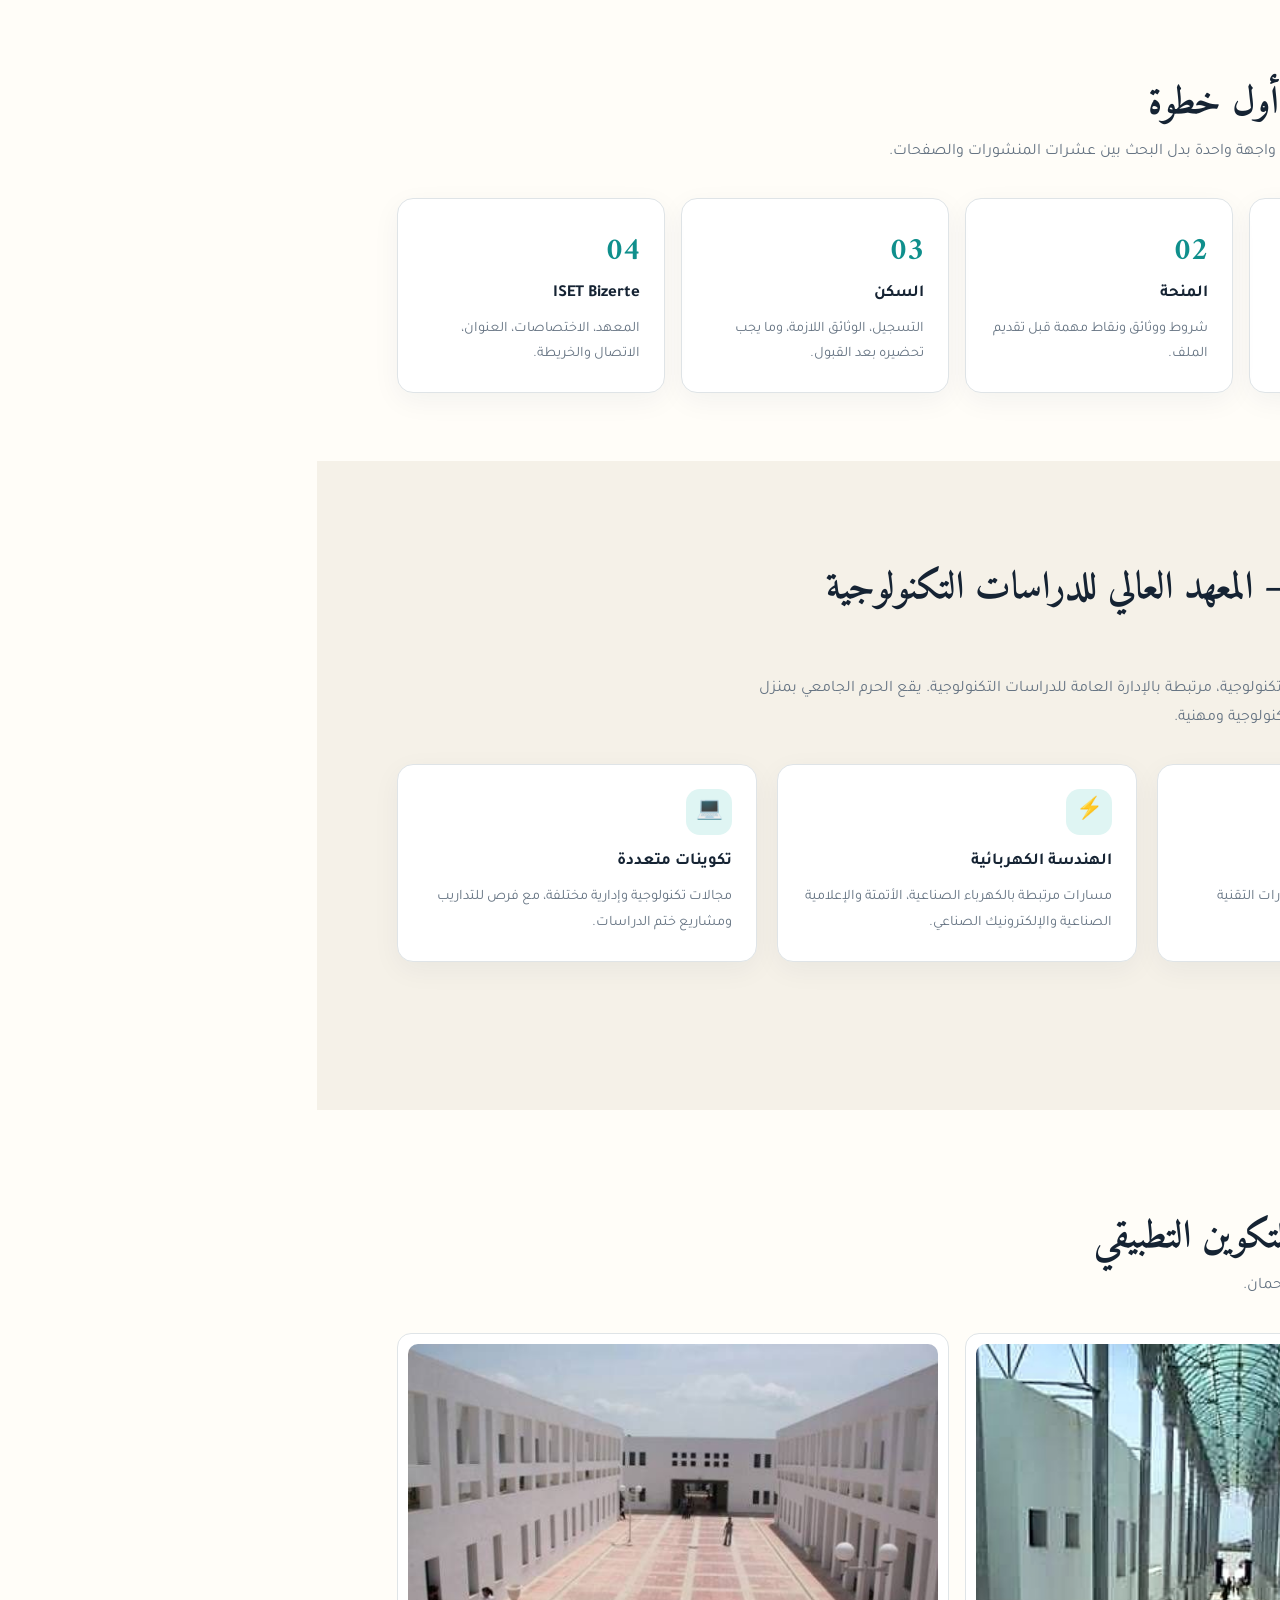
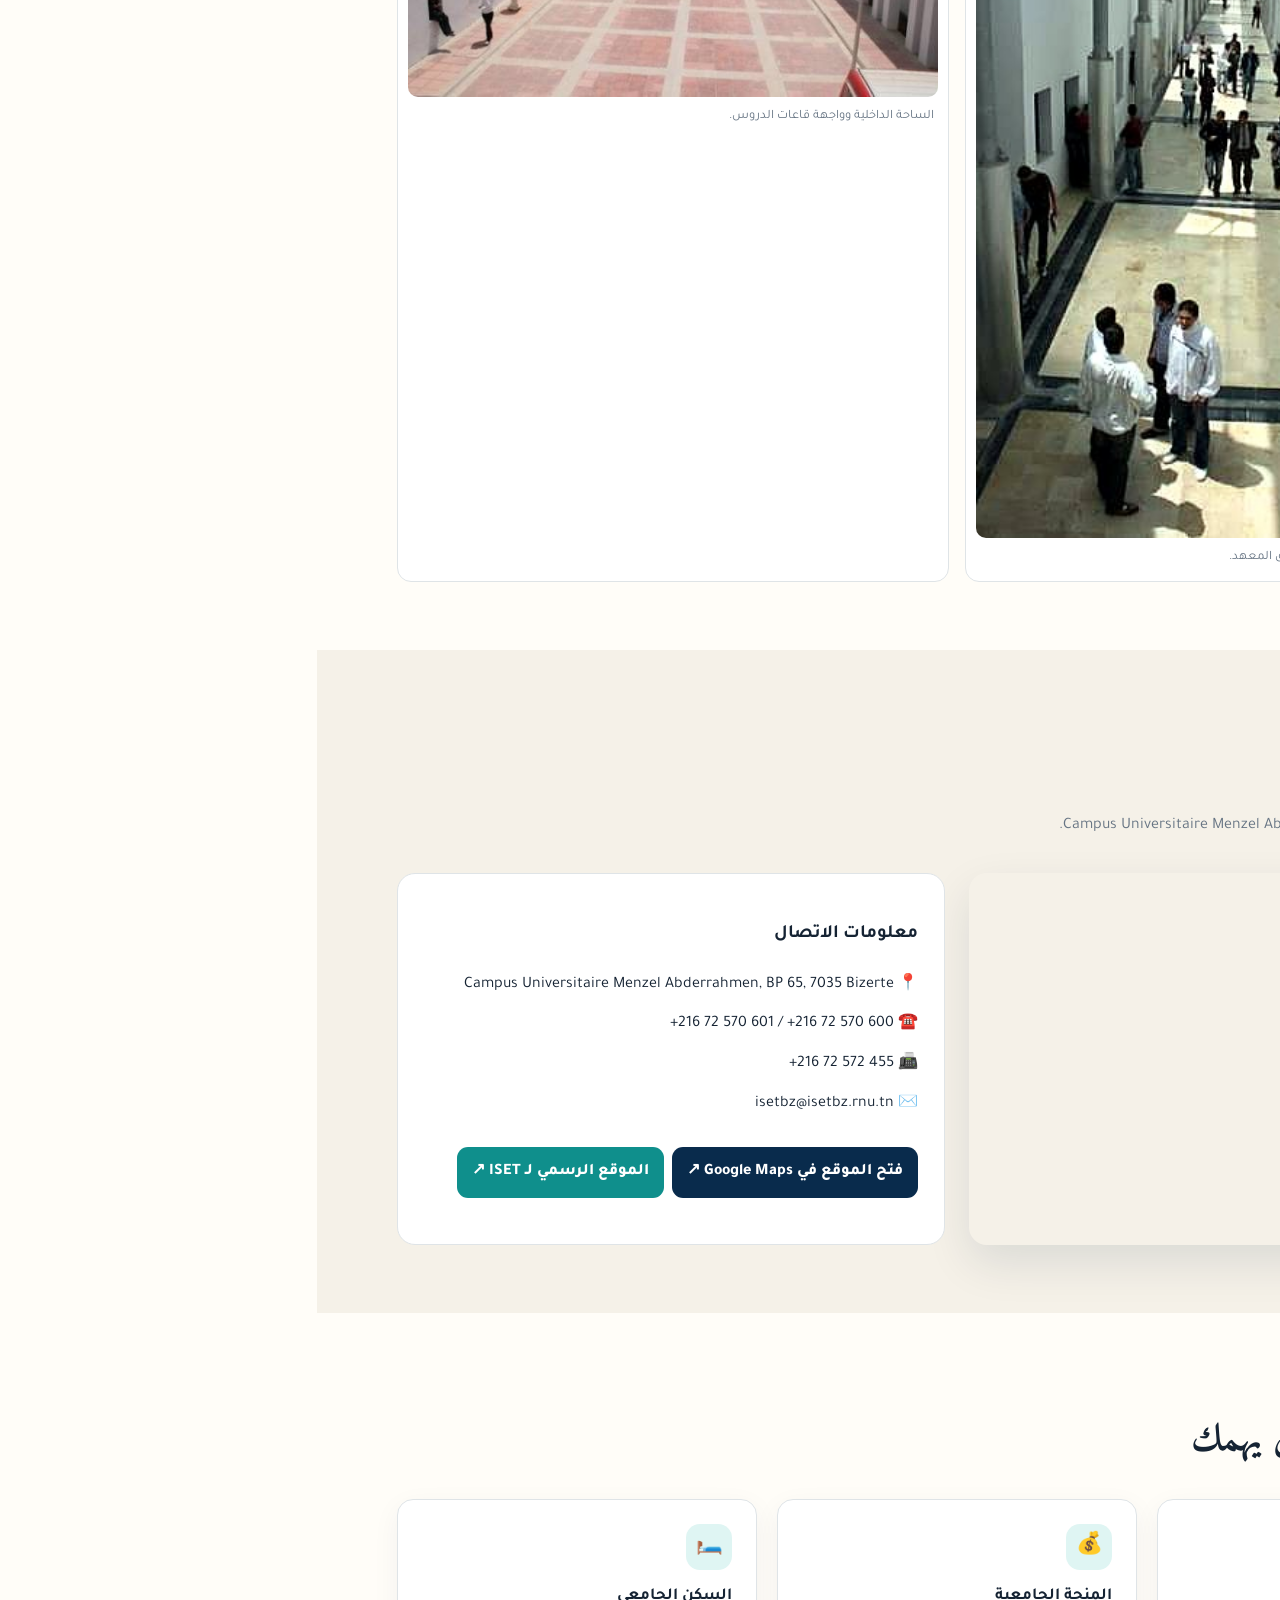
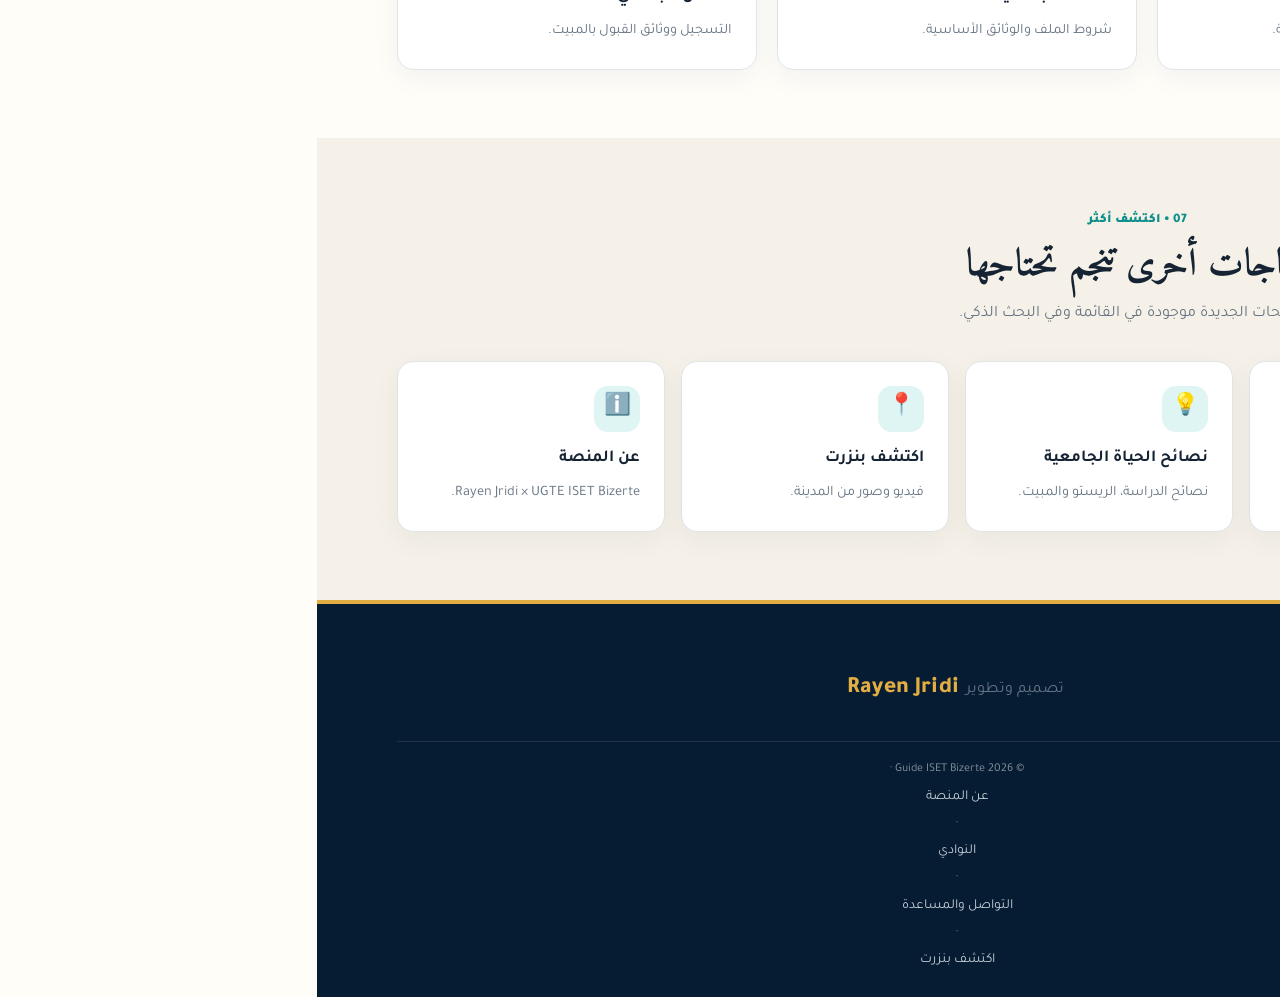
==== commit b22f6cc6: "Add files via upload" ====
--- a/index.html
+++ b/index.html
@@ -1,32 +1,26 @@
-<!doctype html><html lang="ar" dir="rtl"><head><meta charset="utf-8"><meta name="viewport" content="width=device-width,initial-scale=1"><title>UGTE ISET Bizerte | دليل الطالب</title><meta name="description" content="دليل طلابي شامل حول UGTE ISET Bizerte وISET بنزرت والترسيم والمنحة والسكن الجامعي."><meta name="theme-color" content="#092b4c"><meta property="og:type" content="website"><meta property="og:site_name" content="UGTE ISET Bizerte"><meta property="og:locale" content="ar_TN"><meta property="og:title" content="UGTE ISET Bizerte | دليل الطالب"><meta property="og:description" content="دليل طلابي شامل حول UGTE ISET Bizerte وISET بنزرت والترسيم والمنحة والسكن الجامعي."><meta property="og:image" content="https://rayenjridi.github.io/assets/img/ugte-emblem.png"><meta property="og:url" content="https://rayenjridi.github.io/"><meta name="twitter:card" content="summary"><meta name="twitter:title" content="UGTE ISET Bizerte | دليل الطالب"><meta name="twitter:description" content="دليل طلابي شامل حول UGTE ISET Bizerte وISET بنزرت والترسيم والمنحة والسكن الجامعي."><meta name="twitter:image" content="https://rayenjridi.github.io/assets/img/ugte-emblem.png"><link rel="icon" href="assets/img/ugte-emblem.png"><link rel="stylesheet" href="assets/css/style.css"></head><body data-page="home">
-<header class="site-header"><div class="wrap"><a class="brand" href="index.html"><img src="assets/img/ugte-emblem.png" alt="شعار UGTE"><span><strong>UGTE ISET Bizerte</strong><span>دليل ومرافقة الطالب</span></span></a><div class="site-tools"><button class="search-toggle" type="button" aria-label="بحث" title="البحث">⌕</button><button class="theme-toggle" type="button" aria-label="تبديل المظهر" title="الوضع الفاتح/الداكن">☀️</button></div><button class="nav-toggle" aria-label="القائمة">☰</button><nav class="main-nav" aria-label="التنقل الرئيسي"><div class="nav-heading"><span class="nav-heading-icon">☰</span><div><strong>دليل UGTE ISET Bizerte</strong><small>اختر القسم الذي تريد الوصول إليه</small></div></div><ul>
-<li><a href="index.html" data-page="home"><span class="nav-icon">⌂</span><span class="nav-copy"><b data-nav="home">الرئيسية</b><small>الصفحة الرئيسية</small></span><span class="nav-arrow">›</span></a></li>
-<li><a href="index.html#ugte"><span class="nav-icon">◎</span><span class="nav-copy"><b data-nav="about">من نحن؟</b><small>حول UGTE والدليل</small></span><span class="nav-arrow">›</span></a></li>
-<li><a href="iset.html" data-page="iset"><span class="nav-icon">▣</span><span class="nav-copy"><b data-nav="iset">ISET بنزرت</b><small>المعهد والمعلومات الأساسية</small></span><span class="nav-arrow">›</span></a></li>
-<li><a href="tarsim.html" data-page="tarsim"><span class="nav-icon">📝</span><span class="nav-copy"><b data-nav="registration">الترسيم</b><small>المراحل والوثائق</small></span><span class="nav-arrow">›</span></a></li>
-<li><a href="mancha.html" data-page="mancha"><span class="nav-icon">💰</span><span class="nav-copy"><b data-nav="scholarship">المنحة</b><small>الشروط والملف</small></span><span class="nav-arrow">›</span></a></li>
-<li><a href="sakan.html" data-page="sakan"><span class="nav-icon">🏠</span><span class="nav-copy"><b data-nav="housing">السكن</b><small>المبيت وإجراءات التقديم</small></span><span class="nav-arrow">›</span></a></li>
-<li><a href="resto.html" data-page="resto"><span class="nav-icon">🍽️</span><span class="nav-copy"><b data-nav="restaurant">الريستو</b><small>الأوقات والتذاكر</small></span><span class="nav-arrow">›</span></a></li>
-<li><a href="clubs.html" data-page="clubs"><span class="nav-icon">🎓</span><span class="nav-copy"><b data-nav="clubs">الأندية</b><small>الحياة الطلابية والأنشطة</small></span><span class="nav-arrow">›</span></a></li>
-<li><a href="about.html" data-page="about-platform"><span class="nav-icon">ℹ️</span><span class="nav-copy"><b data-nav="about-platform">عن المنصة</b><small>الهدف والتطوير والاتصال</small></span><span class="nav-arrow">›</span></a></li>
-</ul><div class="nav-footer"><select class="lang-select" aria-label="اللغة"><option value="ar">العربية</option><option value="fr">Français</option><option value="en">English</option></select></div></nav><div class="nav-backdrop" data-nav-close></div></div></header>
-<div class="search-overlay" id="site-search" aria-hidden="true">
-  <div class="search-backdrop" data-search-close></div>
-  <section class="search-panel" role="dialog" aria-modal="true" aria-labelledby="search-title">
-    <div class="search-top">
-      <div><span class="search-kicker">UGTE ISET Bizerte</span><h2 id="search-title" data-search-title>البحث في الدليل</h2></div>
-      <button class="search-close" type="button" data-search-close aria-label="إغلاق">×</button>
-    </div>
-    <div class="search-input-wrap"><span>⌕</span><input id="site-search-input" type="search" autocomplete="off" data-search-placeholder placeholder="ابحث عن الترسيم، المبيت، المنحة، الريستو..."/><kbd>ESC</kbd></div>
-    <div class="search-hints" id="search-hints"><button type="button" data-query="الترسيم">📝 الترسيم</button><button type="button" data-query="المبيت">🏠 المبيت</button><button type="button" data-query="المنحة">💰 المنحة</button><button type="button" data-query="الريستو">🍽️ الريستو</button></div>
-    <div class="search-results" id="search-results" aria-live="polite"></div>
-  </section>
-</div>
+<!DOCTYPE html>
+<html dir="rtl" lang="ar"><head><meta charset="utf-8"/><meta content="width=device-width,initial-scale=1" name="viewport"/><title>UGTE ISET Bizerte | دليل الطالب</title><meta content="دليل طلابي شامل حول UGTE ISET Bizerte وISET بنزرت والترسيم والمنحة والسكن الجامعي." name="description"/><meta content="#092b4c" name="theme-color"/><meta content="website" property="og:type"/><meta content="UGTE ISET Bizerte" property="og:site_name"/><meta content="ar_TN" property="og:locale"/><meta content="UGTE ISET Bizerte | دليل الطالب" property="og:title"/><meta content="دليل طلابي شامل حول UGTE ISET Bizerte وISET بنزرت والترسيم والمنحة والسكن الجامعي." property="og:description"/><meta content="https://rayenjridi.github.io/assets/img/ugte-emblem.png" property="og:image"/><meta content="https://rayenjridi.github.io/" property="og:url"/><meta content="summary" name="twitter:card"/><meta content="UGTE ISET Bizerte | دليل الطالب" name="twitter:title"/><meta content="دليل طلابي شامل حول UGTE ISET Bizerte وISET بنزرت والترسيم والمنحة والسكن الجامعي." name="twitter:description"/><meta content="https://rayenjridi.github.io/assets/img/ugte-emblem.png" name="twitter:image"/><link href="assets/img/ugte-emblem.png" rel="icon"/><link href="assets/css/style.css" rel="stylesheet"/></head><body data-page="home">
+<header class="site-header"><div class="wrap"><a class="brand" href="index.html"><img alt="شعار UGTE" src="assets/img/ugte-emblem.png"/><span><strong>UGTE ISET Bizerte</strong><span>دليل ومرافقة الطالب</span></span></a><div class="site-tools"><button aria-label="بحث" class="search-toggle" title="البحث" type="button">⌕</button><button aria-label="تبديل المظهر" class="theme-toggle" type="button">☀️</button></div><button aria-label="القائمة" class="nav-toggle">☰</button><nav aria-label="التنقل الرئيسي" class="main-nav"><div class="nav-heading"><span class="nav-heading-icon">☰</span><div><strong>دليل UGTE ISET Bizerte</strong><small>اختر القسم الذي تريد الوصول إليه</small></div></div><ul>
+<li><a data-page="home" href="index.html"><span class="nav-icon">⌂</span><span class="nav-copy"><b>الرئيسية</b><small>الصفحة الرئيسية</small></span><span class="nav-arrow">›</span></a></li>
+<li><a data-page="iset" href="iset.html"><span class="nav-icon">▣</span><span class="nav-copy"><b>ISET بنزرت</b><small>المعهد والمعلومات الأساسية</small></span><span class="nav-arrow">›</span></a></li>
+<li><a data-page="tarsim" href="tarsim.html"><span class="nav-icon">📝</span><span class="nav-copy"><b>الترسيم</b><small>المراحل والوثائق</small></span><span class="nav-arrow">›</span></a></li>
+<li><a data-page="mancha" href="mancha.html"><span class="nav-icon">💰</span><span class="nav-copy"><b>المنحة</b><small>الشروط والملف</small></span><span class="nav-arrow">›</span></a></li>
+<li><a data-page="sakan" href="sakan.html"><span class="nav-icon">🏠</span><span class="nav-copy"><b>السكن</b><small>المبيت وإجراءات التقديم</small></span><span class="nav-arrow">›</span></a></li>
+<li><a data-page="resto" href="resto.html"><span class="nav-icon">🍽️</span><span class="nav-copy"><b>الريستو</b><small>الأوقات والتذاكر والجو</small></span><span class="nav-arrow">›</span></a></li>
+<li><a data-page="clubs" href="clubs.html"><span class="nav-icon">🎓</span><span class="nav-copy"><b>النوادي</b><small>اكتشف النوادي الطلابية</small></span><span class="nav-arrow">›</span></a></li>
+<li><a data-page="tips" href="tips.html"><span class="nav-icon">💡</span><span class="nav-copy"><b>نصائح الحياة الجامعية</b><small>نصائح من طلبة مرّوا بالتجربة</small></span><span class="nav-arrow">›</span></a></li>
+<li><a data-page="bizerte" href="bizerte.html"><span class="nav-icon">📍</span><span class="nav-copy"><b>اكتشف بنزرت</b><small>المدينة، الفيديو والصور</small></span><span class="nav-arrow">›</span></a></li>
+<li><a data-page="contacts" href="contacts.html"><span class="nav-icon">🤝</span><span class="nav-copy"><b>التواصل والمساعدة</b><small>دليغو الأقسام واستفسارات الطلبة</small></span><span class="nav-arrow">›</span></a></li>
+<li><a data-page="about" href="about.html"><span class="nav-icon">ℹ️</span><span class="nav-copy"><b>عن المنصة</b><small>Rayen Jridi × UGTE</small></span><span class="nav-arrow">›</span></a></li>
+</ul><div class="nav-footer"><span>العربية</span><span>☀️ / 🌙</span></div></nav><div class="nav-backdrop" data-nav-close=""></div></div></header>
+<div aria-hidden="true" class="search-overlay" id="site-search"><div class="search-backdrop" data-search-close=""></div><section aria-labelledby="search-title" aria-modal="true" class="search-panel" role="dialog"><div class="search-top"><div><span class="search-kicker">UGTE ISET Bizerte</span><h2 data-search-title="" id="search-title">البحث في الدليل</h2></div><button aria-label="إغلاق" class="search-close" data-search-close="" type="button">×</button></div><div class="search-input-wrap"><span>⌕</span><input autocomplete="off" id="site-search-input" placeholder="ابحث عن الترسيم، النوادي، بنزرت، Rayen Jridi..." type="search"/><kbd>ESC</kbd></div><div class="search-hints" id="search-hints"><button data-query="الترسيم" type="button">📝 الترسيم</button><button data-query="المنحة" type="button">💰 المنحة</button><button data-query="الريستو" type="button">🍽️ الريستو</button><button data-query="النوادي" type="button">🎓 النوادي</button><button data-query="بنزرت" type="button">📍 بنزرت</button><button data-query="Rayen Jridi" type="button">👤 Rayen Jridi</button><button data-query="UGTE" type="button">🤝 UGTE</button></div><div aria-live="polite" class="search-results" id="search-results"></div></section></div>
+
+
 <section class="creator-hero"><div class="wrap"><div class="creator-hero-inner"><span class="creator-label">مشروع طلابي</span><h2>تم بناء هذا الموقع من طرف <strong>Rayen Jridi</strong></h2><p>بالتعاون مع <strong>UGTE ISET Bizerte</strong> لخدمة الطلبة وتوفير دليل واضح وسهل الاستعمال.</p></div></div></section><section class="hero"><div class="wrap"><div><span class="eyebrow">🎓 UGTE ISET Bizerte • دليل الطالب</span><h1>كل ما تحتاجه في <em>ISET بنزرت</em>، في مكان واحد</h1><p class="lead">تعرف على الاتحاد العام التونسي للطلبة، اكتشف المعهد والحياة الجامعية، حضّر ملفات الترسيم والمنحة والسكن، واعثر على الموقع والاتصالات والروابط المهمة بسرعة.</p><div class="actions"><a class="btn btn-gold" href="#ugte">اكتشف UGTE</a><a class="btn btn-light" href="iset.html">اكتشف ISET بنزرت</a></div></div><div class="hero-card"><span class="mini-title">START HERE</span><h3>دليل سريع للطالب الجديد</h3><ul><li>من هو UGTE؟ وما دوره؟</li><li>أين يوجد ISET Bizerte؟</li><li>ما اختصاصات المعهد؟</li><li>ما وثائق الترسيم والسكن؟</li><li>كيف أصل إلى المعهد على Google Maps؟</li></ul></div></div></section>
-<section id="ugte" class="about-ugte"><div class="wrap"><div class="section-head"><span class="kicker" style="color:#ffd56c">01 • من نحن؟</span><h2>UGTE — الاتحاد العام التونسي للطلبة</h2><p>الاتحاد العام التونسي للطلبة (UGTE) منظمة نقابية طلابية تهتم بالدفاع عن المصالح المادية والمعنوية والبيداغوجية للطلبة، ومرافقتهم وتأطيرهم والمساهمة في تحسين الحياة الجامعية.</p></div><div class="grid-3"><div class="card"><div class="icon">⚖️</div><h3>الدفاع عن الحقوق</h3><p>متابعة القضايا والحقوق الطلابية، خاصة المسائل المادية والاجتماعية والبيداغوجية.</p></div><div class="card"><div class="icon">🤝</div><h3>الإحاطة والمرافقة</h3><p>مساعدة الطالب بالمعلومة والتوجيه في المسائل الجامعية والخدماتية.</p></div><div class="card"><div class="icon">📣</div><h3>تمثيل صوت الطالب</h3><p>المساهمة في إيصال مشاغل الطلبة والتفاعل مع قضايا الجامعة.</p></div></div><div class="quote">« إرادة الطالب منطلقنا… والدفاع عن حقوقه غايتنا »</div><div class="pill-row"><span class="pill">وحدة</span><span class="pill">نضال</span><span class="pill">استقلالية</span><span class="pill">خدمة الطالب</span></div></div></section>
+<section class="about-ugte" id="ugte"><div class="wrap"><div class="section-head"><span class="kicker" style="color:#ffd56c">01 • من نحن؟</span><h2>UGTE — الاتحاد العام التونسي للطلبة</h2><p>الاتحاد العام التونسي للطلبة (UGTE) منظمة نقابية طلابية تهتم بالدفاع عن المصالح المادية والمعنوية والبيداغوجية للطلبة، ومرافقتهم وتأطيرهم والمساهمة في تحسين الحياة الجامعية.</p></div><div class="grid-3"><div class="card"><div class="icon">⚖️</div><h3>الدفاع عن الحقوق</h3><p>متابعة القضايا والحقوق الطلابية، خاصة المسائل المادية والاجتماعية والبيداغوجية.</p></div><div class="card"><div class="icon">🤝</div><h3>الإحاطة والمرافقة</h3><p>مساعدة الطالب بالمعلومة والتوجيه في المسائل الجامعية والخدماتية.</p></div><div class="card"><div class="icon">📣</div><h3>تمثيل صوت الطالب</h3><p>المساهمة في إيصال مشاغل الطلبة والتفاعل مع قضايا الجامعة.</p></div></div><div class="quote">« إرادة الطالب منطلقنا… والدفاع عن حقوقه غايتنا »</div><div class="pill-row"><span class="pill">وحدة</span><span class="pill">نضال</span><span class="pill">استقلالية</span><span class="pill">خدمة الطالب</span></div></div></section>
 <section><div class="wrap"><div class="section-head"><span class="kicker">02 • لماذا هذا الموقع؟</span><h2>مرافقة الطالب من أول خطوة</h2><p>الموقع يجمع المعلومات العملية في واجهة واحدة بدل البحث بين عشرات المنشورات والصفحات.</p></div><div class="grid-4"><div class="card"><div class="number">01</div><h3>الترسيم</h3><p>قائمة واضحة للوثائق للطلبة الجدد والقدامى.</p></div><div class="card"><div class="number">02</div><h3>المنحة</h3><p>شروط ووثائق ونقاط مهمة قبل تقديم الملف.</p></div><div class="card"><div class="number">03</div><h3>السكن</h3><p>التسجيل، الوثائق اللازمة، وما يجب تحضيره بعد القبول.</p></div><div class="card"><div class="number">04</div><h3>ISET Bizerte</h3><p>المعهد، الاختصاصات، العنوان، الاتصال والخريطة.</p></div></div></div></section>
-<section class="paper2"><div class="wrap"><div class="section-head"><span class="kicker">03 • لمحة عن المعهد</span><h2>ISET Bizerte — المعهد العالي للدراسات التكنولوجية ببنزرت</h2><p>مؤسسة عمومية ذات صبغة علمية وتكنولوجية، مرتبطة بالإدارة العامة للدراسات التكنولوجية. يقع الحرم الجامعي بمنزل عبد الرحمان ببنزرت، ويضم تكوينات تكنولوجية ومهنية.</p></div><div class="grid-3"><div class="card"><div class="icon">🏫</div><h3>مؤسسة عمومية</h3><p>تكوين جامعي تطبيقي موجه نحو المهارات التقنية والاندماج المهني.</p></div><div class="card"><div class="icon">⚡</div><h3>الهندسة الكهربائية</h3><p>مسارات مرتبطة بالكهرباء الصناعية، الأتمتة والإعلامية الصناعية والإلكترونيك الصناعي.</p></div><div class="card"><div class="icon">💻</div><h3>تكوينات متعددة</h3><p>مجالات تكنولوجية وإدارية مختلفة، مع فرص للتداريب ومشاريع ختم الدراسات.</p></div></div><div class="actions mt"><a class="btn btn-gold" style="background:var(--navy);color:#fff" href="iset.html">كل معلومات ISET ←</a></div></div></section>
-<section><div class="wrap"><div class="section-head"><span class="kicker">04 • لمحة عن الحرم الجامعي</span><h2>بيئة جامعية مجهزة للتكوين التطبيقي</h2><p>صور من الحرم الجامعي بمنزل عبد الرحمان.</p></div><div class="doc-gallery photo-gallery"><figure><img src="assets/img/campus-entrance.jpg" alt="مدخل المعهد العالي للدراسات التكنولوجية ببنزرت"></figure><figure><img src="assets/img/campus-walkway.jpg" alt="الممر المسقوف بالحرم الجامعي ISET بنزرت"></figure><figure><img src="assets/img/campus-walkway-empty.jpg" alt="الممر المسقوف بالحرم الجامعي ISET بنزرت"></figure></div></div></section>
-<section class="paper2"><div class="wrap"><div class="section-head"><span class="kicker">05 • الوصول والاتصال</span><h2>المعهد على الخريطة</h2><p>Campus Universitaire Menzel Abderrahmen, BP n°65 — 7035 Bizerte.</p></div><div class="quick-map"><div class="map-box"><iframe loading="lazy" src="https://www.google.com/maps?q=ISET%20Bizerte%20Menzel%20Abderrahmen&output=embed" title="Google Maps ISET Bizerte"></iframe></div><div class="contact-card"><h3>معلومات الاتصال</h3><div class="contact-list"><div>📍 Campus Universitaire Menzel Abderrahmen, BP 65, 7035 Bizerte</div><div>☎️ <span dir="ltr">+216 72 570 601 / +216 72 570 600</span></div><div>📠 <span dir="ltr">+216 72 572 455</span></div><div>✉️ <span dir="ltr">isetbz@isetbz.rnu.tn</span></div></div><a class="map-link" target="_blank" rel="noopener" href="https://www.google.com/maps/search/?api=1&query=ISET+Bizerte+Menzel+Abderrahmen">فتح الموقع في Google Maps ↗</a><a class="map-link" style="background:var(--teal);margin-right:8px" target="_blank" rel="noopener" href="https://isetbz.rnu.tn/">الموقع الرسمي لـ ISET ↗</a></div></div></div></section>
+<section class="paper2"><div class="wrap"><div class="section-head"><span class="kicker">03 • لمحة عن المعهد</span><h2>ISET Bizerte — المعهد العالي للدراسات التكنولوجية ببنزرت</h2><p>مؤسسة عمومية ذات صبغة علمية وتكنولوجية، مرتبطة بالإدارة العامة للدراسات التكنولوجية. يقع الحرم الجامعي بمنزل عبد الرحمان ببنزرت، ويضم تكوينات تكنولوجية ومهنية.</p></div><div class="grid-3"><div class="card"><div class="icon">🏫</div><h3>مؤسسة عمومية</h3><p>تكوين جامعي تطبيقي موجه نحو المهارات التقنية والاندماج المهني.</p></div><div class="card"><div class="icon">⚡</div><h3>الهندسة الكهربائية</h3><p>مسارات مرتبطة بالكهرباء الصناعية، الأتمتة والإعلامية الصناعية والإلكترونيك الصناعي.</p></div><div class="card"><div class="icon">💻</div><h3>تكوينات متعددة</h3><p>مجالات تكنولوجية وإدارية مختلفة، مع فرص للتداريب ومشاريع ختم الدراسات.</p></div></div><div class="actions mt"><a class="btn btn-gold" href="iset.html" style="background:var(--navy);color:#fff">كل معلومات ISET ←</a></div></div></section>
+<section><div class="wrap"><div class="section-head"><span class="kicker">04 • لمحة عن الحرم الجامعي</span><h2>بيئة جامعية مجهزة للتكوين التطبيقي</h2><p>صور من الحرم الجامعي بمنزل عبد الرحمان.</p></div><div class="doc-gallery"><figure><img alt="الممر المسقوف بالحرم الجامعي ISET بنزرت" src="assets/img/campus-walkway.jpg"/><figcaption>الممر المسقوف الرابط بين المبيتات ومرافق المعهد.</figcaption></figure><figure><img alt="الساحة الداخلية بمعهد ISET بنزرت" src="assets/img/campus-courtyard.jpg"/><figcaption>الساحة الداخلية وواجهة قاعات الدروس.</figcaption></figure></div></div></section>
+<section class="paper2"><div class="wrap"><div class="section-head"><span class="kicker">05 • الوصول والاتصال</span><h2>المعهد على الخريطة</h2><p>Campus Universitaire Menzel Abderrahmen, BP n°65 — 7035 Bizerte.</p></div><div class="quick-map"><div class="map-box"><iframe loading="lazy" src="https://www.google.com/maps?q=ISET%20Bizerte%20Menzel%20Abderrahmen&amp;output=embed" title="Google Maps ISET Bizerte"></iframe></div><div class="contact-card"><h3>معلومات الاتصال</h3><div class="contact-list"><div>📍 Campus Universitaire Menzel Abderrahmen, BP 65, 7035 Bizerte</div><div>☎️ <span dir="ltr">+216 72 570 601 / +216 72 570 600</span></div><div>📠 <span dir="ltr">+216 72 572 455</span></div><div>✉️ <span dir="ltr">isetbz@isetbz.rnu.tn</span></div></div><a class="map-link" href="https://www.google.com/maps/search/?api=1&amp;query=ISET+Bizerte+Menzel+Abderrahmen" rel="noopener" target="_blank">فتح الموقع في Google Maps ↗</a><a class="map-link" href="https://isetbz.rnu.tn/" rel="noopener" style="background:var(--teal);margin-right:8px" target="_blank">الموقع الرسمي لـ ISET ↗</a></div></div></div></section>
 <section><div class="wrap"><div class="section-head"><span class="kicker">06 • أهم المسارات</span><h2>ابدأ من الملف الذي يهمك</h2></div><div class="grid-3"><a class="card" href="tarsim.html"><div class="icon">📄</div><h3>الترسيم الجامعي</h3><p>قائمة الوثائق + صور الوثيقة التوضيحية.</p></a><a class="card" href="mancha.html"><div class="icon">💰</div><h3>المنحة الجامعية</h3><p>شروط الملف والوثائق الأساسية.</p></a><a class="card" href="sakan.html"><div class="icon">🛏️</div><h3>السكن الجامعي</h3><p>التسجيل ووثائق القبول بالمبيت.</p></a></div></div></section>
-<footer class="site-footer"><div class="wrap footer-grid"><div><h4>UGTE ISET Bizerte</h4><p>دليل طلابي إعلامي لمساعدة الطلبة. المعلومات الإدارية المتغيرة يجب تأكيدها دائمًا من الجهة الرسمية.</p><div class="social-row"><a href="https://www.facebook.com/profile.php?id=61572120703921" target="_blank" rel="noopener">f</a><a href="https://instagram.com/ugte_iset_bizerte_" target="_blank" rel="noopener">◎</a></div></div><div><h4>روابط</h4><a href="iset.html">ISET بنزرت</a><a href="tarsim.html">الترسيم</a><a href="mancha.html">المنحة</a><a href="sakan.html">السكن</a></div><div><h4>تنبيه</h4><p class="small">هذا الموقع ليس بديلاً عن إدارة المعهد أو ديوان الخدمات الجامعية.</p></div></div><div class="creator-credit"><span>تصميم وتطوير</span> <strong>Rayen Jridi</strong></div><div class="wrap footer-bottom">© 2026 Guide ISET Bizerte · <a href="https://www.facebook.com/profile.php?id=61572120703921" target="_blank" rel="noopener" style="color:var(--gold)">عندك اقتراح أو تصحيح؟ راسلنا ↗</a></div></footer><script src="assets/js/main.js?v=5"></script></body></html>
+<section class="paper2"><div class="wrap"><div class="section-head center"><span class="kicker">07 • اكتشف أكثر</span><h2>حاجات أخرى تنجم تحتاجها</h2><p>الصفحات الجديدة موجودة في القائمة وفي البحث الذكي.</p></div><div class="grid-4"><a class="card" href="clubs.html"><div class="icon">🎓</div><h3>النوادي</h3><p>لمحة على كل نادي + أكثر تفاصيل.</p></a><a class="card" href="tips.html"><div class="icon">💡</div><h3>نصائح الحياة الجامعية</h3><p>نصائح الدراسة، الريستو والمبيت.</p></a><a class="card" href="bizerte.html"><div class="icon">📍</div><h3>اكتشف بنزرت</h3><p>فيديو وصور من المدينة.</p></a><a class="card" href="about.html"><div class="icon">ℹ️</div><h3>عن المنصة</h3><p>Rayen Jridi × UGTE ISET Bizerte.</p></a></div></div></section><footer class="site-footer"><div class="creator-credit"><span>تصميم وتطوير</span> <strong>Rayen Jridi</strong></div><div class="wrap footer-bottom">© 2026 Guide ISET Bizerte · <a href="about.html">عن المنصة</a> · <a href="clubs.html">النوادي</a> · <a href="contacts.html">التواصل والمساعدة</a> · <a href="bizerte.html">اكتشف بنزرت</a></div></footer><script src="assets/js/main.js?v=5"></script></body></html>
--- a/assets/css/style.css
+++ b/assets/css/style.css
@@ -7,7 +7,8 @@
 .photo-grid{display:grid;grid-template-columns:1.4fr .8fr .8fr;gap:14px}.photo-card{position:relative;overflow:hidden;border-radius:18px;min-height:210px;background:#ddd}.photo-card:first-child{min-height:440px;grid-row:span 2}.photo-card img{width:100%;height:100%;object-fit:cover}.photo-card figcaption{position:absolute;bottom:0;right:0;left:0;padding:30px 16px 13px;color:#fff;background:linear-gradient(transparent,rgba(0,0,0,.78));font-weight:700}.photo-credit{font-size:.72rem;color:var(--muted);margin-top:9px}
 .quick-map{display:grid;grid-template-columns:1fr 1fr;gap:24px;align-items:stretch}.map-box{min-height:360px;border:0;border-radius:18px;overflow:hidden;box-shadow:var(--shadow)}.map-box iframe{width:100%;height:100%;min-height:360px;border:0}.contact-card{background:#fff;border:1px solid var(--line);border-radius:18px;padding:26px}.contact-list{display:grid;gap:11px;margin:18px 0}.contact-list a{color:var(--teal);font-weight:700}.map-link{display:inline-flex;margin-top:10px;background:var(--navy);color:#fff;padding:11px 15px;border-radius:11px;font-weight:800}
 .notice{display:flex;gap:12px;align-items:flex-start;background:var(--gold2);border-right:5px solid var(--gold);padding:17px 19px;border-radius:12px;margin:22px 0;color:#57420f}.notice.danger{background:#fde9e6;border-right-color:var(--red);color:#6a211c}.notice strong{display:block}.page-hero{background:linear-gradient(120deg,var(--navy2),var(--navy));color:#fff;padding:48px 0;border-bottom:5px solid var(--gold)}.page-hero h1{font:700 clamp(1.8rem,4vw,2.7rem)/1.35 Amiri;margin:5px 0}.page-hero p{color:#d7e1e8;max-width:70ch}.breadcrumb{font-size:.8rem;color:#cbd9e1}.breadcrumb a{color:#ffe08b}.folder{background:#fff;border:1px solid var(--line);border-radius:16px;overflow:hidden;box-shadow:var(--shadow)}.folder-tabs{display:flex;background:var(--paper2);border-bottom:1px solid var(--line)}.folder-tabs button{border:0;background:transparent;padding:15px 19px;font:700 .9rem Tajawal;cursor:pointer;color:var(--muted)}.folder-tabs button.active{background:#fff;color:var(--navy);border-bottom:3px solid var(--teal)}.folder-body{padding:25px}.pane{display:none}.pane.active{display:block}.doc-list{display:grid}.doc-item{display:flex;gap:12px;padding:13px 0;border-bottom:1px solid var(--line)}.doc-item:last-child{border-bottom:0}.check{width:22px;height:22px;min-width:22px;border:2px solid var(--teal);border-radius:6px;margin-top:2px}.txt strong{display:block}.txt span{display:block;color:var(--muted);font-size:.82rem}.criteria-list{display:grid;gap:10px;padding:0;list-style:none}.criteria-list li{background:#fff;border:1px solid var(--line);border-right:4px solid var(--gold);padding:13px 15px;border-radius:10px}.criteria-list li:before{content:'✓';color:var(--teal);font-weight:900;margin-left:9px}.info-table{width:100%;border-collapse:collapse;background:#fff;border:1px solid var(--line);border-radius:14px;overflow:hidden}.info-table td{padding:13px 14px;border-bottom:1px solid var(--line);vertical-align:top}.info-table tr:last-child td{border-bottom:0}.info-table td:first-child{font-weight:800;color:var(--navy);width:35%}.link-pill{display:inline-block;background:var(--teal2);border:1px solid #9ad9d4;color:var(--navy);padding:7px 12px;border-radius:999px;font-weight:800}
-.doc-gallery{display:grid;grid-template-columns:repeat(2,1fr);gap:16px}.doc-gallery figure{margin:0;background:#fff;border:1px solid var(--line);border-radius:14px;padding:10px}.doc-gallery img{width:100%;border-radius:10px}.doc-gallery figcaption{font-size:.8rem;color:var(--muted);padding:8px 4px 2px}.dept-card{background:#fff;border:1px solid var(--line);border-top:4px solid var(--teal);border-radius:14px;padding:22px}.dept-card h3{margin-top:0}.dept-card p{color:var(--muted);font-size:.9rem}
+.doc-gallery{display:grid;grid-template-columns:repeat(2,1fr);gap:16px}.doc-gallery figure{margin:0;background:#fff;border:1px solid var(--line);border-radius:14px;padding:10px}.doc-gallery img{width:100%;border-radius:10px}
+.photo-gallery img{width:100%;height:280px;object-fit:cover;border-radius:10px}.doc-gallery figcaption{font-size:.8rem;color:var(--muted);padding:8px 4px 2px}.dept-card{background:#fff;border:1px solid var(--line);border-top:4px solid var(--teal);border-radius:14px;padding:22px}.dept-card h3{margin-top:0}.dept-card p{color:var(--muted);font-size:.9rem}
 .time-card-row{display:grid;grid-template-columns:1fr 1fr;gap:16px;margin-bottom:6px}
 .time-card{background:#fff;border:1px solid var(--line);border-radius:14px;padding:18px;text-align:center}
 .time-card .label{font-weight:700;color:var(--ink);margin-bottom:6px}
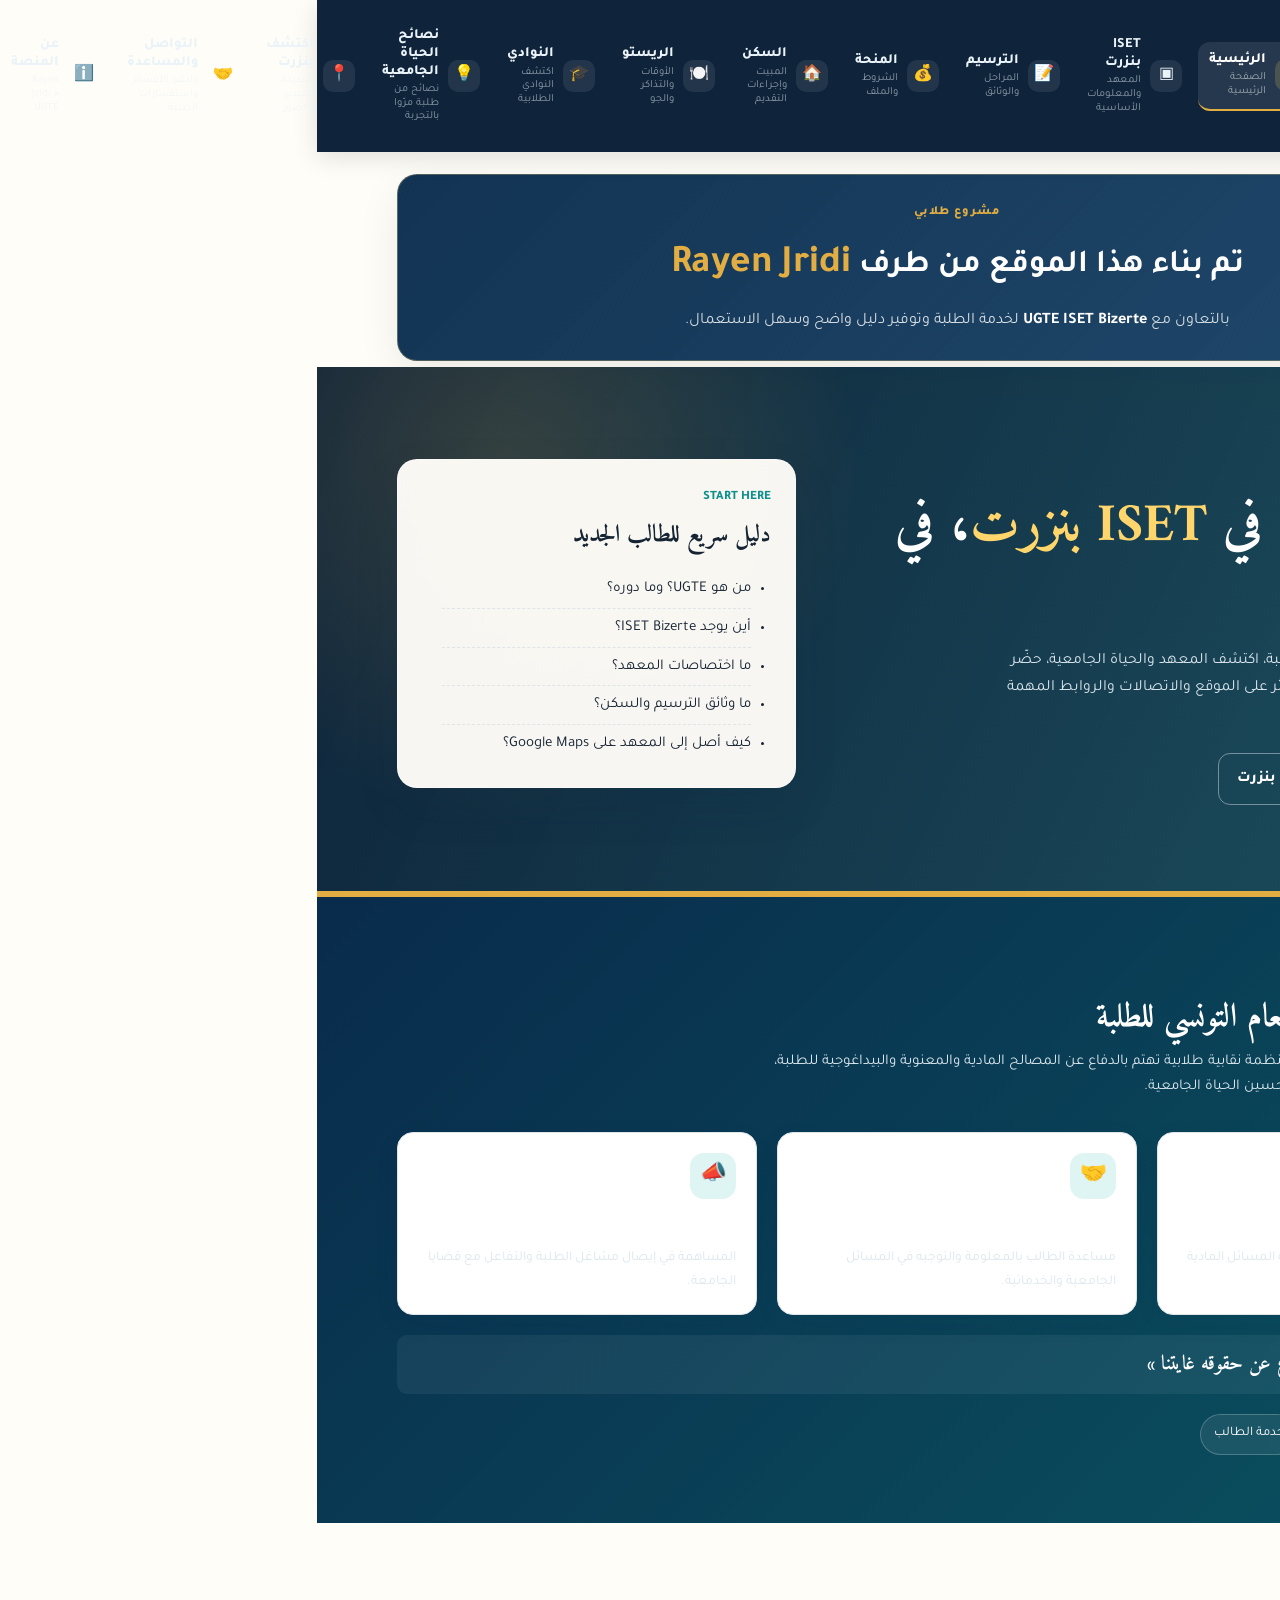
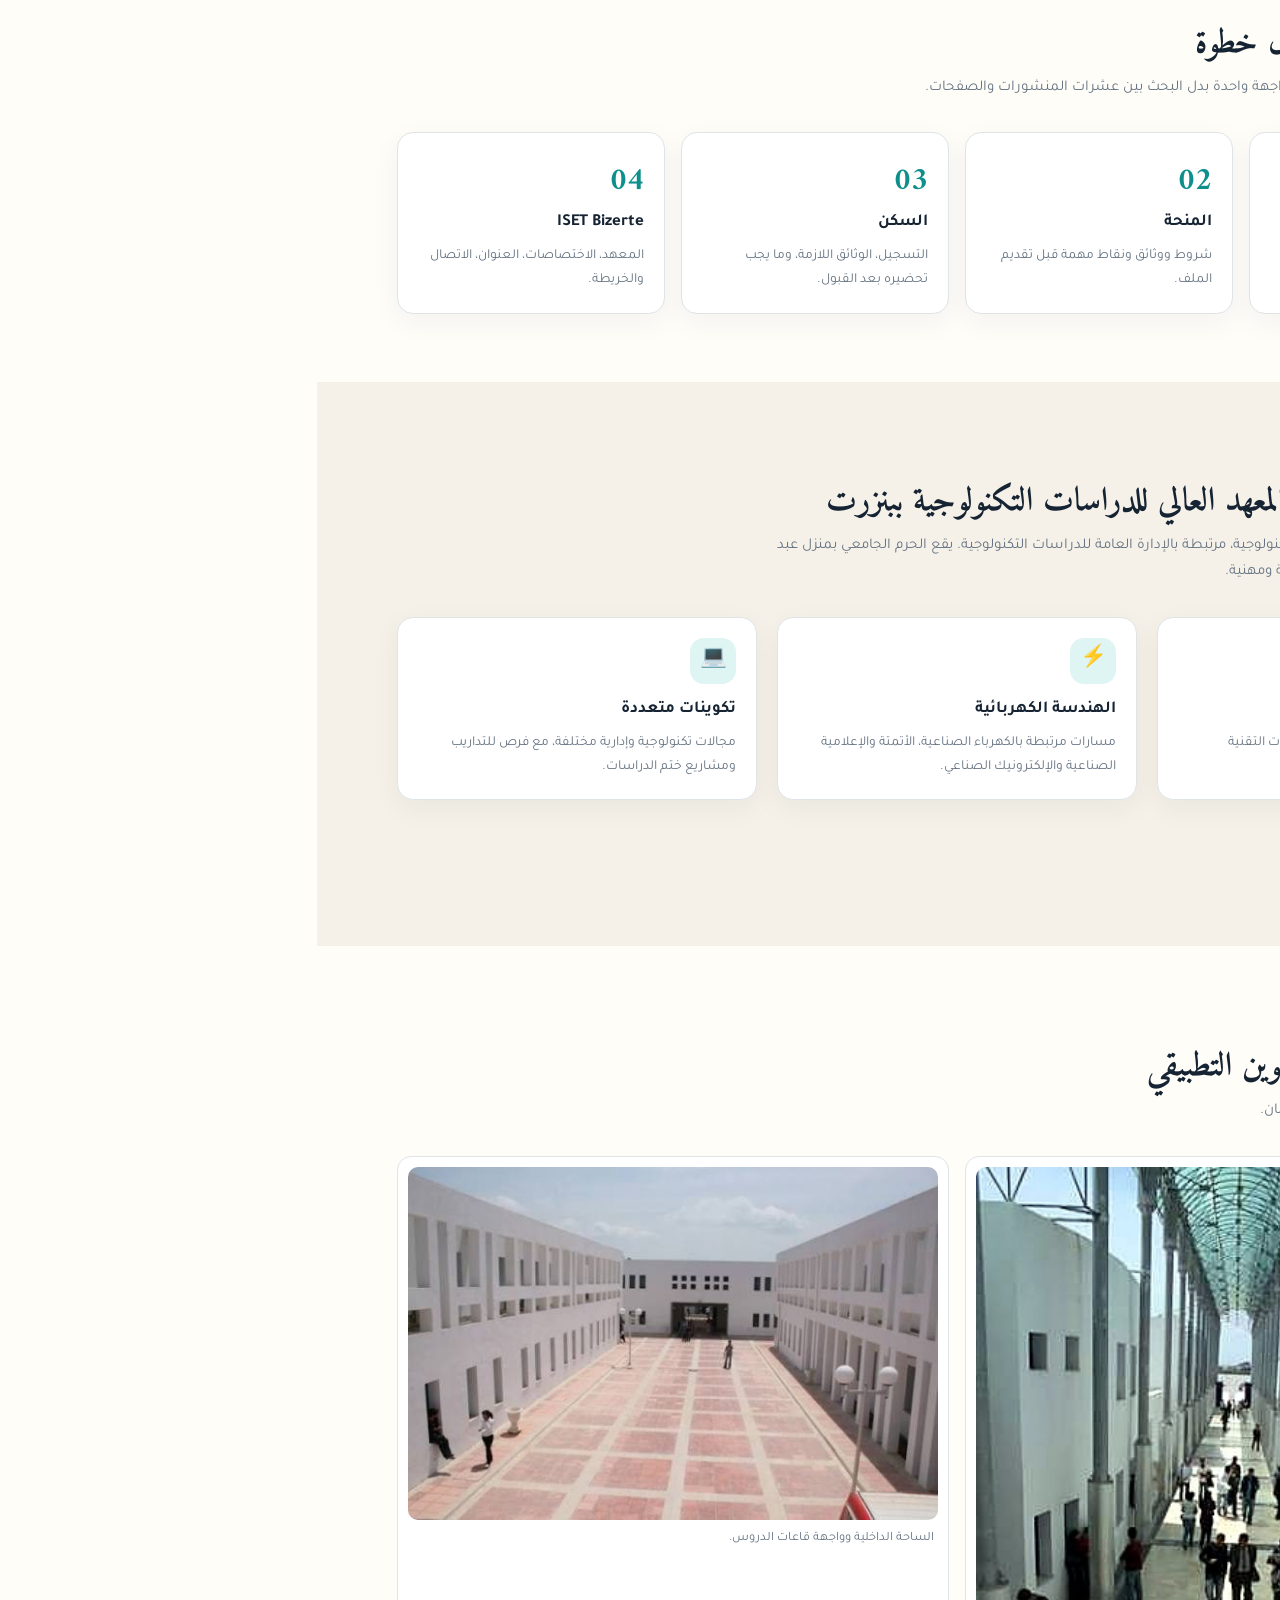
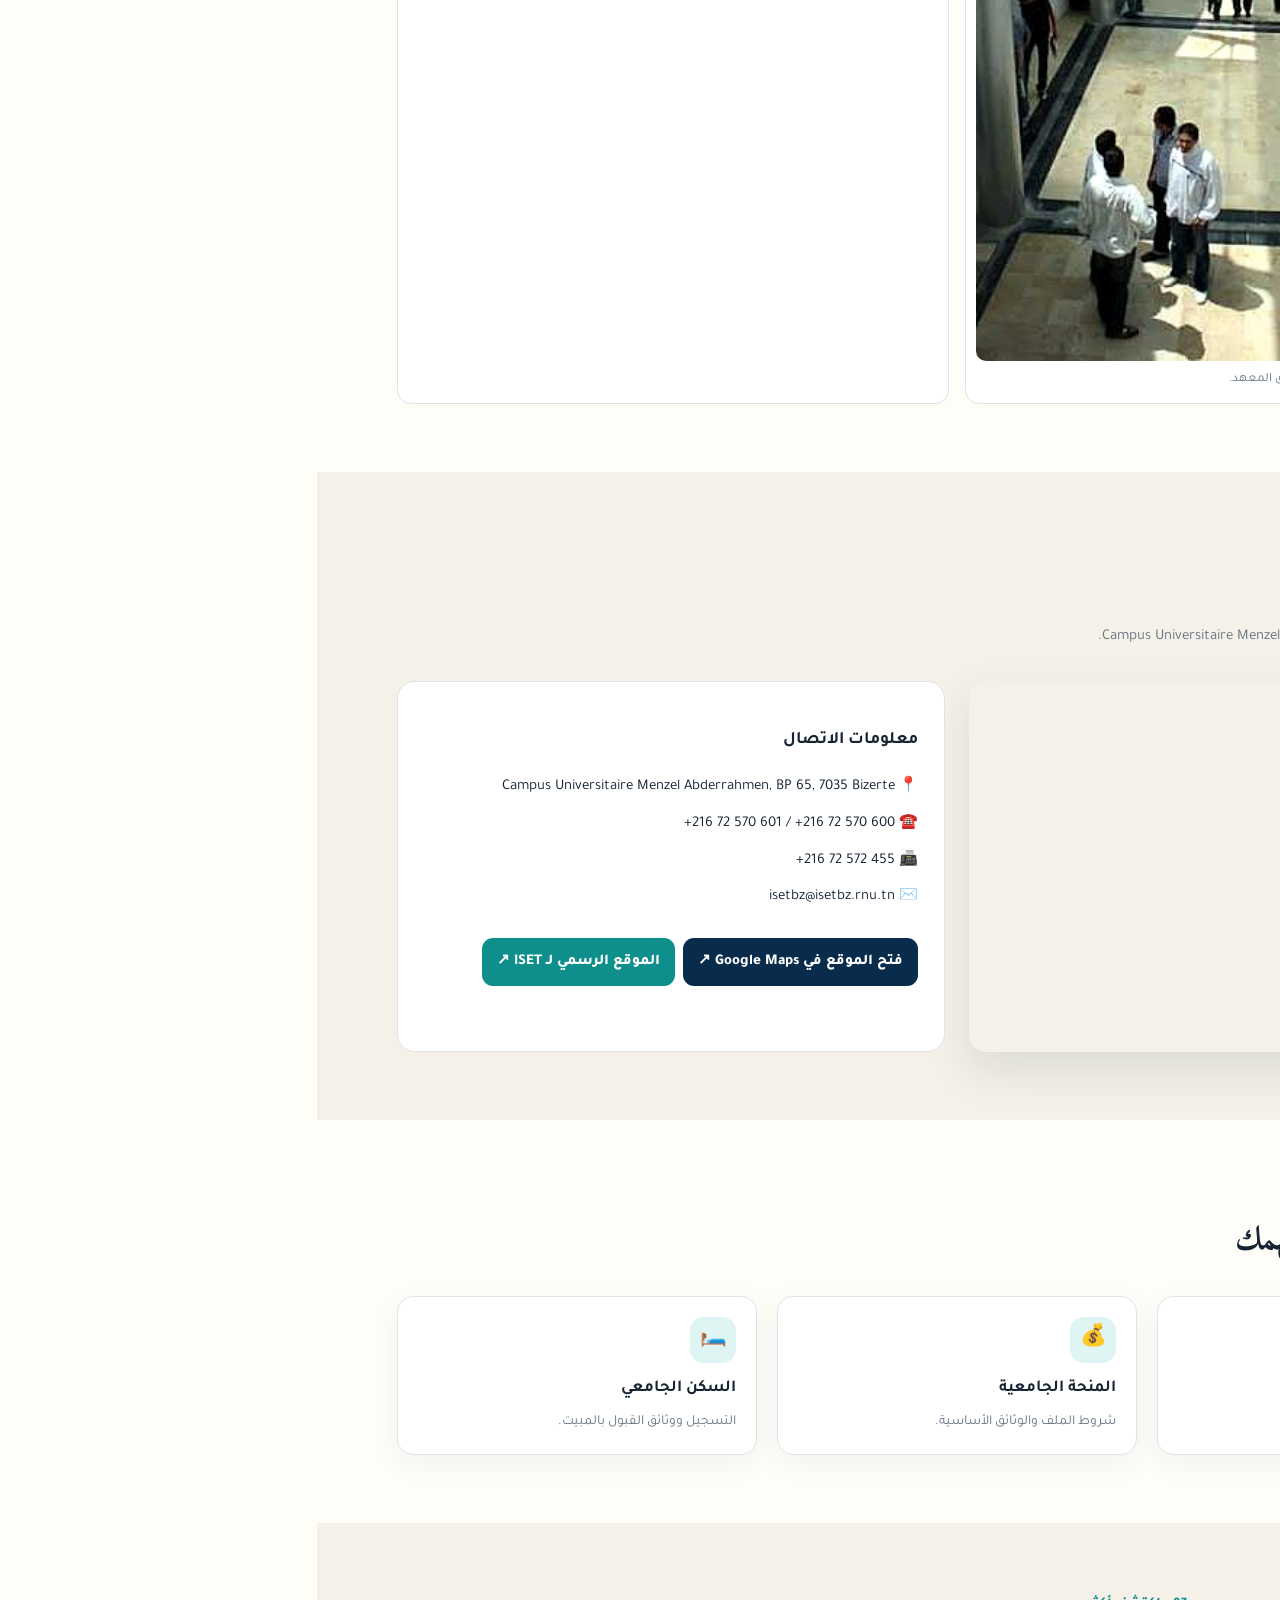
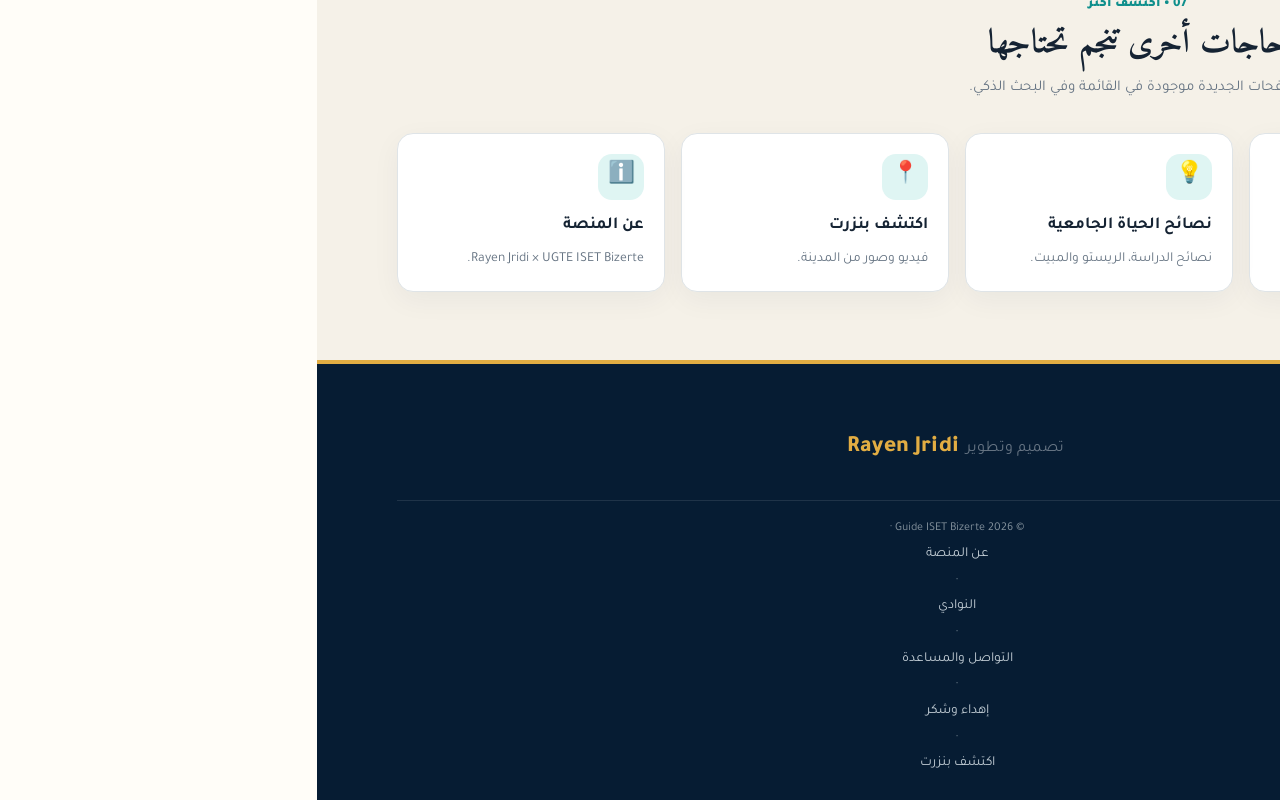
==== commit 46b7162f: "Add files via upload" ====
--- a/index.html
+++ b/index.html
@@ -23,4 +23,4 @@
 <section><div class="wrap"><div class="section-head"><span class="kicker">04 • لمحة عن الحرم الجامعي</span><h2>بيئة جامعية مجهزة للتكوين التطبيقي</h2><p>صور من الحرم الجامعي بمنزل عبد الرحمان.</p></div><div class="doc-gallery"><figure><img alt="الممر المسقوف بالحرم الجامعي ISET بنزرت" src="assets/img/campus-walkway.jpg"/><figcaption>الممر المسقوف الرابط بين المبيتات ومرافق المعهد.</figcaption></figure><figure><img alt="الساحة الداخلية بمعهد ISET بنزرت" src="assets/img/campus-courtyard.jpg"/><figcaption>الساحة الداخلية وواجهة قاعات الدروس.</figcaption></figure></div></div></section>
 <section class="paper2"><div class="wrap"><div class="section-head"><span class="kicker">05 • الوصول والاتصال</span><h2>المعهد على الخريطة</h2><p>Campus Universitaire Menzel Abderrahmen, BP n°65 — 7035 Bizerte.</p></div><div class="quick-map"><div class="map-box"><iframe loading="lazy" src="https://www.google.com/maps?q=ISET%20Bizerte%20Menzel%20Abderrahmen&amp;output=embed" title="Google Maps ISET Bizerte"></iframe></div><div class="contact-card"><h3>معلومات الاتصال</h3><div class="contact-list"><div>📍 Campus Universitaire Menzel Abderrahmen, BP 65, 7035 Bizerte</div><div>☎️ <span dir="ltr">+216 72 570 601 / +216 72 570 600</span></div><div>📠 <span dir="ltr">+216 72 572 455</span></div><div>✉️ <span dir="ltr">isetbz@isetbz.rnu.tn</span></div></div><a class="map-link" href="https://www.google.com/maps/search/?api=1&amp;query=ISET+Bizerte+Menzel+Abderrahmen" rel="noopener" target="_blank">فتح الموقع في Google Maps ↗</a><a class="map-link" href="https://isetbz.rnu.tn/" rel="noopener" style="background:var(--teal);margin-right:8px" target="_blank">الموقع الرسمي لـ ISET ↗</a></div></div></div></section>
 <section><div class="wrap"><div class="section-head"><span class="kicker">06 • أهم المسارات</span><h2>ابدأ من الملف الذي يهمك</h2></div><div class="grid-3"><a class="card" href="tarsim.html"><div class="icon">📄</div><h3>الترسيم الجامعي</h3><p>قائمة الوثائق + صور الوثيقة التوضيحية.</p></a><a class="card" href="mancha.html"><div class="icon">💰</div><h3>المنحة الجامعية</h3><p>شروط الملف والوثائق الأساسية.</p></a><a class="card" href="sakan.html"><div class="icon">🛏️</div><h3>السكن الجامعي</h3><p>التسجيل ووثائق القبول بالمبيت.</p></a></div></div></section>
-<section class="paper2"><div class="wrap"><div class="section-head center"><span class="kicker">07 • اكتشف أكثر</span><h2>حاجات أخرى تنجم تحتاجها</h2><p>الصفحات الجديدة موجودة في القائمة وفي البحث الذكي.</p></div><div class="grid-4"><a class="card" href="clubs.html"><div class="icon">🎓</div><h3>النوادي</h3><p>لمحة على كل نادي + أكثر تفاصيل.</p></a><a class="card" href="tips.html"><div class="icon">💡</div><h3>نصائح الحياة الجامعية</h3><p>نصائح الدراسة، الريستو والمبيت.</p></a><a class="card" href="bizerte.html"><div class="icon">📍</div><h3>اكتشف بنزرت</h3><p>فيديو وصور من المدينة.</p></a><a class="card" href="about.html"><div class="icon">ℹ️</div><h3>عن المنصة</h3><p>Rayen Jridi × UGTE ISET Bizerte.</p></a></div></div></section><footer class="site-footer"><div class="creator-credit"><span>تصميم وتطوير</span> <strong>Rayen Jridi</strong></div><div class="wrap footer-bottom">© 2026 Guide ISET Bizerte · <a href="about.html">عن المنصة</a> · <a href="clubs.html">النوادي</a> · <a href="contacts.html">التواصل والمساعدة</a> · <a href="bizerte.html">اكتشف بنزرت</a></div></footer><script src="assets/js/main.js?v=5"></script></body></html>
+<section class="paper2"><div class="wrap"><div class="section-head center"><span class="kicker">07 • اكتشف أكثر</span><h2>حاجات أخرى تنجم تحتاجها</h2><p>الصفحات الجديدة موجودة في القائمة وفي البحث الذكي.</p></div><div class="grid-4"><a class="card" href="clubs.html"><div class="icon">🎓</div><h3>النوادي</h3><p>لمحة على كل نادي + أكثر تفاصيل.</p></a><a class="card" href="tips.html"><div class="icon">💡</div><h3>نصائح الحياة الجامعية</h3><p>نصائح الدراسة، الريستو والمبيت.</p></a><a class="card" href="bizerte.html"><div class="icon">📍</div><h3>اكتشف بنزرت</h3><p>فيديو وصور من المدينة.</p></a><a class="card" href="about.html"><div class="icon">ℹ️</div><h3>عن المنصة</h3><p>Rayen Jridi × UGTE ISET Bizerte.</p></a></div></div></section><footer class="site-footer"><div class="creator-credit"><span>تصميم وتطوير</span> <strong>Rayen Jridi</strong></div><div class="wrap footer-bottom">© 2026 Guide ISET Bizerte · <a href="about.html">عن المنصة</a> · <a href="clubs.html">النوادي</a> · <a href="contacts.html">التواصل والمساعدة</a> · <a href="dedication.html">إهداء وشكر</a> · <a href="bizerte.html">اكتشف بنزرت</a></div></footer><script src="assets/js/main.js?v=17"></script></body></html>
--- a/assets/css/style.css
+++ b/assets/css/style.css
@@ -7,8 +7,7 @@
 .photo-grid{display:grid;grid-template-columns:1.4fr .8fr .8fr;gap:14px}.photo-card{position:relative;overflow:hidden;border-radius:18px;min-height:210px;background:#ddd}.photo-card:first-child{min-height:440px;grid-row:span 2}.photo-card img{width:100%;height:100%;object-fit:cover}.photo-card figcaption{position:absolute;bottom:0;right:0;left:0;padding:30px 16px 13px;color:#fff;background:linear-gradient(transparent,rgba(0,0,0,.78));font-weight:700}.photo-credit{font-size:.72rem;color:var(--muted);margin-top:9px}
 .quick-map{display:grid;grid-template-columns:1fr 1fr;gap:24px;align-items:stretch}.map-box{min-height:360px;border:0;border-radius:18px;overflow:hidden;box-shadow:var(--shadow)}.map-box iframe{width:100%;height:100%;min-height:360px;border:0}.contact-card{background:#fff;border:1px solid var(--line);border-radius:18px;padding:26px}.contact-list{display:grid;gap:11px;margin:18px 0}.contact-list a{color:var(--teal);font-weight:700}.map-link{display:inline-flex;margin-top:10px;background:var(--navy);color:#fff;padding:11px 15px;border-radius:11px;font-weight:800}
 .notice{display:flex;gap:12px;align-items:flex-start;background:var(--gold2);border-right:5px solid var(--gold);padding:17px 19px;border-radius:12px;margin:22px 0;color:#57420f}.notice.danger{background:#fde9e6;border-right-color:var(--red);color:#6a211c}.notice strong{display:block}.page-hero{background:linear-gradient(120deg,var(--navy2),var(--navy));color:#fff;padding:48px 0;border-bottom:5px solid var(--gold)}.page-hero h1{font:700 clamp(1.8rem,4vw,2.7rem)/1.35 Amiri;margin:5px 0}.page-hero p{color:#d7e1e8;max-width:70ch}.breadcrumb{font-size:.8rem;color:#cbd9e1}.breadcrumb a{color:#ffe08b}.folder{background:#fff;border:1px solid var(--line);border-radius:16px;overflow:hidden;box-shadow:var(--shadow)}.folder-tabs{display:flex;background:var(--paper2);border-bottom:1px solid var(--line)}.folder-tabs button{border:0;background:transparent;padding:15px 19px;font:700 .9rem Tajawal;cursor:pointer;color:var(--muted)}.folder-tabs button.active{background:#fff;color:var(--navy);border-bottom:3px solid var(--teal)}.folder-body{padding:25px}.pane{display:none}.pane.active{display:block}.doc-list{display:grid}.doc-item{display:flex;gap:12px;padding:13px 0;border-bottom:1px solid var(--line)}.doc-item:last-child{border-bottom:0}.check{width:22px;height:22px;min-width:22px;border:2px solid var(--teal);border-radius:6px;margin-top:2px}.txt strong{display:block}.txt span{display:block;color:var(--muted);font-size:.82rem}.criteria-list{display:grid;gap:10px;padding:0;list-style:none}.criteria-list li{background:#fff;border:1px solid var(--line);border-right:4px solid var(--gold);padding:13px 15px;border-radius:10px}.criteria-list li:before{content:'✓';color:var(--teal);font-weight:900;margin-left:9px}.info-table{width:100%;border-collapse:collapse;background:#fff;border:1px solid var(--line);border-radius:14px;overflow:hidden}.info-table td{padding:13px 14px;border-bottom:1px solid var(--line);vertical-align:top}.info-table tr:last-child td{border-bottom:0}.info-table td:first-child{font-weight:800;color:var(--navy);width:35%}.link-pill{display:inline-block;background:var(--teal2);border:1px solid #9ad9d4;color:var(--navy);padding:7px 12px;border-radius:999px;font-weight:800}
-.doc-gallery{display:grid;grid-template-columns:repeat(2,1fr);gap:16px}.doc-gallery figure{margin:0;background:#fff;border:1px solid var(--line);border-radius:14px;padding:10px}.doc-gallery img{width:100%;border-radius:10px}
-.photo-gallery img{width:100%;height:280px;object-fit:cover;border-radius:10px}.doc-gallery figcaption{font-size:.8rem;color:var(--muted);padding:8px 4px 2px}.dept-card{background:#fff;border:1px solid var(--line);border-top:4px solid var(--teal);border-radius:14px;padding:22px}.dept-card h3{margin-top:0}.dept-card p{color:var(--muted);font-size:.9rem}
+.doc-gallery{display:grid;grid-template-columns:repeat(2,1fr);gap:16px}.doc-gallery figure{margin:0;background:#fff;border:1px solid var(--line);border-radius:14px;padding:10px}.doc-gallery img{width:100%;border-radius:10px}.doc-gallery figcaption{font-size:.8rem;color:var(--muted);padding:8px 4px 2px}.dept-card{background:#fff;border:1px solid var(--line);border-top:4px solid var(--teal);border-radius:14px;padding:22px}.dept-card h3{margin-top:0}.dept-card p{color:var(--muted);font-size:.9rem}
 .time-card-row{display:grid;grid-template-columns:1fr 1fr;gap:16px;margin-bottom:6px}
 .time-card{background:#fff;border:1px solid var(--line);border-radius:14px;padding:18px;text-align:center}
 .time-card .label{font-weight:700;color:var(--ink);margin-bottom:6px}
@@ -156,7 +155,22 @@
 /* Creator identity */
 .creator-hero{padding:22px 0 6px}.creator-hero-inner{border:1px solid rgba(255,213,108,.25);background:linear-gradient(135deg,rgba(9,43,76,.96),rgba(13,58,96,.92));border-radius:20px;padding:24px 28px;box-shadow:0 14px 40px rgba(0,0,0,.08);text-align:center}.creator-hero .creator-label{display:inline-block;font-size:.78rem;font-weight:800;letter-spacing:.08em;color:var(--gold);margin-bottom:8px}.creator-hero h2{margin:0;color:#fff;font-size:clamp(1.3rem,3vw,2rem)}.creator-hero h2 strong{font-size:1.22em;color:var(--gold)}.creator-hero p{margin:9px 0 0;color:rgba(255,255,255,.82);font-size:1rem}.creator-hero p strong{color:#fff}.creator-credit{font-size:1rem!important}.creator-credit strong{font-size:1.45rem!important;color:var(--gold)!important}
 
-/* ===== V15 CLUBS + ABOUT PLATFORM ===== */
-.clubs-hero,.about-platform-hero{position:relative;overflow:hidden;padding:76px 0 84px;background:radial-gradient(circle at 12% 20%,rgba(44,190,181,.18),transparent 30%),linear-gradient(135deg,#061a2c 0%,#0b3652 58%,#0a5d5c 100%);color:#fff}.clubs-hero:after{content:'🎓';position:absolute;left:-45px;bottom:-75px;font-size:230px;opacity:.045;transform:rotate(-12deg)}.clubs-hero-grid{display:grid;grid-template-columns:1.25fr .75fr;gap:48px;align-items:center;position:relative;z-index:1}.clubs-hero h1,.about-platform-hero h1{font-size:clamp(2.4rem,5vw,4.7rem);line-height:1.05;margin:14px 0}.clubs-hero h1 em,.about-platform-hero h1 em{font-style:normal;color:#ffd56c}.clubs-hero .lead,.about-platform-hero .lead{max-width:760px;color:#d8e8ed}.clubs-hero-card{padding:30px;border:1px solid rgba(255,255,255,.15);border-radius:24px;background:rgba(255,255,255,.09);backdrop-filter:blur(16px);box-shadow:0 24px 70px rgba(0,0,0,.2)}.clubs-hero-card>span{font-size:3rem}.clubs-hero-card strong{display:block;font-size:1.45rem;margin:12px 0 8px}.clubs-hero-card p{color:#c8d9df}.clubs-grid{display:grid;grid-template-columns:repeat(2,1fr);gap:22px}.club-card{position:relative;padding:28px;border:1px solid var(--line);border-radius:22px;background:var(--surface);box-shadow:var(--shadow);overflow:hidden;transition:transform .2s,box-shadow .2s}.club-card:hover{transform:translateY(-5px);box-shadow:0 20px 48px rgba(8,35,53,.12)}.club-card:before{content:'';position:absolute;inset:0 0 auto;height:4px;background:linear-gradient(90deg,#0f8f8c,#d6a83d)}.club-icon{width:58px;height:58px;display:grid;place-items:center;border-radius:17px;background:var(--paper2);font-size:1.8rem;margin-bottom:15px}.club-tag{display:inline-flex;padding:6px 10px;border-radius:999px;background:rgba(15,143,140,.09);color:#087a77;font-size:.75rem;font-weight:800;margin-bottom:10px}.club-card h3{font-size:1.5rem;margin:2px 0 3px;color:var(--navy)}.club-card h4{font-size:.92rem;color:var(--muted);margin:0 0 12px;font-weight:700}.club-card>p{color:var(--muted);line-height:1.75}.club-card ul{margin:14px 0 0;padding-right:20px;color:var(--ink)}.club-card li{margin:9px 0;line-height:1.65}.club-goal{display:flex;gap:10px;align-items:flex-start;margin-top:18px;padding:14px;border-radius:15px;background:var(--paper2);border:1px solid var(--line)}.club-goal strong{color:var(--navy);white-space:nowrap}.club-goal span{color:var(--muted);line-height:1.65}.club-note{display:flex;gap:18px;align-items:flex-start;padding:28px;border:1px solid var(--line);border-radius:22px;background:var(--surface);box-shadow:var(--shadow)}.club-note-icon{font-size:2rem}.club-note h2{margin:0 0 8px;color:var(--navy)}.club-note p{margin:0;color:var(--muted);line-height:1.8}.about-platform-hero{padding-bottom:70px}.about-purpose{display:grid;grid-template-columns:1.1fr .9fr;gap:24px}.purpose-main,.purpose-points>div,.developer-card,.ugte-contact-card{border:1px solid var(--line);border-radius:22px;background:var(--surface);box-shadow:var(--shadow)}.purpose-main{padding:30px}.big-icon{font-size:2.8rem;margin-bottom:10px}.purpose-main p{line-height:1.9;color:var(--muted);margin:10px 0}.purpose-main strong{color:var(--navy)}.purpose-points{display:grid;gap:14px}.purpose-points>div{padding:20px;display:grid;grid-template-columns:45px 1fr;column-gap:12px;align-items:start}.purpose-points span{grid-row:1 / span 2;width:42px;height:42px;border-radius:13px;background:var(--navy);color:#fff;display:grid;place-items:center;font-weight:800}.purpose-points strong{color:var(--navy);margin-top:2px}.purpose-points p{grid-column:2;margin:4px 0 0;color:var(--muted);line-height:1.6}.developer-card,.ugte-contact-card{padding:30px;display:flex;gap:22px;align-items:center}.developer-avatar,.ugte-mark{width:76px;height:76px;flex:none;border-radius:22px;display:grid;place-items:center;background:linear-gradient(135deg,#0f8f8c,#092b4c);color:#fff;font-weight:900;font-size:1.35rem;box-shadow:0 12px 30px rgba(9,43,76,.16)}.developer-label{font-size:.76rem;color:#0f8f8c;font-weight:800}.developer-card h3,.ugte-contact-card h3{font-size:1.7rem;margin:4px 0 7px;color:var(--navy)}.developer-card p,.ugte-contact-card p{color:var(--muted);line-height:1.75;margin:0}.contact-links{display:flex;flex-wrap:wrap;gap:9px;margin-top:16px}.contact-links a{display:inline-flex;align-items:center;padding:9px 13px;border-radius:12px;border:1px solid var(--line);background:var(--paper2);color:var(--navy);font-weight:800;text-decoration:none;transition:.2s}.contact-links a:hover{background:var(--navy);color:#fff;transform:translateY(-1px)}html[data-theme="dark"] .club-card,html[data-theme="dark"] .purpose-main,html[data-theme="dark"] .purpose-points>div,html[data-theme="dark"] .developer-card,html[data-theme="dark"] .ugte-contact-card,html[data-theme="dark"] .club-note{background:#101d2b;color:#edf4f8;border-color:#26394a}html[data-theme="dark"] .club-card h3,html[data-theme="dark"] .club-card h4,html[data-theme="dark"] .club-goal strong,html[data-theme="dark"] .club-note h2,html[data-theme="dark"] .purpose-main strong,html[data-theme="dark"] .purpose-points strong,html[data-theme="dark"] .developer-card h3,html[data-theme="dark"] .ugte-contact-card h3,html[data-theme="dark"] .contact-links a{color:#fff}html[data-theme="dark"] .club-icon,html[data-theme="dark"] .club-goal,html[data-theme="dark"] .contact-links a{background:#0f1c29;border-color:#26394a}html[data-theme="dark"] .club-card li{color:#dbe6ed}
-@media(max-width:900px){.clubs-hero-grid,.about-purpose{grid-template-columns:1fr}.clubs-grid{grid-template-columns:1fr}.club-note{flex-direction:column}.developer-card,.ugte-contact-card{align-items:flex-start}}
-@media(max-width:620px){.clubs-hero,.about-platform-hero{padding:50px 0 58px}.clubs-hero h1,.about-platform-hero h1{font-size:2.55rem}.clubs-hero-card,.club-card,.purpose-main,.developer-card,.ugte-contact-card{padding:23px}.purpose-points>div{grid-template-columns:40px 1fr}.developer-card,.ugte-contact-card{flex-direction:column}.contact-links a{width:100%;justify-content:center}}
+/* V15: compact typography + new guide sections */
+body{font-size:15px;line-height:1.72}.lead{font-size:.98rem}.section-head h2{font-size:clamp(1.45rem,2.6vw,2.1rem)}.card{padding:20px}.card p{font-size:.86rem}.page-hero{padding:40px 0}.page-hero h1{font-size:clamp(1.65rem,3.5vw,2.45rem)}
+.club-grid{display:grid;grid-template-columns:repeat(3,1fr);gap:18px}.club-card{position:relative;background:var(--surface);border:1px solid var(--line);border-radius:18px;padding:18px;box-shadow:0 10px 30px rgba(15,45,70,.06);display:flex;flex-direction:column;min-height:100%}.club-logo{height:110px;border-radius:14px;background:#f5f7f9;border:1px solid var(--line);display:grid;place-items:center;padding:12px;margin-bottom:14px;overflow:hidden}.club-logo img{max-height:86px;max-width:92%;object-fit:contain}.club-logo.placeholder{background:linear-gradient(135deg,#092b4c,#0b6666);color:#fff;font:800 1.7rem Amiri;letter-spacing:.06em}.club-card h3{margin:0 0 5px;font-size:1.05rem}.club-type{display:inline-flex;align-self:flex-start;padding:4px 9px;border-radius:999px;background:var(--teal2);color:var(--teal);font-size:.72rem;font-weight:800;margin-bottom:9px}.club-card p{margin:0;color:var(--muted);font-size:.84rem}.club-card details{margin-top:14px;border-top:1px solid var(--line);padding-top:12px}.club-card summary{cursor:pointer;list-style:none;color:var(--teal);font-weight:900;font-size:.84rem}.club-card summary::-webkit-details-marker{display:none}.club-card summary:before{content:'+';display:inline-grid;place-items:center;width:22px;height:22px;border-radius:7px;background:var(--teal2);margin-left:7px}.club-card details[open] summary:before{content:'−'}.club-detail-list{margin:10px 0 0;padding:0 18px 0 0;color:var(--muted);font-size:.83rem}.club-detail-list li{margin:7px 0}.club-goal{margin-top:10px;padding:10px 12px;border-radius:11px;background:var(--paper2);font-size:.82rem}.club-goal strong{color:var(--navy)}
+.social-links{display:grid;grid-template-columns:repeat(4,1fr);gap:10px;margin-top:16px}.social-link{display:flex;align-items:center;gap:8px;padding:10px 11px;border:1px solid var(--line);border-radius:12px;background:var(--surface);font-size:.78rem;font-weight:800;color:var(--ink)}.social-link:hover{border-color:var(--teal);transform:translateY(-1px)}.social-icon{width:28px;height:28px;border-radius:8px;display:grid;place-items:center;background:var(--navy);color:#fff;font-weight:900;flex:none}.about-person{display:grid;grid-template-columns:1fr 1fr;gap:20px}.about-panel{padding:24px;border:1px solid var(--line);border-radius:18px;background:var(--surface);box-shadow:0 10px 30px rgba(15,45,70,.05)}.about-panel h3{margin-top:0}.about-panel p{color:var(--muted);font-size:.9rem}.about-note{padding:15px 17px;border-right:4px solid var(--gold);background:var(--paper2);border-radius:12px;color:var(--muted);font-size:.84rem}
+.tip-category{margin-bottom:38px}.tip-category-head{display:flex;align-items:center;gap:12px;margin-bottom:14px}.tip-category-head .tip-logo{width:42px;height:42px;border-radius:12px;display:grid;place-items:center;background:var(--teal2);font-size:1.3rem}.tip-list{display:grid;gap:9px}.tip-list article{background:var(--surface);border:1px solid var(--line);border-radius:13px;padding:13px 15px;color:var(--muted);font-size:.88rem}.tip-list article strong{color:var(--ink)}
+.video-frame{position:relative;width:100%;aspect-ratio:16/9;border-radius:18px;overflow:hidden;background:#07111c;box-shadow:var(--shadow)}.video-frame iframe{width:100%;height:100%;border:0}.bizerte-gallery{display:grid;grid-template-columns:repeat(3,1fr);gap:12px}.bizerte-gallery img{width:100%;height:280px;object-fit:cover;border-radius:15px;box-shadow:0 8px 24px rgba(0,0,0,.08)}.bizerte-gallery img:nth-child(2),.bizerte-gallery img:nth-child(5){height:340px}.bizerte-intro{font-size:.96rem;color:var(--muted);max-width:900px}.search-hints{display:flex;flex-wrap:wrap;gap:7px;margin:12px 0 16px}.search-hints button{border:1px solid var(--line);background:var(--surface);color:var(--ink);padding:7px 10px;border-radius:999px;font:700 .76rem Tajawal;cursor:pointer}.search-hints button:hover{border-color:var(--teal);color:var(--teal)}
+html[data-theme="dark"] .club-logo{background:#172535}html[data-theme="dark"] .club-card,html[data-theme="dark"] .about-panel,html[data-theme="dark"] .social-link,html[data-theme="dark"] .tip-list article{background:#101d2b;color:#edf4f8;border-color:#26394a}html[data-theme="dark"] .club-goal,html[data-theme="dark"] .about-note{background:#0b1724}html[data-theme="dark"] .club-goal strong{color:#fff}html[data-theme="dark"] .social-icon{background:#18334a}html[data-theme="dark"] .search-hints button{background:#101d2b;color:#fff;border-color:#26394a}
+@media(max-width:900px){.club-grid{grid-template-columns:repeat(2,1fr)}.about-person{grid-template-columns:1fr}.social-links{grid-template-columns:repeat(2,1fr)}.bizerte-gallery{grid-template-columns:repeat(2,1fr)}}@media(max-width:620px){body{font-size:14px}.club-grid,.bizerte-gallery{grid-template-columns:1fr}.social-links{grid-template-columns:1fr 1fr}.bizerte-gallery img,.bizerte-gallery img:nth-child(2),.bizerte-gallery img:nth-child(5){height:250px}.club-logo{height:100px}}
+
+/* ===== V16 Contacts & polished social icons ===== */
+.delegate-grid{display:grid;grid-template-columns:repeat(2,minmax(0,1fr));gap:18px;margin-top:22px}
+.delegate-card{position:relative;overflow:hidden;background:var(--paper,#fff);border:1px solid var(--line,rgba(9,43,76,.1));border-radius:22px;padding:22px;box-shadow:0 12px 35px rgba(9,43,76,.07);transition:.2s}
+.delegate-card:before{content:"";position:absolute;inset:0 0 auto 0;height:4px;background:linear-gradient(90deg,var(--gold,#e5b94e),#7bc7d8);opacity:.9}
+.delegate-card:hover{transform:translateY(-3px);box-shadow:0 18px 42px rgba(9,43,76,.11)}
+.delegate-top{display:flex;align-items:center;gap:14px}.delegate-avatar{width:54px;height:54px;border-radius:16px;display:grid;place-items:center;flex:none;background:linear-gradient(145deg,#092b4c,#174b72);color:#fff;font-size:1.3rem;font-weight:900;box-shadow:0 8px 20px rgba(9,43,76,.18)}
+.delegate-top h3{margin:3px 0 2px;font-size:1.08rem}.delegate-top p{margin:0;color:var(--muted);font-size:.82rem;line-height:1.5}.delegate-dept-icon{font-size:1rem}.delegate-dept{display:flex;justify-content:space-between;gap:12px;align-items:center;margin:18px 0 14px;padding:10px 12px;border-radius:12px;background:rgba(9,43,76,.045);font-size:.82rem}.delegate-dept span{opacity:.6}.delegate-dept strong{font-size:.84rem}.delegate-mail{display:flex;align-items:center;gap:11px;text-decoration:none;color:inherit;border:1px solid rgba(9,43,76,.11);border-radius:14px;padding:11px 12px;background:rgba(255,255,255,.55);transition:.18s}.delegate-mail:hover{border-color:var(--gold);background:rgba(255,213,108,.08)}.mail-icon{width:38px;height:38px;border-radius:11px;display:grid;place-items:center;background:#092b4c;color:#fff;flex:none}.delegate-mail small{display:block;font-size:.68rem;opacity:.55;margin-bottom:2px}.delegate-mail b{display:block;font-size:.8rem;direction:ltr;text-align:right;overflow-wrap:anywhere}.mail-arrow{margin-inline-start:auto;opacity:.5}.contact-note{display:flex;align-items:flex-start;gap:16px;padding:22px;border:1px solid var(--line);border-radius:22px;background:var(--paper);box-shadow:var(--shadow)}.contact-note-icon{width:52px;height:52px;border-radius:15px;display:grid;place-items:center;background:rgba(229,185,78,.18);font-size:1.45rem;flex:none}.contact-note h2{margin:3px 0 7px}.contact-note p{margin:0;color:var(--muted);max-width:760px;line-height:1.8}
+.social-icon{width:42px;height:42px;border-radius:13px;display:grid;place-items:center;flex:none;background:#18334a;color:#fff;box-shadow:0 6px 15px rgba(9,43,76,.12)}.social-icon .brand-svg{width:22px;height:22px;display:block;fill:none;stroke:currentColor;stroke-width:1.8;stroke-linecap:round;stroke-linejoin:round}.social-icon .brand-dot{fill:currentColor;stroke:none}.social-facebook{font:900 1.15rem/1 Arial,sans-serif}.social-gmail{font-size:1.05rem}.social-instagram{background:linear-gradient(135deg,#7b2cbf,#d62976,#f9c74f)}.social-whatsapp{background:#1fae60}.social-link{min-height:62px}.social-link:hover .social-icon{transform:translateY(-1px) scale(1.03)}
+html[data-theme="dark"] .delegate-card,html[data-theme="dark"] .contact-note{background:#101d2b;border-color:#26394a}.delegate-card, .contact-note{color:var(--ink)}html[data-theme="dark"] .delegate-dept{background:#0b1724}.delegate-mail{color:inherit}html[data-theme="dark"] .delegate-mail{background:#0c1825;border-color:#2a4053}.delegate-mail b{color:inherit}
+@media(max-width:760px){.delegate-grid{grid-template-columns:1fr;gap:14px}.delegate-card{padding:18px}.contact-note{padding:18px}.delegate-mail b{font-size:.76rem}}
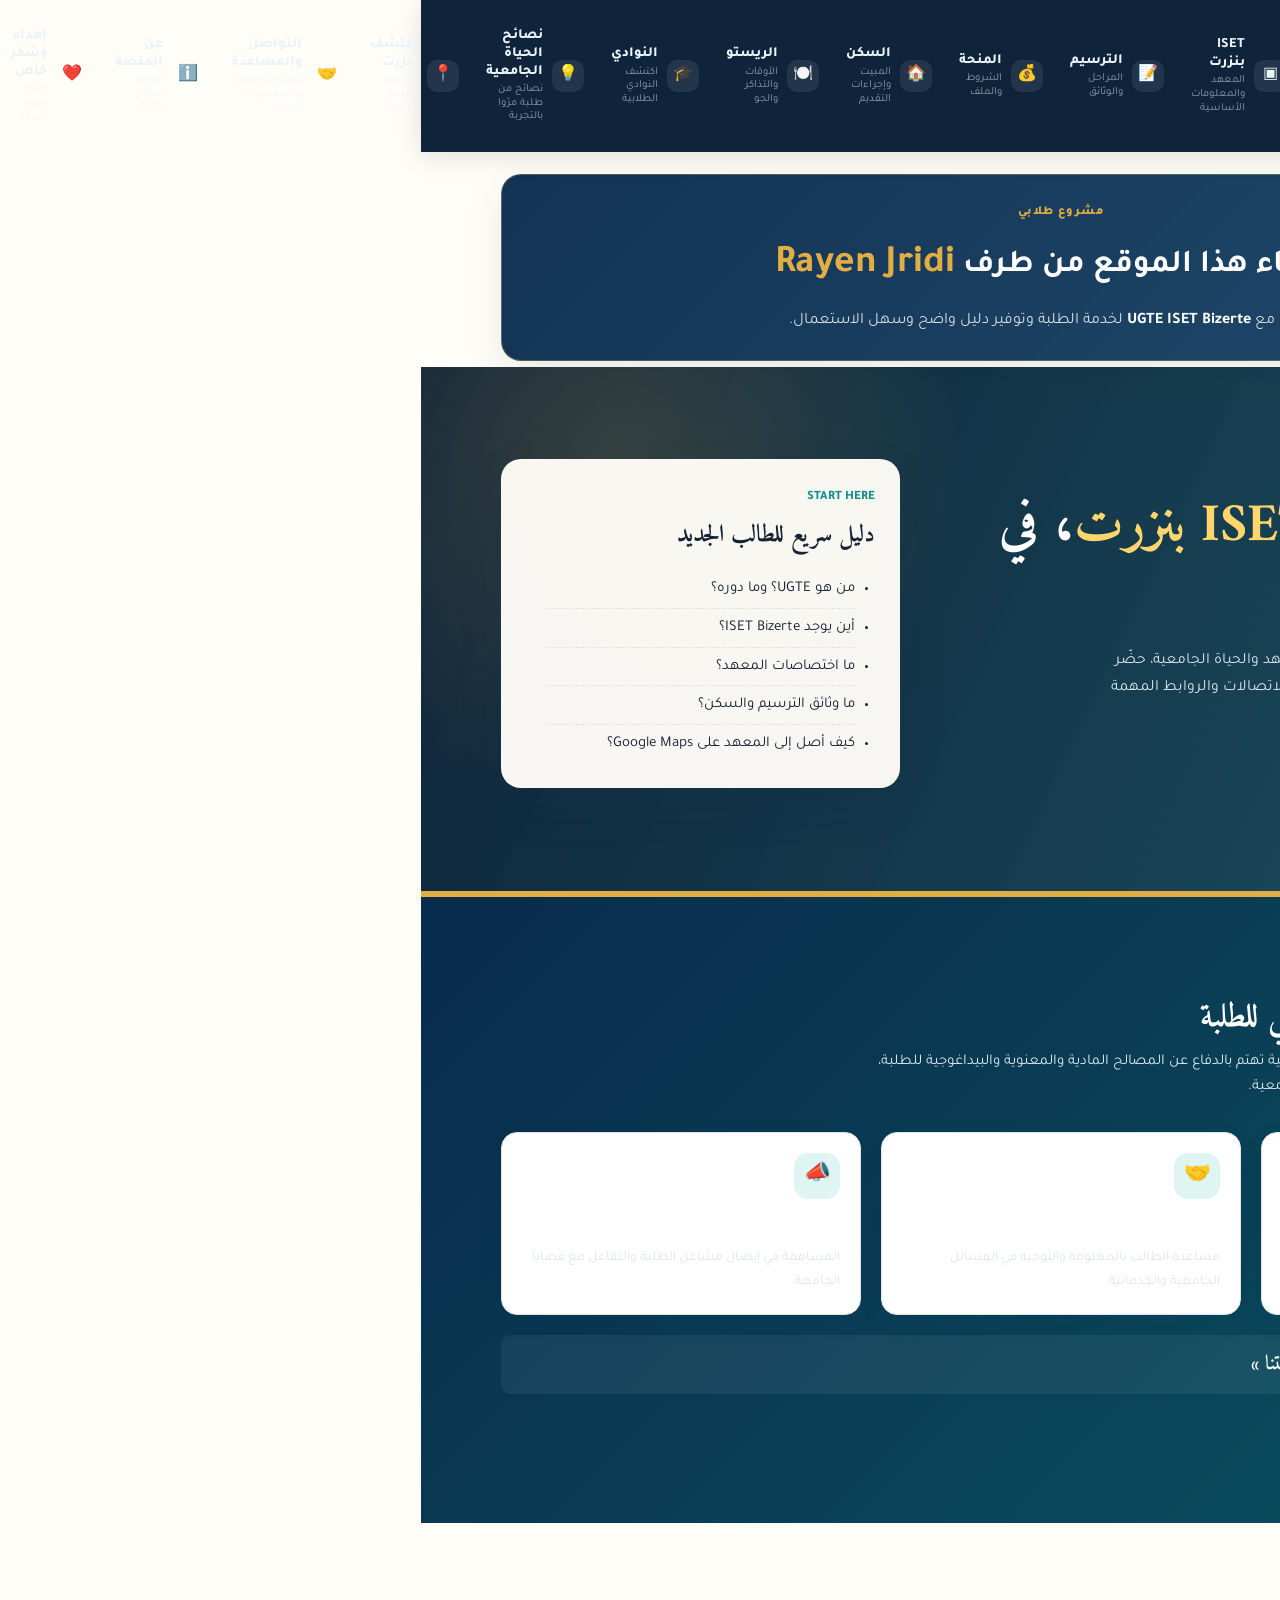
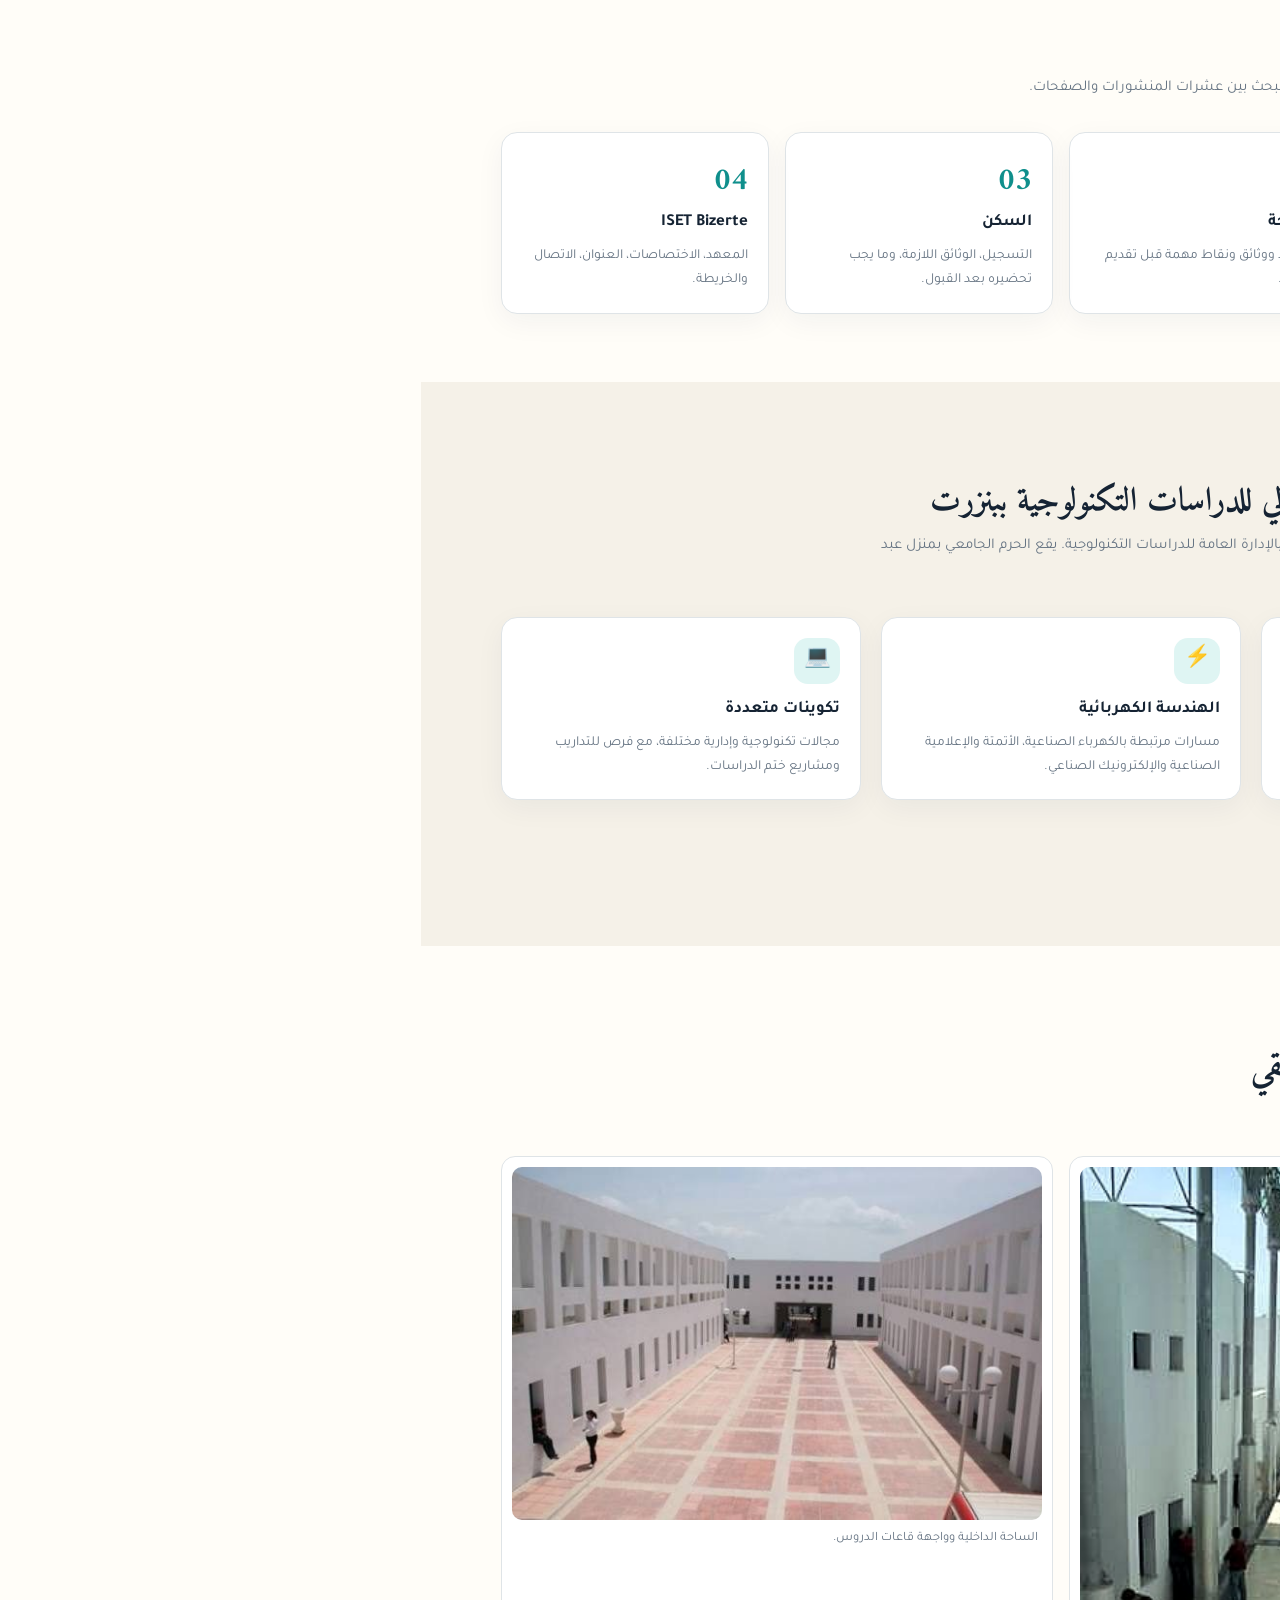
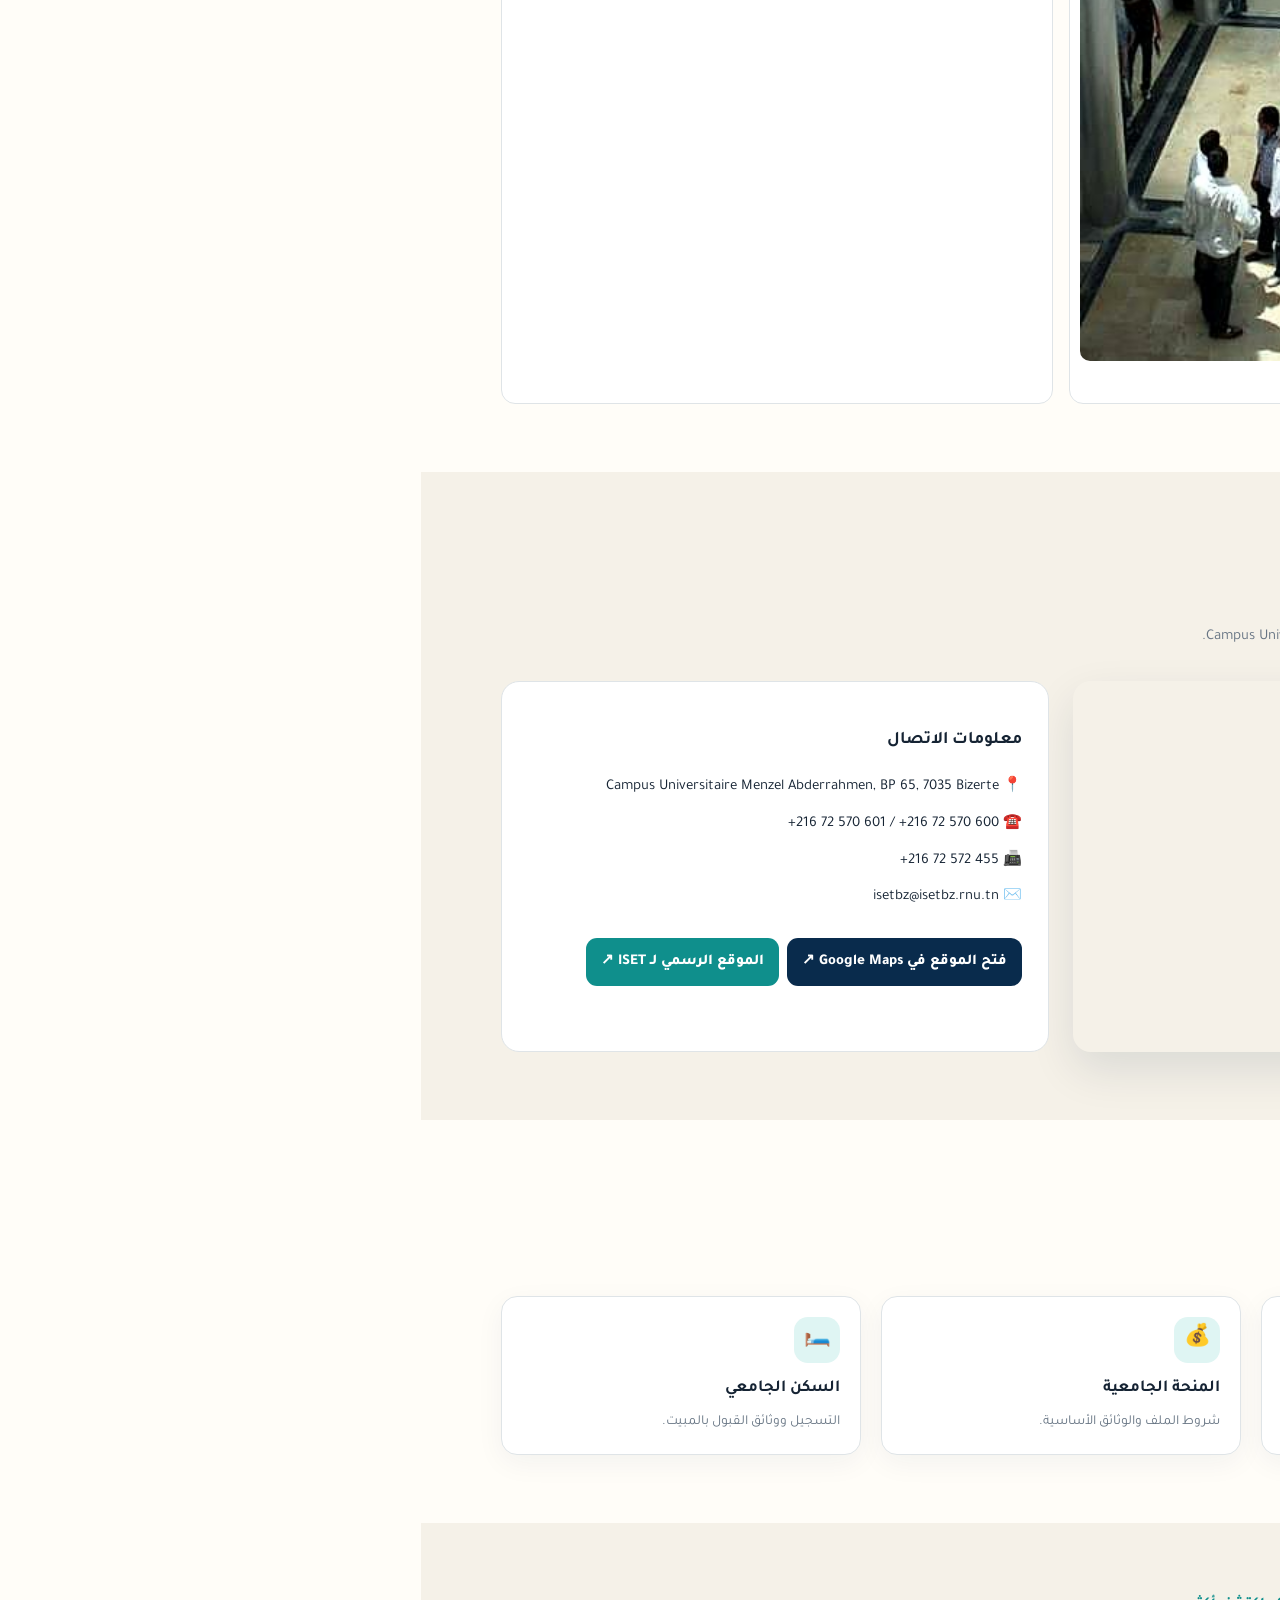
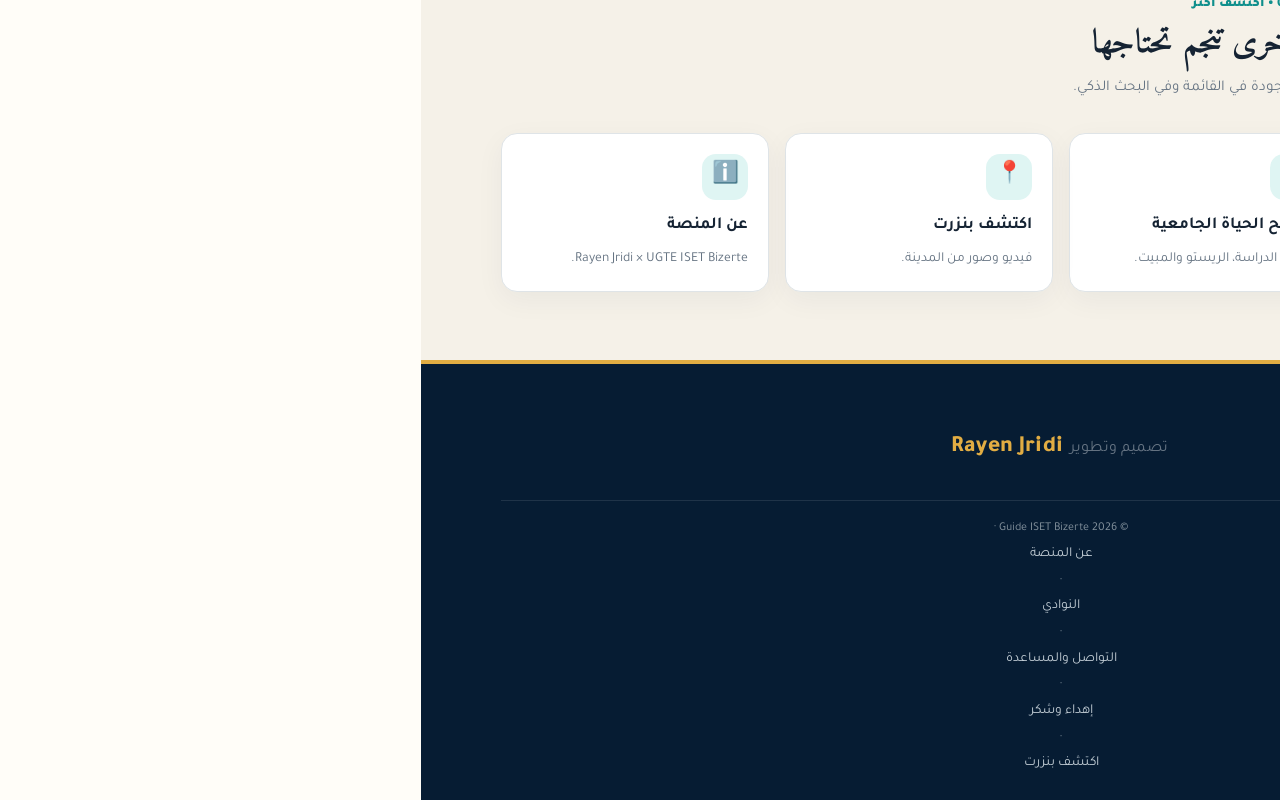
==== commit 8a16d193: "Add files via upload" ====
--- a/index.html
+++ b/index.html
@@ -12,6 +12,7 @@
 <li><a data-page="bizerte" href="bizerte.html"><span class="nav-icon">📍</span><span class="nav-copy"><b>اكتشف بنزرت</b><small>المدينة، الفيديو والصور</small></span><span class="nav-arrow">›</span></a></li>
 <li><a data-page="contacts" href="contacts.html"><span class="nav-icon">🤝</span><span class="nav-copy"><b>التواصل والمساعدة</b><small>دليغو الأقسام واستفسارات الطلبة</small></span><span class="nav-arrow">›</span></a></li>
 <li><a data-page="about" href="about.html"><span class="nav-icon">ℹ️</span><span class="nav-copy"><b>عن المنصة</b><small>Rayen Jridi × UGTE</small></span><span class="nav-arrow">›</span></a></li>
+<li><a data-page="dedication" href="dedication.html"><span class="nav-icon">❤️</span><span class="nav-copy"><b>إهداء وشكر خاص</b><small>كلمة تقدير وشكر</small></span><span class="nav-arrow">›</span></a></li>
 </ul><div class="nav-footer"><span>العربية</span><span>☀️ / 🌙</span></div></nav><div class="nav-backdrop" data-nav-close=""></div></div></header>
 <div aria-hidden="true" class="search-overlay" id="site-search"><div class="search-backdrop" data-search-close=""></div><section aria-labelledby="search-title" aria-modal="true" class="search-panel" role="dialog"><div class="search-top"><div><span class="search-kicker">UGTE ISET Bizerte</span><h2 data-search-title="" id="search-title">البحث في الدليل</h2></div><button aria-label="إغلاق" class="search-close" data-search-close="" type="button">×</button></div><div class="search-input-wrap"><span>⌕</span><input autocomplete="off" id="site-search-input" placeholder="ابحث عن الترسيم، النوادي، بنزرت، Rayen Jridi..." type="search"/><kbd>ESC</kbd></div><div class="search-hints" id="search-hints"><button data-query="الترسيم" type="button">📝 الترسيم</button><button data-query="المنحة" type="button">💰 المنحة</button><button data-query="الريستو" type="button">🍽️ الريستو</button><button data-query="النوادي" type="button">🎓 النوادي</button><button data-query="بنزرت" type="button">📍 بنزرت</button><button data-query="Rayen Jridi" type="button">👤 Rayen Jridi</button><button data-query="UGTE" type="button">🤝 UGTE</button></div><div aria-live="polite" class="search-results" id="search-results"></div></section></div>
 
--- a/assets/css/style.css
+++ b/assets/css/style.css
@@ -174,3 +174,7 @@
 .social-icon{width:42px;height:42px;border-radius:13px;display:grid;place-items:center;flex:none;background:#18334a;color:#fff;box-shadow:0 6px 15px rgba(9,43,76,.12)}.social-icon .brand-svg{width:22px;height:22px;display:block;fill:none;stroke:currentColor;stroke-width:1.8;stroke-linecap:round;stroke-linejoin:round}.social-icon .brand-dot{fill:currentColor;stroke:none}.social-facebook{font:900 1.15rem/1 Arial,sans-serif}.social-gmail{font-size:1.05rem}.social-instagram{background:linear-gradient(135deg,#7b2cbf,#d62976,#f9c74f)}.social-whatsapp{background:#1fae60}.social-link{min-height:62px}.social-link:hover .social-icon{transform:translateY(-1px) scale(1.03)}
 html[data-theme="dark"] .delegate-card,html[data-theme="dark"] .contact-note{background:#101d2b;border-color:#26394a}.delegate-card, .contact-note{color:var(--ink)}html[data-theme="dark"] .delegate-dept{background:#0b1724}.delegate-mail{color:inherit}html[data-theme="dark"] .delegate-mail{background:#0c1825;border-color:#2a4053}.delegate-mail b{color:inherit}
 @media(max-width:760px){.delegate-grid{grid-template-columns:1fr;gap:14px}.delegate-card{padding:18px}.contact-note{padding:18px}.delegate-mail b{font-size:.76rem}}
+
+/* ===== Dedication page v17 ===== */
+.dedication-hero{text-align:center;overflow:hidden}.dedication-hero .breadcrumb{text-align:right}.dedication-mark{width:82px;height:82px;margin:8px auto 18px;border-radius:26px;display:grid;place-items:center;font-size:42px;background:rgba(255,255,255,.72);border:1px solid rgba(0,0,0,.07);box-shadow:0 18px 45px rgba(0,0,0,.08)}
+.dedication-card{position:relative;overflow:hidden;max-width:880px;margin:0 auto;padding:clamp(28px,5vw,56px);border-radius:30px;background:linear-gradient(145deg,rgba(255,255,255,.98),rgba(248,249,252,.95));border:1px solid rgba(0,0,0,.07);box-shadow:0 24px 70px rgba(0,0,0,.10);text-align:center}.dedication-card .kicker{position:relative}.dedication-card h2{position:relative;font-size:clamp(28px,4vw,42px);margin:10px 0 24px}.dedication-card p{position:relative;max-width:720px;margin:0 auto 20px;font-size:clamp(16px,2vw,19px);line-height:2}.dedication-glow{position:absolute;width:300px;height:300px;border-radius:50%;background:rgba(255,80,110,.09);filter:blur(12px);top:-150px;left:-100px}.dedication-divider{position:relative;margin:25px auto;color:#d54a68;font-size:24px}.dedication-final{position:relative;margin:28px auto 22px;padding:18px 20px;border-radius:18px;background:rgba(0,0,0,.035);font-weight:800;font-size:clamp(17px,2.2vw,21px)}.dedication-mentions{position:relative;display:flex;justify-content:center;gap:12px;flex-wrap:wrap;margin-top:20px}.dedication-mentions span{padding:10px 16px;border-radius:999px;background:rgba(0,0,0,.045);font-weight:700}.dark .dedication-mark,.dark .dedication-card{background:linear-gradient(145deg,rgba(25,27,34,.98),rgba(18,20,26,.96));border-color:rgba(255,255,255,.08);box-shadow:0 24px 70px rgba(0,0,0,.28)}.dark .dedication-final,.dark .dedication-mentions span{background:rgba(255,255,255,.06)}
